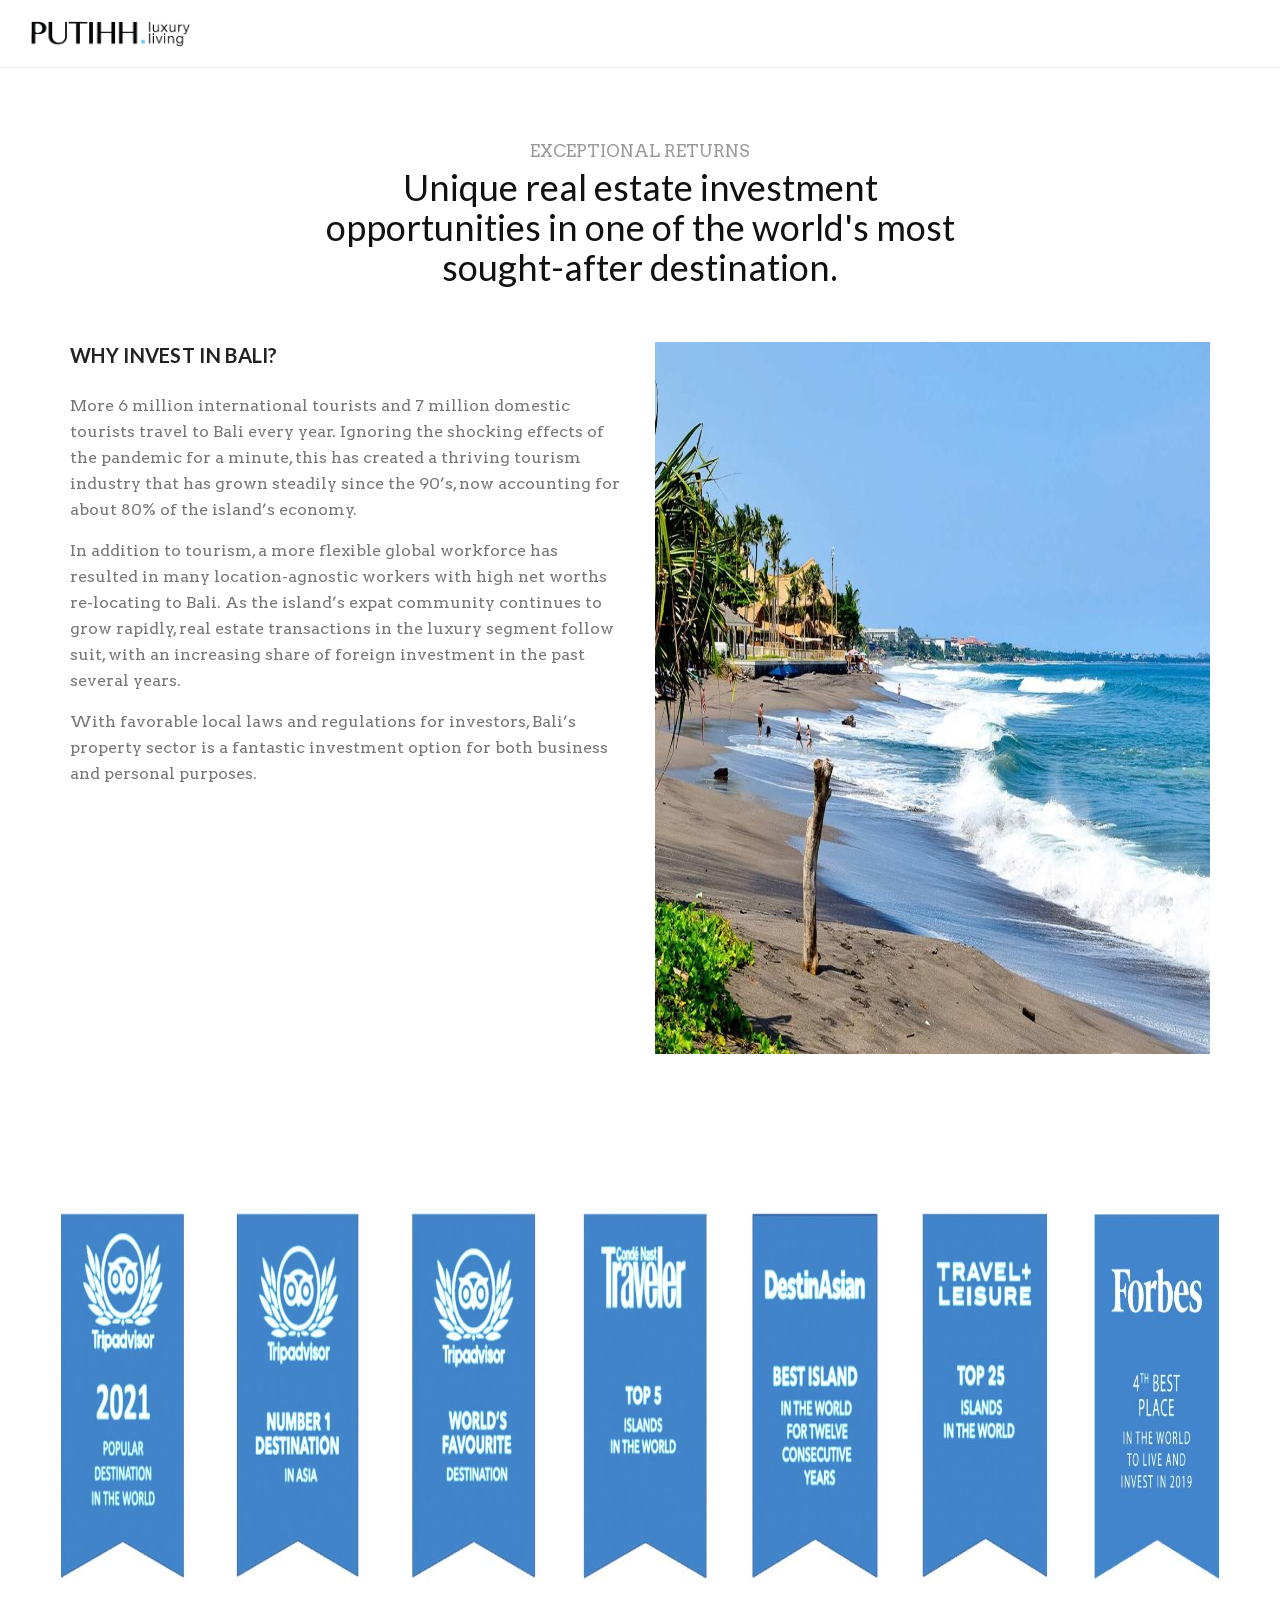
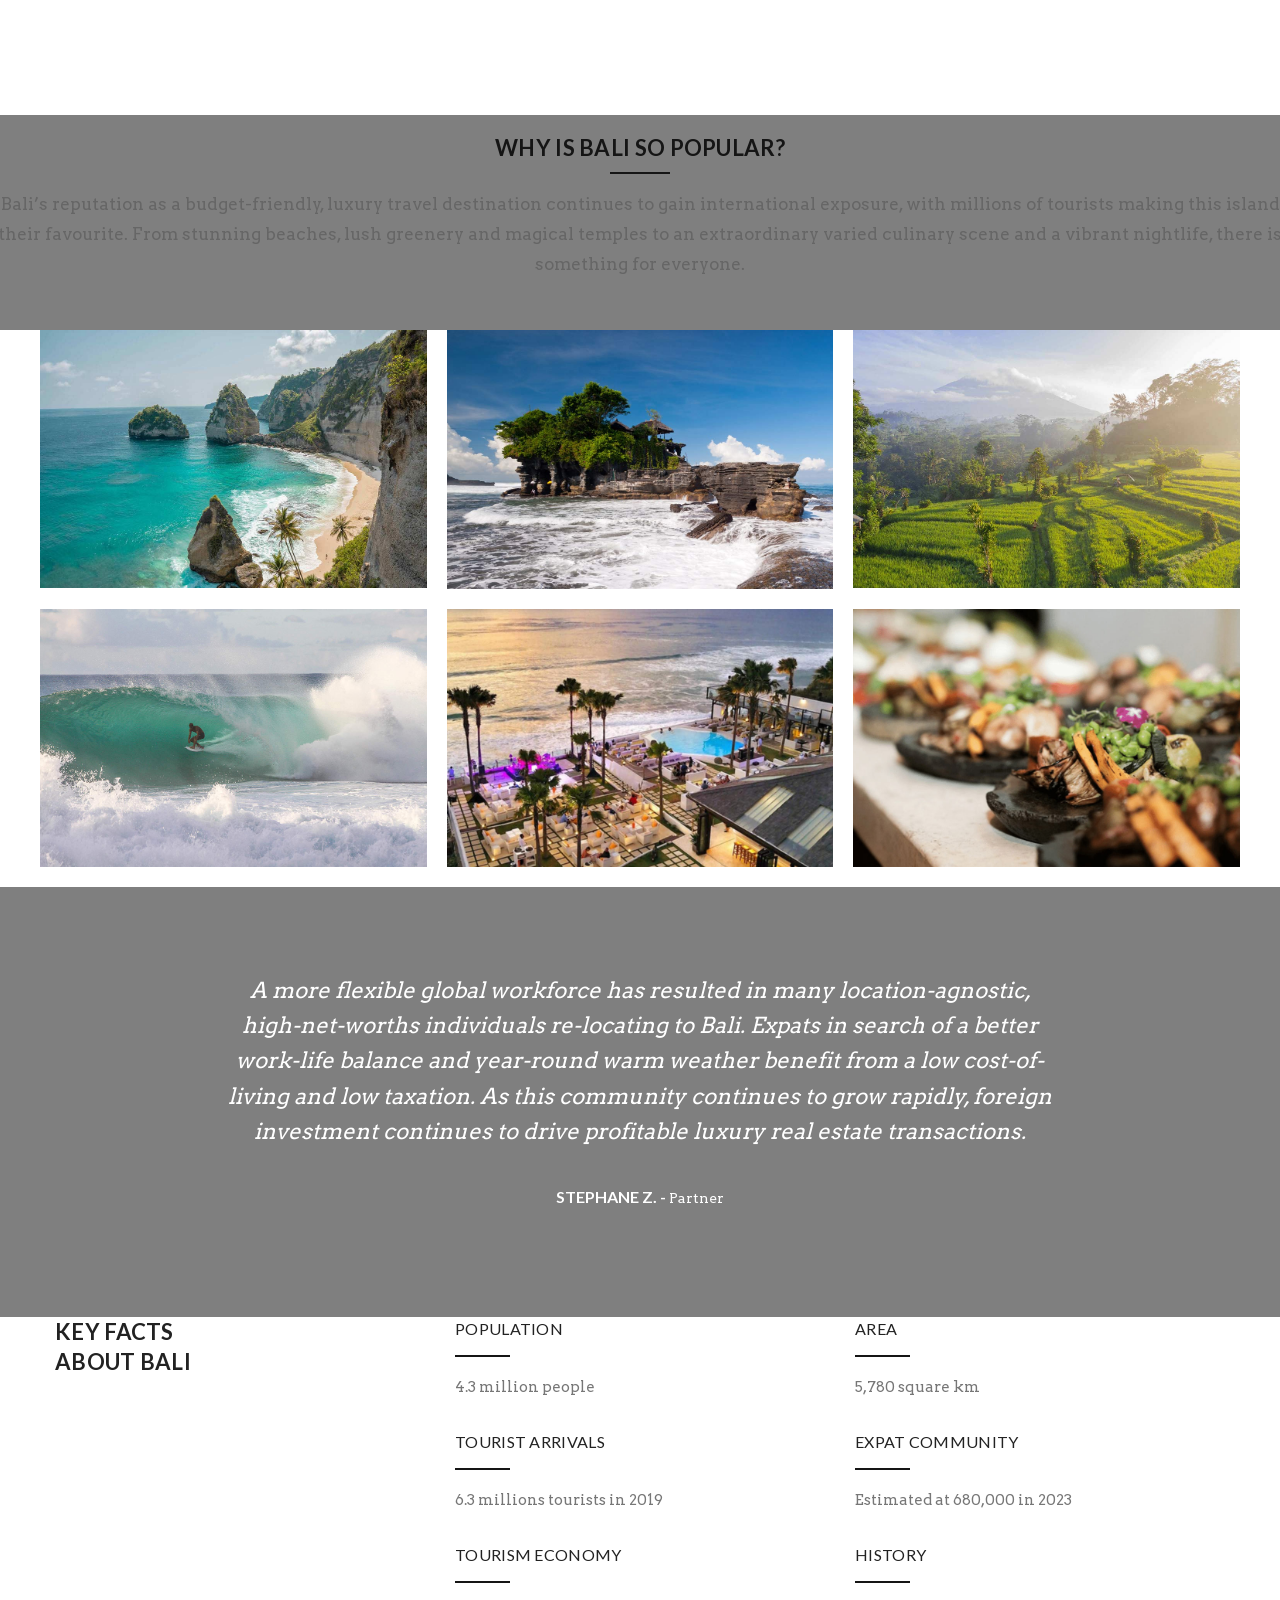
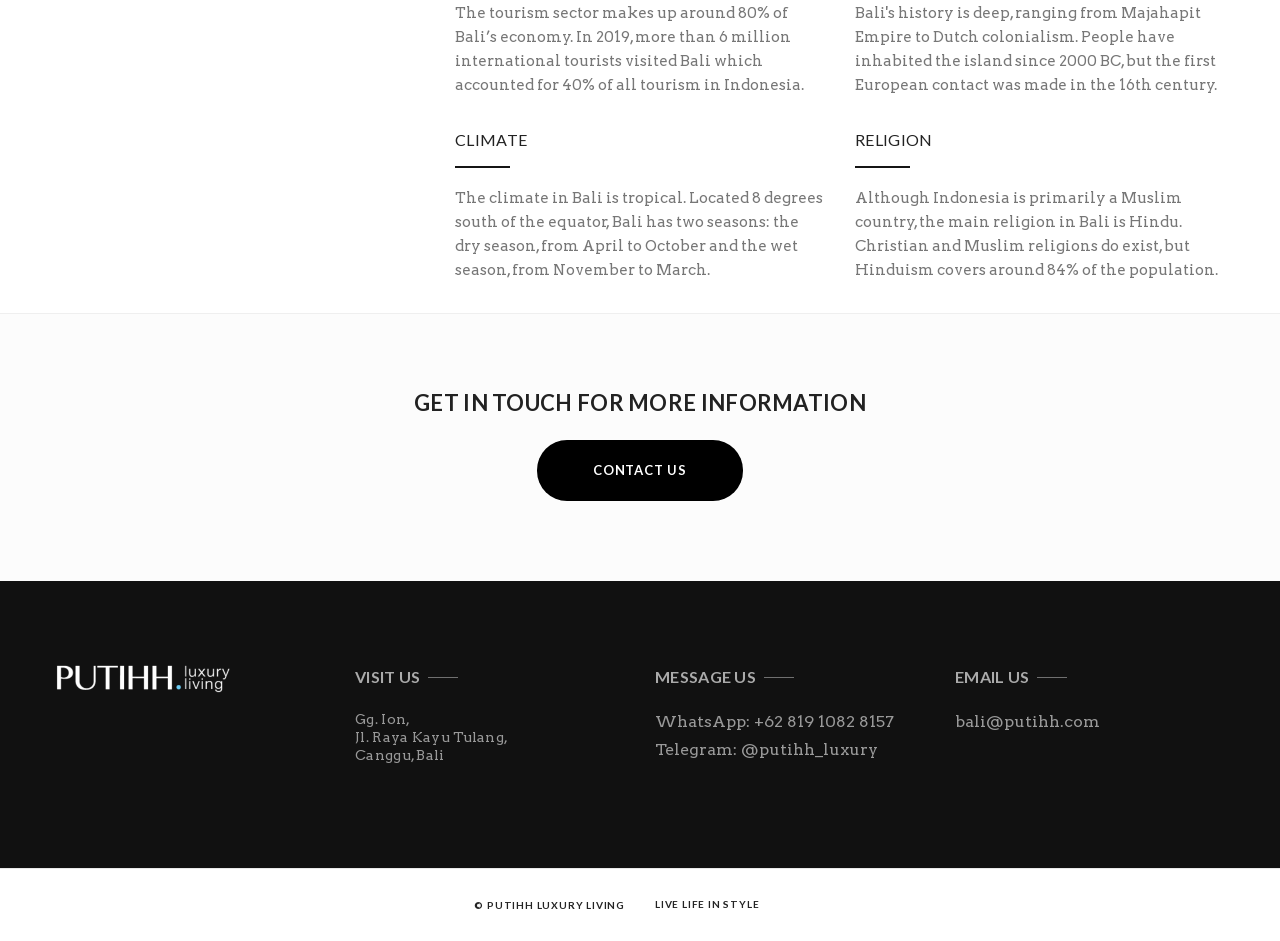
==== invest/index.html @ 8ba3fc82 "Static site for putihh.com" ====
<!DOCTYPE html>
<html lang="en-US">
<head>
  <meta charset="UTF-8">
  <meta name="viewport" content="width=device-width, initial-scale=1, maximum-scale=1">
  <title>Invest in Bali – Putihh Luxury Living</title>
  <meta name="description" content="Unique real estate investment opportunities in one of the world's most sought-after destinations.">
  <link rel="canonical" href="https://putihh.com/invest/">
  <meta property="og:title" content="Invest in Bali – Putihh Luxury Living">
  <meta property="og:description" content="Unique real estate investment opportunities in one of the world's most sought-after destinations.">
  <meta property="og:url" content="https://putihh.com/invest/">
  <meta property="og:type" content="website">
  <link rel="icon" href="../assets/img/logomark_W.png">
  <link rel="stylesheet" href="../assets/css/fonts.css">
  <link rel="stylesheet" href="../assets/css/bootstrap.min.css">
  <link rel="stylesheet" href="../assets/css/font-awesome.min.css">
  <link rel="stylesheet" href="../assets/css/vendor-swiper-11.2.6.min.css">
  <link rel="stylesheet" href="../assets/css/vendor-owl.carousel-2.3.4.min.css">
  <link rel="stylesheet" href="../assets/css/vendor-owl.theme.default-2.3.4.min.css">
  <link rel="stylesheet" href="../assets/css/magnific-popup.css">
  <link rel="stylesheet" href="../assets/css/js_composer.min.css">
  <link rel="stylesheet" href="../assets/css/brixey-base.css">
  <link rel="stylesheet" href="../assets/css/brixey-styles.css">
  <link rel="stylesheet" href="../assets/css/brixey-responsive.css">
  <link rel="stylesheet" href="../assets/css/base.css">
</head>
<body>
<div class="brxy-main-wrap menu-style-two dhav-transparent-header">
  <header class="brxy-header brxy-sticky-class">
    <div class="header-wrap">
      <div class="brxy-logo" style="padding-top:20px;padding-bottom:20px;">
        <a href="../index.html">
          <img src="../assets/img/putihhLL_logo_B.png" width="160" alt="Putihh Luxury Living" class="retina-logo black-logo">
          <img src="../assets/img/putihhLL_logo_B.png" width="160" alt="Putihh Luxury Living" class="retina-logo white-logo">
          <img src="../assets/img/putihhLL_logo_B.png" alt="Putihh Luxury Living" class="default-logo black-logo" width="160">
          <img src="../assets/img/putihhLL_logo_B.png" alt="Putihh Luxury Living" class="default-logo white-logo" width="160">
        </a>
      </div>
      <div class="header-right"><a href="javascript:void(0);" class="brxy-toggle"><span class="toggle-separator"></span></a></div>
    </div>
  </header>

  <div class="container-fluid extra-width">
    <div class="row">
      <div class="brxy-title-area padding-custom" style="padding-top:70px;padding-bottom:50px;">
        <div class="brxy-info-title">
          <div class="info-sub-title">EXCEPTIONAL RETURNS</div>
          <div class="info-title">Unique real estate investment opportunities in one of the world's most sought-after destination.</div>
        </div>
      </div>

      <div class="wpb-content-wrapper">
        <div class="vc_row container brxy-itroduction">
          <div class="wpb_column vc_col-sm-6">
            <div class="brxy-title brxy-title-1">WHY INVEST IN BALI?</div>
            <p>More 6 million international tourists and 7 million domestic tourists travel to Bali every year. Ignoring the shocking effects of the pandemic for a minute, this has created a thriving tourism industry that has grown steadily since the 90’s, now accounting for about 80% of the island’s economy.</p>
            <p>In addition to tourism, a more flexible global workforce has resulted in many location-agnostic workers with high net worths re-locating to Bali. As the island’s expat community continues to grow rapidly, real estate transactions in the luxury segment follow suit, with an increasing share of foreign investment in the past several years.</p>
            <p>With favorable local laws and regulations for investors, Bali’s property sector is a fantastic investment option for both business and personal purposes.</p>
          </div>
          <div class="wpb_column vc_col-sm-6">
            <figure class="vc_figure"><div class="vc_single_image-wrapper vc_box_border_grey"><img decoding="async" width="1024" height="712" src="../assets/img/berawa-beach-lr-1024x712.jpg" alt="Berawa beach"></div></figure>
          </div>
        </div>

        <div class="vc_row brxy-overlay" data-vc-parallax="0.2">
          <figure class="vc_figure"><div class="vc_single_image-wrapper vc_box_border_grey"><img decoding="async" width="2560" height="645" src="../assets/img/awards-bali-scaled-1.jpg" alt=""></div></figure>
          <div class="brxy-title-wrap">
            <div class="section-title">Why is Bali So Popular?</div>
            <div class="section-sub-title">Bali’s reputation as a budget-friendly, luxury travel destination continues to gain international exposure, with millions of tourists making this island their favourite. From stunning beaches, lush greenery and magical temples to an extraordinary varied culinary scene and a vibrant nightlife, there is something for everyone.</div>
          </div>
        </div>

        <div class="vc_row container">
          <div class="project-galleries brxy-popup row">
            <div class="brxy-masonry masonry-item-3 spacer3">
              <div class="masonry-item"><div class="gallery-item"><a href="../assets/img/beach-1-lr.jpg" class="gallery-wrap"><span class="gallery-label"><span class="copyright">&copy;</span> stunning beaches</span><img decoding="async" src="../assets/img/beach-1-lr.jpg" alt=""></a></div></div>
              <div class="masonry-item"><div class="gallery-item"><a href="../assets/img/tanah-lot-lr.jpg" class="gallery-wrap"><span class="gallery-label"><span class="copyright">&copy;</span> cultural and historical sites</span><img decoding="async" src="../assets/img/tanah-lot-lr.jpg" alt=""></a></div></div>
              <div class="masonry-item"><div class="gallery-item"><a href="../assets/img/landscape-lr.jpg" class="gallery-wrap"><span class="gallery-label"><span class="copyright">&copy;</span> stunning scenery</span><img decoding="async" src="../assets/img/landscape-lr.jpg" alt=""></a></div></div>
            </div>
          </div>
          <div class="project-galleries brxy-popup row">
            <div class="brxy-masonry masonry-item-3 spacer3">
              <div class="masonry-item"><div class="gallery-item"><a href="../assets/img/surf-lr.jpg" class="gallery-wrap"><span class="gallery-label"><span class="copyright">&copy;</span> surfer’s paradise</span><img decoding="async" src="../assets/img/surf-lr.jpg" alt=""></a></div></div>
              <div class="masonry-item"><div class="gallery-item"><a href="../assets/img/beach-clubs-bali-lr.jpg" class="gallery-wrap"><span class="gallery-label"><span class="copyright">&copy;</span> world class beach clubs</span><img decoding="async" src="../assets/img/beach-clubs-bali-lr.jpg" alt=""></a></div></div>
              <div class="masonry-item"><div class="gallery-item"><a href="../assets/img/food-lr.jpg" class="gallery-wrap"><span class="gallery-label"><span class="copyright">&copy;</span> culinary variety</span><img decoding="async" src="../assets/img/food-lr.jpg" alt=""></a></div></div>
            </div>
          </div>
        </div>

        <div class="vc_row brxy-overlay" data-vc-parallax="2" data-vc-parallax-image="../assets/img/berawa-beach-lr.jpg">
          <div class="brxy-overlay-pattern" style="background-color:rgba(0,0,0,0.52);"></div>
          <div class="brxy-testimonial">
            <div class="container"><div class="brxy-container">
              <div class="brxy-carousel" data-loop="false" data-items="1" data-margin="0" data-nav="true">
                <div class="item">
                  <p style="line-height:1.6;"><em>A more flexible global workforce has resulted in many location-agnostic, high-net-worths individuals re-locating to Bali. Expats in search of a better work-life balance and year-round warm weather benefit from a low cost-of-living and low taxation. As this community continues to grow rapidly, foreign investment continues to drive profitable luxury real estate transactions.</em></p>
                  <h6><span class="client-name">Stephane Z.</span><span class="client-designation">Partner</span></h6>
                </div>
              </div>
            </div></div>
          </div>
        </div>

        <div class="vc_row">
          <div class="brxy-awards">
            <div class="container"><div class="row">
              <div class="col-md-4 col-sm-12"><div class="brxy-title-1">KEY FACTS<br>ABOUT BALI</div></div>
              <div class="col-md-8 col-sm-12"><div class="award-item active">
                <div class="row">
                  <div class="col-md-6 col-sm-6 col-xs-12"><div class="award-info"><div class="award-year">POPULATION</div><p>4.3 million people</p></div></div>
                  <div class="col-md-6 col-sm-6 col-xs-12"><div class="award-info"><div class="award-year">AREA</div><p>5,780 square km</p></div></div>
                </div></div>
                <div class="award-item active"><div class="row">
                  <div class="col-md-6 col-sm-6 col-xs-12"><div class="award-info"><div class="award-year">TOURIST ARRIVALS</div><p>6.3 millions tourists in 2019</p></div></div>
                  <div class="col-md-6 col-sm-6 col-xs-12"><div class="award-info"><div class="award-year">EXPAT COMMUNITY</div><p>Estimated at 680,000 in 2023</p></div></div>
                </div></div>
                <div class="award-item active"><div class="row">
                  <div class="col-md-6 col-sm-6 col-xs-12"><div class="award-info"><div class="award-year">TOURISM ECONOMY</div><p>The tourism sector makes up around 80% of Bali’s economy. In 2019, more than 6 million international tourists visited Bali which accounted for 40% of all tourism in Indonesia.</p></div></div>
                  <div class="col-md-6 col-sm-6 col-xs-12"><div class="award-info"><div class="award-year">HISTORY</div><p>Bali's history is deep, ranging from Majahapit Empire to Dutch colonialism. People have inhabited the island since 2000 BC, but the first European contact was made in the 16th century.</p></div></div>
                </div></div>
                <div class="award-item active"><div class="row">
                  <div class="col-md-6 col-sm-6 col-xs-12"><div class="award-info"><div class="award-year">CLIMATE</div><p>The climate in Bali is tropical. Located 8 degrees south of the equator, Bali has two seasons: the dry season, from April to October and the wet season, from November to March.</p></div></div>
                  <div class="col-md-6 col-sm-6 col-xs-12"><div class="award-info"><div class="award-year">RELIGION</div><p>Although Indonesia is primarily a Muslim country, the main religion in Bali is Hindu. Christian and Muslim religions do exist, but Hinduism covers around 84% of the population.</p></div></div>
                </div></div>
              </div>
            </div></div>
          </div>
        </div>

        <div class="vc_row">
          <div class="brxy-request-quote">
            <div class="container">
              <div class="brxy-cta-cnt"><h3 class="brxy-title request-quote-title">GET IN TOUCH FOR MORE INFORMATION</h3></div>
              <div class="clearfix"><a class="brxy-btn brxy-btn-large" href="mailto:bali@putihh.com">Contact us</a></div>
            </div>
          </div>
        </div>
      </div>
    </div>
  </div>
<style id="brixey-inline-style">.brxy-testimonial p,.brxy-testimonial{color:#ffffff;}</style>
  <footer class="brxy-footer">
    <div class="container footer-widget-area">
      <div class="row">
        <div class="col-md-3 col-sm-3"><div class="column-wrap widget_text">
          <div class="textwidget"><img class="alignleft" src="../assets/img/putihhLL_logo_W-300x48.png" alt="Putihh Luxury Living" width="175" height="28"></div>
        </div></div>
        <div class="col-md-3 col-sm-3"><div class="column-wrap widget_text">
          <div class="brxy-column-title"><span class="column-title">VISIT US</span></div>
          <div class="textwidget"><p>Gg. Ion,<br>
Jl. Raya Kayu Tulang,<br>
Canggu, Bali</p></div>
        </div></div>
        <div class="col-md-3 col-sm-3"><div class="column-wrap widget_text">
          <div class="brxy-column-title"><span class="column-title">MESSAGE US</span></div>
          <div class="textwidget">
            <div class="clearfix"><a href="https://wa.me/6281910828157" target="_blank" rel="noopener">WhatsApp: +62 819 1082 8157</a></div>
            <div class="clearfix"><a href="https://telegram.me/putihh_luxury/" target="_blank" rel="noopener">Telegram: @putihh_luxury</a></div>
          </div>
        </div></div>
        <div class="col-md-3 col-sm-3"><div class="column-wrap widget_text">
          <div class="brxy-column-title"><span class="column-title">EMAIL US</span></div>
          <div class="textwidget"><div class="clearfix"><a href="mailto:bali@putihh.com" target="_blank" rel="noopener">bali@putihh.com</a></div></div>
        </div></div>
      </div>
    </div>
  </footer>
  <div class="brxy-secondary-footer">
    <div class="secondary-footer-wrap contained">
      <div class="container">
        <div class="row">
          <div class="col-sm-6 pull-right text-right"><div class="brxy-copyright">© PUTIHH LUXURY LIVING</div></div>
          <div class="col-sm-6 text-left">Live life in style</div>
        </div>
      </div>
    </div>
  </div>
</div>
<div class="brxy-back-top"><a href="#0"><i class="fa fa-angle-up" aria-hidden="true"></i></a></div>
<script src="../assets/js/vendor/jquery-3.7.1.min.js"></script>
<script src="../assets/js/jquery-noconflict.js"></script>
<script src="../assets/js/vendor/swiper-11.2.6.min.js"></script>
<script src="../assets/js/vendor/owl.carousel-2.3.4.min.js"></script>
<script src="../assets/js/vendor/jquery.magnific-popup-1.1.0.min.js"></script>
<script src="../assets/js/vendor/imagesloaded.pkgd-5.0.0.min.js"></script>
<script src="../assets/js/vendor/isotope.pkgd-3.0.6.min.js"></script>
<script src="../assets/js/site.js"></script>
</body>
</html>
---- assets/css/fonts.css ----
/* Self-hosted webfonts (latin subset only — the only range the captured
   pages use). No fonts.googleapis.com / fonts.gstatic.com request. */
@font-face {
  font-family: "Lato";
  font-style: normal;
  font-weight: 400;
  font-display: swap;
  src: url("../fonts/woff2/lato-v25-latin-400.woff2") format("woff2");
  unicode-range: U+0000-00FF, U+0131, U+0152-0153, U+02BB-02BC, U+02C6,
    U+02DA, U+02DC, U+0304, U+0308, U+0329, U+2000-206F, U+20AC, U+2122,
    U+2191, U+2193, U+2212, U+2215, U+FEFF, U+FFFD;
}
@font-face {
  font-family: "Lato";
  font-style: normal;
  font-weight: 700;
  font-display: swap;
  src: url("../fonts/woff2/lato-v25-latin-700.woff2") format("woff2");
  unicode-range: U+0000-00FF, U+0131, U+0152-0153, U+02BB-02BC, U+02C6,
    U+02DA, U+02DC, U+0304, U+0308, U+0329, U+2000-206F, U+20AC, U+2122,
    U+2191, U+2193, U+2212, U+2215, U+FEFF, U+FFFD;
}
@font-face {
  font-family: "Arvo";
  font-style: normal;
  font-weight: 400;
  font-display: swap;
  src: url("../fonts/woff2/arvo-v23-latin-400.woff2") format("woff2");
  unicode-range: U+0000-00FF, U+0131, U+0152-0153, U+02BB-02BC, U+02C6,
    U+02DA, U+02DC, U+0304, U+0308, U+0329, U+2000-206F, U+20AC, U+2122,
    U+2191, U+2193, U+2212, U+2215, U+FEFF, U+FFFD;
}
@font-face {
  font-family: "Arvo";
  font-style: normal;
  font-weight: 700;
  font-display: swap;
  src: url("../fonts/woff2/arvo-v23-latin-700.woff2") format("woff2");
  unicode-range: U+0000-00FF, U+0131, U+0152-0153, U+02BB-02BC, U+02C6,
    U+02DA, U+02DC, U+0304, U+0308, U+0329, U+2000-206F, U+20AC, U+2122,
    U+2191, U+2193, U+2212, U+2215, U+FEFF, U+FFFD;
}
---- assets/css/brixey-base.css ----
/*
Theme Name: Brixey
Theme URI: https://victorthemes.com/wp-themes/brixey
Author: VictorThemes
Author URI: https://victorthemes.com/
Description: Brixey architecture theme perfectly comes with large set of carefully chosen and pixely crafted page layouts with many practical elements and features let you create and manage your website effortlessly and gives revolutionary feel for your site.
Version: 1.9.4
License: GNU General Public License v2 or later
License URI: http://www.gnu.org/licenses/gpl-2.0.html
Text Domain: brixey
Tags: one-column, two-columns, left-sidebar, right-sidebar, custom-menu, featured-images, post-formats, theme-options, translation-ready
*/

/*--------------------------------------------------------------
# Alignments
--------------------------------------------------------------*/
.alignleft {display: inline;float: left;margin-right: 1.5em;}
.alignright {display: inline;float: right;margin-left: 1.5em;}
.aligncenter {clear: both;display: block;margin-left: auto;margin-right: auto;}

/*--------------------------------------------------------------
# Clearings
--------------------------------------------------------------*/
.clear:before,
.clear:after,
.entry-content:before,
.entry-content:after,
.comment-content:before,
.comment-content:after,
.site-header:before,
.site-header:after,
.site-content:before,
.site-content:after,
.site-footer:before,
.site-footer:after {
	content: "";
	display: table;
	table-layout: fixed;
}
.clear:after,
.entry-content:after,
.comment-content:after,
.site-header:after,
.site-content:after,
.site-footer:after {clear: both;}

/* Make sure embeds and iframes fit their containers. */
embed,
iframe,
object {max-width: 100%;}

/* By Authot Post */
.bypostauthor {}

/*--------------------------------------------------------------
## Captions
--------------------------------------------------------------*/
.wp-caption {margin-bottom: 1.5em;max-width: 100%;}
.wp-caption img[class*="wp-image-"] {display: block;margin-left: auto;margin-right: auto;}
.wp-caption .wp-caption-text {margin: 0.8075em 0;}
.wp-caption-text {text-align: center;}

/*--------------------------------------------------------------
## Galleries
--------------------------------------------------------------*/
.gallery {margin-bottom: 1.5em;}
.gallery-item {display: inline-block;text-align: center;vertical-align: top;width: 100%;}
.brxy-blog-detail .gallery-item img {width: auto;}
.gallery-columns-2 .gallery-item {max-width: 50%; padding: 8px;}
.gallery-columns-2 .gallery-item:nth-child(1) {padding-left: 0px;}
.gallery-columns-2 .gallery-item:nth-child(2) {padding-right: 0px;}
.gallery-columns-3 .gallery-item {max-width: 33.33%;}
.gallery-columns-4 .gallery-item {max-width: 25%;}
.gallery-columns-5 .gallery-item {max-width: 20%;}
.gallery-columns-6 .gallery-item {max-width: 16.66%;}
.gallery-columns-7 .gallery-item {max-width: 14.28%;}
.gallery-columns-8 .gallery-item {max-width: 12.5%;}
.gallery-columns-9 .gallery-item {max-width: 11.11%;}
.gallery-caption {display: block;}
.gallery-columns-5 .gallery-caption,
.gallery-columns-6 .gallery-caption,
.gallery-columns-7 .gallery-caption,
.gallery-columns-8 .gallery-caption,
.gallery-columns-9 .gallery-caption {display: none;}
---- assets/css/brixey-styles.css ----
/*
 * Main Stylesheet.
 * Author & Copyright: VictorThemes
 * URL: https://victorthemes.com
 */

/* [Table Of Contents]
    -----------------
  1. Common Classes
  2. Elements
  3. Reset
  4. Main Wrap
      -- Header
      -- Menu
      -- Full Wrap
      -- Static Bg
  5. Pages
      --Home Slider Info
        -- About
        -- Status
        -- Projects
        -- Hover
        -- Testmonial
        -- Team
        -- Promo
      --About
        -- Quote
        -- Awards
        -- Request Quote
      --About Me
      --Services
      --Service And Cost
      --Blog
      --Blog Single
      --Contact
      --Get A Quote
      --404 Error
  6. Single Projects
      --Projects Grid
      --Projects Grid With Caption
      --Projects Masonry
      --Projects Wide With Gutter
      --Projects Wide
      --Single Curousel Fullscreen
      --Single Contained Gallery
      --Single Grid Sidebar
      --Single Vertical Stack
      --Single Fullscreen Stack
      --Custom 1
      --Custom 2
      --Single Fullscreen Video
  7.Footer
*/

/* 1.Common Classes */
html {
  height: 100%;
  overflow-x: hidden;
  overflow-y: scroll;
}
body {
  height: 100%;
  font-family: 'Lato', sans-serif;
  font-weight: 400;
  color: #232323;
  text-rendering: auto;
  -webkit-font-smoothing: antialiased;
  -ms-font-smoothing: antialiased;
  -moz-osx-font-smoothing: grayscale;
  font-smoothing: grayscale;
}
html.fullheight-body{
  overflow: hidden !important;
}
::selection {
  background: #232323;
  color: #ffffff;
}
::-webkit-selection {
  background: #232323;
  color: #ffffff;
}
::-moz-selection {
  background: #232323;
  color: #ffffff;
}
::-o-selection {
  background: #232323;
  color: #ffffff;
}
::-ms-selection {
  background: #232323;
  color: #ffffff;
}
a {
  color: #232323;
  -webkit-transition: all ease .3s;
  -ms-transition: all ease .3s;
  transition: all ease .3s;
}
a:focus {
  outline: none;
  outline-offset: 0;
}
a:hover, a:focus {
  text-decoration: none;
  color: #000000;
}
img {
  max-width: 100%;
  -webkit-user-select: none;
  -moz-user-select: none;
  -o-user-select: none;
  -ms-user-select: none;
  user-select: none;
}
iframe {border: none;}
h1, .h1, h2, .h2, h3, .h3, h4, .h4, h5, .h5, h6, .h6 {
  margin: 0 0 10px;
  font-weight: 700;
  line-height: 1.42857143;
}
p {
  margin-bottom: 15px;
  color: #777777;
  font-family: 'Arvo', serif;
  font-size: 15px;
  line-height: 24px;
}
p a {color: #151515;}
video {
  width: auto;
  min-width: 100%;
  height: auto;
  min-height: 100%;
  background-color: #d0d0d0;
}
#video_player { overflow: hidden;}
.brxy-table-container {
  display: table;
  width: 100%;
  height: 100%;
}
.brxy-align-container {
  display: table-cell;
  vertical-align: middle;
  width: 100%;
  height: 100%;
}
.brxy-container {
  width: 830px;
  margin-left: auto !important;
  margin-right: auto !important;
}
.brxy-overlay {background-color: rgba(0, 0, 0, 0.5);}
.brxy-overlay.vc_parallax>*{background-color: rgba(0, 0, 0, 0.5);}

/*2. Elements*/
/* Buttons */
.brxy-btn {
  display: inline-block;
  vertical-align: middle;
  min-width: 180px;
  padding: 16px 25px;
  background-color: #000000;
  color: #ffffff;
  font-weight: 900;
  font-size: 12px;
  text-transform: uppercase;
  line-height: 1.42857;
  letter-spacing: 0.8px;
  white-space: normal;
  text-align: center;
  border: 1px solid transparent;
  outline: none;
  cursor: pointer;
  -webkit-border-radius: 30px;
  -ms-border-radius: 30px;
  border-radius: 30px;
  -webkit-transition: all ease .3s;
  -ms-transition: all ease .3s;
  transition: all ease .3s;
}
.brxy-btn:hover, .brxy-btn:focus {
  background-color: rgba(0, 0, 0, 0.8);
  color: #ffffff;
}
.brxy-btn i {padding-right: 2px;}
.brxy-btn-small {
  min-width: 158px;
  padding: 14px 41px;
  font-size: 11px;
}
.brxy-btn-small-2 {
  min-width: 137px;
  padding: 7px 15px;
  font-weight: 400;
  font-size: 13px;
  text-transform: none;
}
.brxy-btn-large {
  min-width: 206px;
  padding: 20px 35px;
  font-size: 13px;
}
.brxy-white-btn {
  background-color: #ffffff;
  color: #151515;
}
.brxy-white-btn:hover, .brxy-white-btn:focus {
  background-color: rgba(255, 255, 255, 0.9);
  color: #151515;
}
.brxy-btn-gray-border {
  background-color: #ffffff;
  color: #111111;
  border: 1px solid #e5e5e5;
}
.brxy-btn-gray-border:hover, .brxy-btn-gray-border:focus {border-color: rgba(0, 0, 0, 0.8);}
.default-bullets {list-style: none;}
.default-bullets li {
  padding-left: 24px;
  position: relative;
}
.default-bullets li:before {
  position: absolute;
  top: 10px;
  left: 0;
  width: 6px;
  height: 6px;
  background: #111111;
  content: "";
  -webkit-border-radius: 100%;
  -ms-border-radius: 100%;
  border-radius: 100%;
  z-index: 1;
}
/* Hover */
p a:hover, .project-info .project-category a:hover,
.mate-info .mate-name a:hover,
.brxy-staffs .mate-info .mate-name a:hover,
.award-item p a:hover, .contact-link a:hover,
.next-service a:hover,
.post-date a:hover,
.contact-list a:hover,
.location-list ul li a:hover {
  color: #000000;
}
/* 3.Reset */
input[type="text"], input[type="email"],
input[type="password"], input[type="tel"],
input[type="search"],
input[type="date"],
input[type="time"],
input[type="datetime-local"],
input[type="month"],
input[type="url"],
input[type="number"],
textarea, select,
.form-control {
  float: left;
  width: 100%;
  height: 50px;
  padding: 10px 17px;
  background: transparent;
  color: #000000;
  font-family: 'Arvo', serif;
  font-weight: 400;
  font-size: 14px;
  line-height: 24px;
  border: 1px solid #e5e5e5;
  outline: none;
  border-radius: 0;
  box-shadow: none;
  -webkit-transition: all 0.3s ease 0s;
  -ms-transition: all 0.3s ease 0s;
  transition: all 0.3s ease 0s;
  -webkit-appearance: none;
  -ms-appearance: none;
  -o-appearance: none;
  -moz-appearance: none;
  appearance: none;
}
input[type="file"] {
  width: 100%;
  overflow: hidden;
  font-size: 14px;
}
input[type="checkbox"], input[type="radio"] {margin: 0 5px 0 0;}
.brxy-get-quote input[type="checkbox"] + .wpcf7-list-item-label:before {
  display: inline-block;
  vertical-align: middle;
  width: 15px;
  height: 15px;
  margin: -3px 5px 0 0;
  background-image: url(../images/icons/icon5.png);
  background-position: center center;
  background-repeat: no-repeat;
  background-size: cover;
  content: '';
}
.brxy-form input[type="checkbox"] + .checkbox-icon:after {
  display: inline-block;
  vertical-align: middle;
  width: 15px;
  height: 15px;
  margin: -3px 0 0 5px;
  background-image: url(../images/icons/icon5.png);
  background-position: center center;
  background-repeat: no-repeat;
  background-size: cover;
  content: '';
  cursor: pointer;
}
.brxy-service-detail .nav-tabs > a > span {height: 48px;}
.brxy-service-detail .nav-tabs > a > span strong{
  position: absolute;
  width: 100%;
  left: 0;
  z-index: 9;
}
.brxy-get-quote input[type="checkbox"], .brxy-form input[type="checkbox"] {display: none;}
.brxy-get-quote input[type="checkbox"]:checked + .wpcf7-list-item-label:before, .brxy-form input[type="checkbox"]:checked + .checkbox-icon:after {
  background-image: url(../images/icons/icon6.png);
}
.brxy-form input[type="radio"] + .radio-icon:after  {
  display: inline-block;
  vertical-align: middle;
  width: 15px;
  height: 15px;
  margin: -3px 5px 0 0;
  background-image: url(../images/icons/icon7.png);
  background-position: center center;
  background-repeat: no-repeat;
  background-size: cover;
  content: '';
}
.brxy-get-quote input[type="radio"] + .wpcf7-list-item-label:before  {
  display: inline-block;
  vertical-align: middle;
  width: 15px;
  height: 15px;
  margin: -3px 5px 0 0 ;
  background-image: url(../images/icons/icon7.png);
  background-position: center center;
  background-repeat: no-repeat;
  background-size: cover;
  content: '';
}
.brxy-get-quote input[type="radio"],
.brxy-form input[type="radio"] {
  display: none;
}
.brxy-get-quote input[type="radio"]:checked + .wpcf7-list-item-label:before,
.brxy-form input[type="radio"]:checked + .radio-icon:after  {
  background-image: url(../images/icons/icon8.png);
}
textarea, textarea.form-control {
  height: 220px;
  resize: vertical;
}
input[type="submit"] {
  display: inline-block;
  vertical-align: middle;
  min-width: 164px;
  padding: 14px 30px;
  background-color: #000000;
  color: #ffffff;
  font-family: 'Lato', sans-serif;
  font-weight: 700;
  font-size: 12px;
  text-transform: uppercase;
  line-height: 1.42857;
  letter-spacing: 0.3px;
  white-space: normal;
  text-align: center;
  border: 1px solid transparent;
  outline: none;
  cursor: pointer;
  -webkit-border-radius: 30px;
  -ms-border-radius: 30px;
  border-radius: 30px;
  -webkit-transition: all ease .3s;
  -ms-transition: all ease .3s;
  transition: all ease .3s;
}
input[type="submit"]:hover,
input[type="submit"]:focus {background-color: rgba(0, 0, 0, 0.8);}
select {
  padding: 10px 30px 10px 17px;
  background-image: url(../images/icons/icon3.png);
  background-position: 97% center;
  background-repeat: no-repeat;
}
select option {padding: 5px 10px;}
select[multiple], select[size] {
  height: 174px;
  padding: 0;
  background-image: none;
}
label {font-weight: 400;}
address {font-style: italic;}
blockquote {
  padding: 16px 0 16px 70px;
  margin: 0 30px 12px;
  border-left: none;
  position: relative;
}
blockquote:before {
  position: absolute;
  top: 19px;
  left: 0;
  width: 50px;
  height: 50px;
  background-color: #111111;
  background-image: url(../images/icons/icon2.png);
  background-position: center center;
  background-repeat: no-repeat;
  background-size: cover;
  content: "";
  z-index: 1;
}
blockquote p {
  color: #222222;
  font-size: 17px;
  line-height: 28px;
}
table {
  margin-bottom: 20px;
  max-width: 100%;
  width: 100%;
  border-left: 1px solid #ddd;
  border-bottom: 1px solid #ddd;
}
table > tbody > tr > td,
table > tbody > tr > th,
table > tfoot > tr > td,
table > tfoot > tr > th,
table > thead > tr > td,
table > thead > tr > th {
  padding: 10px;
  line-height: 1.42857;
  border-top: 1px solid #ddd;
  border-right: 1px solid #ddd;
  vertical-align: top;
}
table.table-condensed {border: none;}
form p {margin: 0;}
form label {
  margin-bottom: 8px;
  color: #111111;
  font-family: 'Lato', sans-serif;
  font-size: 15px;
  line-height: 24px;
  letter-spacing: 0.5px;
  cursor: pointer;
}
form sup {
  top: 0;
  font-size: 13px;
}
form input,
form textarea,
form select {
  margin-bottom: 19px;
}
form input[type="submit"],
form input[type="button"],
form button {
  margin: 15px 0;
}
.wpcf7-list-item-label {
  padding-right: 10px;
  color: #555555;
  font-family: 'Arvo', serif;
  font-size: 15px;
  line-height: 24px;
  display: inline-block;
}
span.wpcf7-list-item {margin: 0;}
.alignleft {
  display: inline;
  float: left;
  margin-right: 15px;
}
.alignright {
  display: inline;
  float: right;
  margin-left: 15px;
}
.aligncenter {
  display: block;
  clear: both;
  margin-left: auto;
  margin-right: auto;
  text-align: center;
}
.wp-caption {margin-bottom: 30px;}
.wp-caption .wp-caption-text {
  font-size: 15px;
  font-style: italic;
  padding-top: 10px;
}
.post-password-form {margin: 0 0 20px;}
.post-password-form label {
  display: block;
  overflow: hidden;
  clear: both;
  margin: 15px 0 0;
}
.post-password-form label input {
  margin-top: 5px;
  margin-bottom: 0;
}
.page-links {
  font-size: 12px;
  line-height: 20px;
  margin-bottom: 25px;
  margin-top: 10px;
  display: inline-block;
}
.page-links a,
.page-links > span {
  border: 1px solid #d1d1d1;
  border-radius: 2px;
  display: inline-block;
  height: 24px;
  margin-right: 3px;
  text-align: center;
  width: 24px;
}
.page-links a {
  background-color: #1a1a1a;
  border-color: #1a1a1a;
  color: #fff;
}
.page-links a:hover,
.page-links a:focus {
  background-color: transparent;
  border-color: #d1d1d1;
  color: #222222;
}
.page-links a span {font-size: 12px;}
.page-links > .page-links-title {
  width: auto;
  height: auto;
  padding-right: 5px;
  margin: 0;
  font-size: 14px;
  border: 0;
}
.says,
.screen-reader-text {
  clip: rect(1px, 1px, 1px, 1px);
  height: 1px;
  overflow: hidden;
  position: absolute !important;
  width: 1px;
  word-wrap: normal !important;
}
.brxy-unit-fix ul,
.brxy-unit-fix ol {
  font-size: 16px;
}
.container {padding: 0;}
.swiper-container {
  height: 100%;
  clear: both;
}
.swiper-slide {
  background-color: #d0d0d0;
  background-position: center top;
  background-repeat: no-repeat;
  background-size: cover;
}
.swiper-pagination {
  bottom: 36px;
  padding: 0 25px;
  color: #ffffff;
  font-weight: 700;
}
.swiper-container-horizontal .swiper-pagination-bullets,
.swiper-pagination-custom {
  bottom: 60px;
}
.home-slider.swiper-container .swiper-pagination,
.slider-with-info.swiper-container .swiper-pagination {
  bottom:  36px !important;
}
.swiper-container-horizontal .swiper-pagination-bullets{
  width: 100%;
  left: 0;
}
.brxy-project-detail.vertical-stack {
  padding-bottom: 77px;
}
.vertical-stack-details,
.vertical-stack-details p{
  line-height: 1.73;
}
.vertical-stack-details{
  max-width: 789px;
  margin-left: auto;
  margin-right: auto;
}
.swiper-pagination-clickable .swiper-pagination-bullet {margin: 0 5px;}
.swiper-pagination .swiper-pagination-bullet {
  width: 8px;
  height: 8px;
  background: rgba(255, 255, 255, 0.6);
  -webkit-transition: all ease .3s;
  -ms-transition: all ease .3s;
  transition: all ease .3s;
}
.swiper-pagination .swiper-pagination-bullet.swiper-pagination-bullet-active {background: rgba(255, 255, 255, 1);}
.swiper-button-prev,
.swiper-button-next {
  right: 20px;
  width: 35px;
  height: 35px;
  margin: 0;
  background: #000000;
  color: #ffffff;
  line-height: 36px;
  text-align: center;
  -webkit-transition: all ease .3s;
  -ms-transition: all ease .3s;
  transition: all ease .3s;
  -webkit-transform: translateY(-50%);
  -ms-transform: translateY(-50%);
  transform: translateY(-50%);
}
.swiper-button-prev:hover,
.swiper-button-next:hover {
  background: rgba(0, 0, 0, 0.8);
}
.swiper-button-prev:before,
.swiper-button-next:before {
  display: inline-block;
  font: normal normal normal 14px/1 FontAwesome;
  font-size: 17px;
  text-rendering: auto;
  -webkit-font-smoothing: antialiased;
  -moz-osx-font-smoothing: grayscale;
  content: "\f104";
  position: relative;
  z-index: 2;
}
.swiper-button-next:before {content: "\f105";}
.swiper-button-prev {left: 20px;}
.swiper-pagination-bullet {
  width: 6px;
  height: 6px;
  margin: 10px 0;
  background: #ffffff;
  opacity: 1;
}
.swiper-pagination-bullet.swiper-pagination-bullet-active {background: rgba(255, 255, 255, 0.5);}
.swiper-container-vertical > .swiper-pagination-bullets {
  bottom: auto;
  right: 40px;
}
.swiper-container-vertical > .swiper-pagination-bullets .swiper-pagination-bullet {margin: 10px 0;}
.horizontalslides .swiper-slide,
.horizontalscrollbar .swiper-slide {
  padding: 0;
  margin-right: 10px;
}
.horizontalscrollbar .swiper-slide:last-child {margin-right: -1px;}
.swiper-slide.col-md-1 {width: 8.33333%;}
.swiper-slide.col-md-2 {width: 16.6667%;}
.swiper-slide.col-md-3 {width: 25%;}
.swiper-slide.col-md-4 {width: 33.3333%;}
.swiper-slide.col-md-5 {width: 41.6667%;}
.swiper-slide.col-md-6 {width: 50%;}
.swiper-slide.col-md-7 {width: 58.3333%;}
.swiper-slide.col-md-8 {width: 66.6667%;}
.swiper-slide.col-md-9 {width: 75%;}
.swiper-slide.col-md-10 {width: 83.3333%;}
.swiper-slide.col-md-11 {width: 91.6667%;}
.swiper-slide.col-md-12 {width: 100%;}
.swiper-slide .video-post {
  position: absolute;
  top: 0;
  left: 0;
  width: 100%;
  height: 100%;
  background: rgba(0, 0, 0, 0.5);
  z-index: 1;
}
.swiper-slide .video-post a {
  display: inline-block;
  top: 50%;
  left: 50%;
  margin: -38px 0 0 -18px;
  color: #ffffff;
  position: relative;
}
.swiper-slide .video-post a:before {
  display: inline-block;
  font: normal normal normal 14px/1 FontAwesome;
  font-size: 45px;
  text-rendering: auto;
  -webkit-font-smoothing: antialiased;
  -moz-osx-font-smoothing: grayscale;
  content: "\f04b";
}
.owl-drag.owl-loaded {display: block;}
.owl-drag {
  display: none;
  position: relative;
  z-index: 1;
}
.owl-drag .owl-stage-outer {
  overflow: hidden;
  position: relative;
  transform: translate3d(0px, 0px, 0px);
}
.owl-drag .owl-stage:after {
  display: block;
  clear: both;
  height: 0;
  line-height: 0;
  content: ".";
  visibility: hidden;
}
img.placeholder-image {width: 100%;}
.owl-drag .owl-stage {position: relative;}
.owl-drag .owl-item {
  float: left;
  min-height: 1px;
  position: relative;
  backface-visibility: hidden;
}
.owl-drag .owl-nav.disabled,
.owl-drag .owl-dots.disabled {
  display: none;
}
.owl-drag .owl-prev,
.owl-drag .owl-next,
.owl-drag .owl-dot {
  cursor: pointer;
}
.owl-drag .owl-nav {text-align: center;}
.owl-drag .owl-prev:before,
.owl-drag .owl-next:before {
  position: absolute;
  bottom: 50%;
  left: -80px;
  color: #aaaaaa;
  font: normal normal normal 14px/1 FontAwesome;
  font-size: 28px;
  text-rendering: auto;
  content: "\f104";
  -webkit-font-smoothing: antialiased;
  -moz-osx-font-smoothing: grayscale;
  -webkit-transform: translateY(-130%);
  -ms-transform: translateY(-130%);
  transform: translateY(-130%);
  z-index: 1;
}
.owl-drag .owl-next:before {content: "\f105";}
.owl-drag .owl-next:before {
  left: auto;
  right: -80px;
}
.owl-drag .slider-no-current {
  padding-top: 10px;
  letter-spacing: 2px;
}
.owl-drag .current-no:after {
  display: inline-block;
  content: "/"
}
.owl-drag .owl-dots {padding-top: 29px;}
.owl-drag .owl-dot {
  display: inline-block;
  vertical-align: middle;
  width: 5px;
  height: 5px;
  margin: 0 6px;
  background: #232323;
  cursor: pointer;
  text-indent: -999px;
  -webkit-border-radius: 100%;
  -ms-border-radius: 100%;
  border-radius: 100%;
}
.owl-drag .owl-dot.active {
  width: 8px;
  height: 8px;
}
.slider-no-current {display: none;}
.nav-tabs {
  padding-bottom: 30px;
  font-size: 12px;
  line-height: 24px;
  letter-spacing: 0.5px;
  text-transform: uppercase;
  text-align: center;
  border: none;
}
.nav-tabs > li {
  float: none;
  display: inline-block;
  vertical-align: top;
  padding: 0 10px;
  margin-bottom: 0;
}
.nav-tabs > li.active > a {color: #222222;}
.nav-tabs > li > a {
  padding: 0;
  margin-right: 0;
  background: none;
  color: #777777;
  border: none !important;
  border-radius: 0;
}
.nav-tabs > li > a:focus,
.nav-tabs > li > a:hover {
  background: none;
}
.nav-tabs > li.active > a,
.nav-tabs > li.active > a:focus,
.nav-tabs > li.active > a:hover {
  background: none;
  color: #222222;
  cursor: pointer;
}
.nav > li > a > img {max-width: 100%;}
.vertical-scroll {height: 100%;}
.horizontal-scroll {width: 100%;}
.mCSB_horizontal.mCSB_inside > .mCSB_container {
  margin: 0;
  opacity: 1;
}
.mCSB_scrollTools.mCSB_scrollTools_horizontal {height: 5px;}
.mCSB_scrollTools.mCSB_scrollTools_horizontal .mCSB_dragger .mCSB_dragger_bar {
  height: 5px;
  margin: 0;
  background: rgba(0, 0, 0, 0.8);
}
.mCSB_scrollTools.mCSB_scrollTools_horizontal .mCSB_draggerRail {
  height: 5px;
  margin: 0;
  background: rgba(255, 255, 255, 0.5);
}
.mCSB_scrollTools {width: 5px;}
.mCSB_inside > .mCSB_container {margin-right: 20px;}
.mCSB_scrollTools .mCSB_dragger .mCSB_dragger_bar {
  width: 5px;
  background: rgba(0, 0, 0, 0.8) !important;
}
.mCSB_scrollTools .mCSB_draggerRail {
  width: 5px;
  background: rgba(0, 0, 0, 0.1);
}
.mfp-zoom-out-cur .mfp-container {padding: 0;}
.mfp-zoom-out-cur .mfp-container .mfp-img {padding: 0;}
.mfp-zoom-out-cur .mfp-container .mfp-arrow {
  margin-top: -85px;
  width: 45px;
  height: 170px;
  background-color: #151515;
  background-position: 50% 50%;
  background-repeat: no-repeat;
  background-size: 25% auto;
  cursor: pointer;
  opacity: 1;
  z-index: 9999;
}
.mfp-zoom-out-cur .mfp-figure:after,
.mfp-zoom-out-cur .mfp-image-holder .mfp-close,
.mfp-zoom-out-cur .mfp-arrow:after {
  display: none;
}
.mfp-zoom-out-cur .mfp-arrow:before {
  top: 50%;
  left: 50%;
  margin: -13px 0 0 -5px;
  color: #ffffff;
  font: normal normal normal 14px/1 FontAwesome;
  font-size: 24px;
  border: none;
  opacity: 1;
  text-rendering: auto;
  -webkit-font-smoothing: antialiased;
  -moz-osx-font-smoothing: grayscale;
  content:"\f104";
}
.mfp-with-zoom.mfp-bg {
  background: rgba(0, 0, 0, 0.80);
  opacity: 0;
  -webkit-transition: opacity 0.3s ease-out;
  -moz-transition: opacity 0.3s ease-out;
  -o-transition: opacity 0.3s ease-out;
  transition: opacity 0.3s ease-out;
}
.mfp-with-zoom.mfp-ready.mfp-bg,
.mfp-wrap.mfp-ready {
  opacity: 1;
}
.mfp-with-zoom.mfp-removing.mfp-bg,
.mfp-wrap.mfp-ready.mfp-removing {
  opacity: 0;
}
.mfp-wrap {
  opacity: 0;
  -webkit-transition: opacity 0.3s ease-out;
  -moz-transition: opacity 0.3s ease-out;
  -o-transition: opacity 0.3s ease-out;
  transition: opacity 0.3s ease-out;
}
.mfp-zoom-out-cur .mfp-close {
  position: absolute;
  right: 28px;
  top: 30px;
  width: 16px;
  height: 16px;
  padding: 0;
  background: none;
  cursor: pointer;
  opacity: 1;
  z-index: 9999;
}
.mfp-zoom-out-cur .mfp-close:before,
.mfp-zoom-out-cur .mfp-close:after {
  position: absolute;
  top: -2px;
  left: 7px;
  width: 2px;
  height: 16px;
  background: #ffffff;
  content: "";
  -webkit-transform: rotate(45deg);
  -ms-transform: rotate(45deg);
  transform: rotate(45deg);
  z-index: 1;
}
.mfp-zoom-out-cur .mfp-close:after {
  -webkit-transform: rotate(-45deg);
  -ms-transform: rotate(-45deg);
  transform: rotate(-45deg);
}
.mfp-zoom-out-cur .mfp-bottom-bar {
  display: none;
  margin-top: 10px;
}
.mfp-zoom-out-cur .mfp-bottom-bar a {
  color: #ffffff;
  font-weight: 700;
}
.brxy-sidebar {padding-left: 50px;}
.brxy-sidebar.left-sidebar {
  padding-left: 15px;
  padding-right: 50px;
}
.brxy-sidebar.left-sidebar:before {
  left: auto;
  right: 17px;
}
.brxy-sidebar:before {
  position: absolute;
  top: 0;
  left: 17px;
  width: 1px;
  height: 100%;
  background: #e5e5e5;
  content: "";
  z-index: 1;
}
.brxy-sidebar img {height: auto;}
.brxy-sidebar ul,
.brxy-sidebar ol {
  padding-left: 13px;
}
.brxy-sidebar ul li,
.brxy-sidebar ol li {
  padding: 2px 0;
}
.brxy-widget {
  display: block;
  overflow: hidden;
  clear: both;
  padding-bottom: 20px;
}
.widget-title {font-size: 20px;}
.has-left-sidebar { order: 2 }

/* 4.Main Wrap  */
.brxy-main-wrap {height: 100%;}
.brxy-full-page .brxy-header {
  position: fixed;
  top: 0;
  left: 0;
  width: 100%;
  border-bottom: none;
}
.admin-bar .brxy-full-page .brxy-header {top: 32px;}
.brxy-full-page .brxy-secondary-footer {
  position: fixed;
  bottom: 0;
  left: 0;
  width: 100%;
  z-index: 2;
}
.brxy-full-page .secondary-footer-wrap {padding: 12px 30px;}
.secondary-footer-wrap.fullwidth {
  padding-left:30px;
  padding-right:30px;
}
.brxy-full-page .secondary-footer-wrap .container,
.secondary-footer-wrap.fullwidth .container {
  width: auto;
  max-width: initial;
}
.brxy-heading-wrap {
  position: absolute;
  top: 0;
  left: 0;
  width: 100%;
  height: 100%;
  padding: 30px 75px;
  background: rgba(0, 0, 0, 0.15);
  color: #ffffff;
  text-transform: uppercase;
  text-align: center;
  z-index: 1;
}
.brxy-heading-wrap a {color: #ffffff;}
.brxy-heading-wrap .brxy-sub-heading {
  font-weight: 700;
  font-size: 13px;
  letter-spacing: 1px;
}
.brxy-heading-wrap .brxy-heading {
  padding-bottom: 18px;
  font-weight: 900;
  font-size: 45px;
  line-height: 60px;
}
.is-sticky .brxy-header {
  -webkit-box-shadow: 0 0 5px rgba(0, 0, 0, 0.1);
  -ms-box-shadow: 0 0 5px rgba(0, 0, 0, 0.1);
  box-shadow: 0 0 5px rgba(0, 0, 0, 0.1);
}
/* Header  */
.brxy-header {
  background: #ffffff;
  border-bottom: 1px solid #eeeeee;
  position: relative;
  -webkit-transition: all ease .3s;
  -ms-transition: all ease .3s;
  transition: all ease .3s;
  z-index: 3 !important;
}
.header-wrap {padding: 0 30px;}
.header-wrap:before, .header-wrap:after {
  display: table;
  clear: both;
  content: "";
}
.header-wrap .brxy-menu {
  opacity: 0;
  visibility: hidden;
  -webkit-transition: opacity ease .3s;
  -ms-transition: opacity ease .3s;
  transition: opacity ease .3s;
}
.header-wrap .brxy-menu.open {
  opacity: 1;
  visibility: visible;
}
.brxy-logo {
  float: left;
  padding-top: 15px;
}.brxy-logo img {
  -webkit-animation: fadeIn 700ms;
  animation: fadeIn 700ms;
}
.header-style-two .brxy-logo .retina-logo.white-logo,
.brxy-logo .white-logo,
.brxy-logo .black-logo.retina-logo,
.overlay-menu .brxy-logo .white-logo.retina-logo {
  display: none;
}
.overlay-menu .brxy-logo .white-logo.retina-logo {display: none !important;}
.brxy-logo a .text-logo{
  font-size: 26px;
  font-weight: 600;
}
.brxy-logo a .text-logo::first-letter {text-transform: uppercase;}
.header-right {float: right;}
.brxy-menu {
  display: inline-block;
  vertical-align: middle;
  padding: 0;
  margin: 0;
  font-size: 11px;
  text-transform: uppercase;
  letter-spacing: 0.5px;
  list-style: none;
}
.brxy-menu > li {
  float: left;
  position: relative;
}
.brxy-menu > li > a {
  display: block;
  padding: 22px 15px;
  color: #888888;
  position: relative;
}
.brxy-menu > li:hover > a,
.brxy-menu > li.active a {
  color: #555555;
}
.brxy-menu .menu-item-has-children:hover > .sub-menu {
  opacity: 1;
  visibility: visible;
}
.brxy-menu .sub-menu {
  position: absolute;
  top: 100%;
  left: 0;
  min-width: 150px;
  padding: 5px 0;
  margin: 0;
  background: #ffffff;
  list-style: none;
  opacity: 0;
  visibility: hidden;
  -webkit-transition: opacity ease .3s;
  -ms-transition: opacity ease .3s;
  transition: opacity ease .3s;
  -webkit-box-shadow: 0 1px 2px 1px rgba(0, 0, 0, 0.05);
  -ms-box-shadow: 0 1px 2px 1px rgba(0, 0, 0, 0.05);
  box-shadow: 0 1px 2px 1px rgba(0, 0, 0, 0.05);
  z-index: 1000;
}
.brxy-menu .sub-menu > li {
  float: left;
  width: 100%;
  padding: 0;
  position: relative;
}
.brxy-menu .sub-menu > li > a {
  display: block;
  padding: 8px 15px;
  color: #888888;
}
.brxy-menu .sub-menu > li:hover > a,
.brxy-menu .sub-menu > li.active > a {
  color: #555555;
}
.brxy-menu .sub-menu .sub-menu {
  top: 0;
  left: 100%;
}
.brxy-toggle {
  display: inline-block;
  vertical-align: middle;
  height: 29px;
  z-index: 99;
  position: relative;
}
.brxy-toggle:hover .toggle-separator:before,
.brxy-toggle:hover .toggle-separator:after {
  width: 20px;
}
.brxy-toggle:hover .toggle-separator,
.brxy-toggle:hover .toggle-separator:before,
.brxy-toggle:hover .toggle-separator:after {
  background: #505050;
}
.brxy-toggle .toggle-separator {
  display: inline-block;
  vertical-align: middle;
  width: 26px;
  height: 2px;
  margin-top: 6px;
  background: #232323;
  position: relative;
  -webkit-transition: all ease .3s;
  -ms-transition: all ease .3s;
  transition: all ease .3s;
}
.brxy-toggle .toggle-separator:before,
.brxy-toggle .toggle-separator:after {
  position: absolute;
  top: -6px;
  right: 0;
  width: 100%;
  height: 2px;
  background: #232323;
  content: "";
  -webkit-transition: all ease .3s;
  -ms-transition: all ease .3s;
  transition: all ease .3s;
  z-index: 1;
}
.brxy-toggle .toggle-separator:after {top: 6px;}
.brxy-toggle .toggle-text {
  display: inline-block;
  vertical-align: middle;
  padding: 4px 7px 0 0;
  letter-spacing: 0.4px;
  text-transform: uppercase;-webkit-transition: all ease .3s;
  -ms-transition: all ease .3s;
  transition: all ease .3s;
  -webkit-transform: scale(1);
     -moz-transform: scale(1);
      -ms-transform: scale(1);
       -o-transform: scale(1);
          transform: scale(1);
}
.brxy-toggle.active .toggle-text{
  opacity: 0;
  -webkit-transition: all ease .3s;
  -ms-transition: all ease .3s;
  transition: all ease .3s;
  -webkit-transform: scale(0);
     -moz-transform: scale(0);
      -ms-transform: scale(0);
       -o-transform: scale(0);
          transform: scale(0);

}
.menu-transparent .brxy-menu{
  margin-right: -57px;
}
.brxy-toggle.active .toggle-separator {background: none !important;}
.brxy-toggle.active .toggle-separator:before {
  width: 100%;
  -webkit-transform: translateY(6px) rotateZ(-45deg);
  -ms-transform: translateY(6px) rotateZ(-45deg);
  transform: translateY(6px) rotateZ(-45deg)
}
.brxy-toggle.active .toggle-separator:after {
  width: 100%;
  -webkit-transform: translateY(-6px) rotateZ(45deg);
  -ms-transform: translateY(-6px) rotateZ(45deg);
  transform: translateY(-6px) rotateZ(45deg)
}
/* Menu */
.menu-style-two .header-wrap {padding-right: 15px;}
.menu-style-two .brxy-menu {
  opacity: 1;
  visibility: visible;
}
.menu-style-two .brxy-toggle {display: none;}
/*  Header Style Two */
.header-style-two .sticky-wrapper {
  position: absolute;
  top: 0;
  left: 0;
  width: 100%;
  z-index: 3;
}
.header-style-two .is-sticky .brxy-header {background: rgba(0, 0, 0, 0.8);}
.header-style-two .brxy-header {
  background: none;
  border-bottom: none;
}
.header-style-two .header-wrap {padding: 15px 30px;}
.header-style-two .brxy-logo .white-logo,
.brxy-header.overlay-menu .brxy-logo .white-logo {
  display: block;
}
.header-style-two .brxy-logo .black-logo,
.brxy-header.overlay-menu .brxy-logo .black-logo {
  display: none;
}
.header-style-two .brxy-menu > li > a,
.header-style-two .brxy-toggle .toggle-text {
  color: #ffffff;
}
.header-style-two .brxy-menu > li:hover > a,
.header-style-two .brxy-menu > li.active > a {
  opacity: 0.8;
}
.header-style-two .brxy-toggle .toggle-separator:before,
.header-style-two .brxy-toggle .toggle-separator:after {
  background: #ffffff;
}
.header-style-two .brxy-toggle .toggle-separator,
.header-style-two .brxy-toggle:hover .toggle-separator,
.header-style-two .brxy-toggle:hover .toggle-separator:before,
.header-style-two .brxy-toggle:hover .toggle-separator:after,
.brxy-header.overlay-menu .brxy-toggle .toggle-separator,
.brxy-header.overlay-menu .brxy-toggle .toggle-separator:before,
.brxy-header.overlay-menu .brxy-toggle .toggle-separator:after {
  background: #ffffff;
}
.header-style-two .brxy-toggle.active .toggle-separator {background: none;}
/* Menu Style Three */
.menu-style-three .header-wrap .brxy-logo {
  padding: 15px 0;
  position: relative;
  z-index: 2;
}
.menu-style-three .header-wrap .header-right {padding: 15px 0;}
.menu-style-three .header-wrap .brxy-menu {
  display: none;
  position: fixed;
  top: 0;
  left: 0;
  width: 100%;
  height: 100%;
  background: rgba(17, 17, 17, 0.98);
  font-weight: 700;
  font-size: 38px;
  text-transform: none;
  letter-spacing: 0;
  text-align: center;
  overflow: auto;
  opacity: 1;
  visibility: visible;
  -webkit-animation: fadeIn 700ms;
  animation: fadeIn 700ms;
  z-index: 1;
}
.menu-style-three .header-wrap .brxy-menu .brxy-align-container {
  padding: 90px 0 150px;
  position: relative;
}
.menu-style-three .header-wrap .brxy-menu.open {display: block;}
.menu-style-three .header-wrap .brxy-menu li {
  width: 100%;
  padding-bottom: 4px;
  list-style: none;
}
.menu-style-three .header-wrap .brxy-menu li.menu-item > a:after {
  position: absolute;
  bottom: 0;
  left: 50%;
  width: 0;
  height: 3px;
  background: #414141;
  content: "";
  -webkit-transition: all ease .3s;
  -ms-transition: all ease .3s;
  transition: all ease .3s;
  -webkit-transform: translateX(-50%);
  -ms-transform: translateX(-50%);
  transform: translateX(-50%);
  z-index: 1;
}
.menu-style-three .header-wrap .brxy-menu li > a {
  display: inline-block;
  padding: 0;
  color: #dddddd;
  position: relative;
}
.menu-style-three .header-wrap .brxy-menu li:hover > a,
.menu-style-three .header-wrap .brxy-menu li.active > a,
.menu-style-three .header-wrap .brxy-menu .brxy-social a:hover {
  color: #ffffff;
}
.menu-style-three .header-wrap .brxy-menu li:hover > a:after,
.menu-style-three .header-wrap .brxy-menu li.open > a:after {
  width: 100%;
}
.menu-style-three .header-wrap .brxy-menu .sub-menu {
  display: none;
  overflow: hidden;
  clear: both;
  position: static;
  min-width: 100%;
  padding: 23px 0 11px;
  background: none;
  opacity: 1;
  visibility: visible;
}
.menu-style-three .header-wrap .brxy-menu .sub-menu .sub-menu {padding: 3px 0;}
.menu-style-three .header-wrap .brxy-menu .brxy-social {
  position: absolute;
  bottom: 70px;
  left: 0;
  width: 100%;
  z-index: 1;
}
.menu-style-three .header-wrap .brxy-menu .brxy-social a {
  margin: 0 4px;
  color: #aaaaaa;
  font-size: 23px;
}
.menu-style-three .brxy-toggle .toggle-separator:before,
.menu-style-three .brxy-toggle .toggle-separator:after {
  -webkit-transition: none;
  -ms-transition: none;
  transition: none;
}
.menu-style-three .brxy-toggle:hover .toggle-separator:before,
.menu-style-three .brxy-toggle:hover .toggle-separator:after {
  top: -8px;
  width: 100%;
}
.menu-style-three .brxy-toggle:hover .toggle-separator:after {
  top: 8px;
}
.menu-style-three .brxy-toggle.active .toggle-separator:before,
.menu-style-three .brxy-toggle.active .toggle-separator:after {
  top: -6px;
  -webkit-transition: all ease .3s;
  -ms-transition: all ease .3s;
  transition: all ease .3s;
}
.menu-style-three .brxy-toggle.active .toggle-separator:after {
  top: 6px;
}
/* Overlay Menu Style*/
.overlay-menu .brxy-menu .sub-menu > li > a {
  font-size: 26px;
}

.menu-style-three .header-wrap .brxy-menu .overlay-menu .sub-menu li {
  padding-bottom: 0;
}

.brxy-menu .overlay-menu .sub-menu li.current-menu-item a {
  color: #fff;
}

/*  Full Wrap */
.brxy-full-wrap {
  height: 100%;
  position: relative;
}
/*  Static Bg  */
.brxy-static-bg {
  height: 100%;
  background-color: #d0d0d0;
  background-position: center top;
  background-repeat: no-repeat;
  background-size: cover;
}
/* 5.Pages */

/* Home Slider Info  */

/*  About  */
.brxy-about {text-align: center;}
.brxy-about p {
  font-size: 16px;
  line-height: 30px;
}
.brxy-about h2 {line-height: 34px;}
.brxy-about .about-title {margin-bottom: 21px;}
.about-description p {line-height: 1.9;}
.brxy-title-area{
  max-width: 630px;
  margin: 0 auto;
}
.brxy-services {
  display: block;
  overflow: hidden;
  clear: both;
  padding-top: 40px;
  text-align: center;
}
.service-item {
  display: flex;
  overflow: hidden;
  clear: both;
  background: #f2f2f2;
  margin-bottom: 30px;
}
.service-item .service-wrap {
  display: block;
  padding: 58px 25px 68px;
  width: 100%;
}
.service-item i {
  display: block;
  padding-bottom: 19px;
  color: #151515;
  font-size: 48px;
}
.service-item .service-title {
  display: block;
  font-weight: 700;
  font-size: 13px;
  letter-spacing: 0.5px;
  text-transform: uppercase;
}
/* Status */
.brxy-status {
  overflow: hidden;
  clear: both;
  padding-top: 25px;
  background: #151515;
  color: #ffffff;
  text-align: center;
}
.brxy-status [class*="col-"] {padding: 0;}
.brxy-status [class*="col-"]:last-child .status-list {border-right: none;}
.status-list {
  padding: 44px 25px 54px;
  margin-bottom: 25px;
  border-right: 1px solid rgba(232, 232, 232, 0.06);
}
.status-list span {font-size: 35px;}
.status-list .status-title {
  color: #999;
  font-size: 16px;
}
/* Projects */
.brxy-projects {
  padding: 0 100px 0 100px;
  text-align: center;
}
.brxy-title-wrap {
  padding-bottom: 51px;
  text-align: center;
}
.brxy-title-wrap .section-title {
  padding-bottom: 10px;
  margin-bottom: 15px;
  color: #151515;
  font-weight: 700;
  font-size: 22px;
  letter-spacing: 0.3px;
  text-transform: uppercase;
  position: relative;
}
.brxy-title-wrap .section-title:after {
  position: absolute;
  bottom: 0;
  left: 0;
  right: 0;
  margin: 0 auto;
  width: 60px;
  height: 2px;
  background: #151515;
  content: "";
  -webkit-transition: all ease .3s;
  -ms-transition: all ease .3s;
  transition: all ease .3s;
  z-index: 1;
}
.brxy-title-wrap .section-sub-title {
  color: #666666;
  font-family: 'Arvo', serif;
  font-size: 17px;
  line-height: 30px;
}
.project-list {
  margin-bottom: 35px;
  text-align: center;
  position: relative;
}
.project-picture {
  overflow: hidden;
  clear: both;
  position: relative;
}
.project-picture:before {
  position: absolute;
  top: 0;
  left: 0;
  width: 100%;
  height: 100%;
  background: rgba(255, 255, 255, 0.3);
  content: "";
  opacity: 0;
  -webkit-transition: all ease .3s;
  -ms-transition: all ease .3s;
  transition: all ease .3s;
  z-index: 1;
}
.project-picture img {
  width: 100%;
  -webkit-transition: all ease .5s;
  -ms-transition: all ease .5s;
  transition: all ease .5s;
}
.project-info {
  padding: 23px 0;
  line-height: 24px;
  letter-spacing: 0.5px;
  -webkit-transition: all ease .5s;
  -ms-transition: all ease .5s;
  transition: all ease .5s;
}
.project-info .project-title {
  font-weight: 700;
  font-size: 13px;
  text-transform: uppercase;
}
.project-info .project-category {
  color: #666666;
  font-family: 'Arvo', serif;
  font-size: 15px;
}
.project-info .project-category a {color: #666666;}
.project-info .project-category span:after {content: " & "}
.project-info .project-category span:last-child:after {display: none;}
/* Hover */
.brxy-hover .project-picture:before,
.project-listings.style2 .project-list.brxy-hover .project-info,
 .project-listings.style4 .project-list.brxy-hover .project-info,
 .brxy-hover .mate-links, .gallery-item.brxy-hover .gallery-wrap:before,
 .gallery-item.brxy-hover .gallery-label {
  opacity: 1;
}
.brxy-hover .project-picture img {
  -webkit-transform: scale(1.08);
  -ms-transform: scale(1.08);
  transform: scale(1.08);
}
.brxy-hover .brxy-expand-btn {
  opacity: 1;
  -webkit-transform: scale(1);
  -ms-transform: scale(1);
  transform: scale(1);
}
.brxy-hover .service-info .service-title:after,
.brxy-project-detail .project-title.brxy-hover:after,
.brxy-hover .brxy-info-title.style2 .info-sub-title:after,
.brxy-title-wrap.brxy-hover .section-title:after {
  width: 80px;
}
.project-listings.style5 .project-list.brxy-hover .project-info {
  bottom: 0;
  opacity: 1;
}
.project-listings.style6 .project-list.brxy-hover .project-info .brxy-table-container {opacity: 1;}
.project-listings.style6 .project-list.brxy-hover .project-info:before {width: 100%;}
/* Testimonial */
.brxy-testimonial {
  padding: 86px 0 108px;
  color: #ffffff;
  text-align: center;
}
.brxy-testimonial a {color: #ffffff !important;}
.brxy-testimonial p {
  color: #bbbbbb;
  font-size: 22px;
  line-height: 35px;
}
.brxy-testimonial h6 {
  padding-top: 22px;
  margin-bottom: 0;
}
.brxy-testimonial .client-name {text-transform: uppercase;}
.brxy-testimonial .client-name:after {content: " - ";}
.brxy-testimonial .client-designation {
  font-family: 'Arvo', serif;
  font-weight: 400;
  font-size: 14px;
}
.brxy-testimonial .owl-drag .owl-dot {background: #ffffff;}
.brxy-testimonial.brxy-overlay p {color: #ffffff;}
/* Team */
.brxy-team {text-align: center;}
.brxy-team.style2 {padding: 120px 0 95px;}
.team-col-five {
  float: left;
  width: 20%;
  padding-left: 15px;
  padding-right: 15px;
}
.mate-list {
  display: inline-block;
  vertical-align: top;
  margin-bottom: 15px;
  line-height: 1.42857143;
}
.mate-picture {position: relative;}
.mate-links {
  position: absolute;
  top: 0;
  left: 0;
  width: 100%;
  height: 100%;
  padding: 25px;
  background: rgba(0, 0, 0, 0.2);
  opacity: 0;
  -webkit-transition: all ease .3s;
  -ms-transition: all ease .3s;
  transition: all ease .3s;
  z-index: 1;
}
.mate-links a {
  display: inline-block;
  vertical-align: middle;
  width: 36px;
  height: 36px;
  padding: 7px;
  margin: 0 1px 4px;
  background: #ffffff;
  font-size: 15px;
  -webkit-border-radius: 2px;
  -ms-border-radius: 2px;
  border-radius: 2px;
}
.mate-links a:hover,
.mate-links a:focus {
  background: #f7f7f7;
  color: #151515;
}
.brxy-moving-wrap {
  display: inline-block;
  position: relative;
  top: 30px;
  opacity: 0;
  -webkit-transition: all 0.5s ease 0s;
  -ms-transition: all 0.5s ease 0s;
  transition: all 0.5s ease 0s;
}
.brxy-hover .brxy-moving-wrap {
  top: 0;
  opacity: 1;
}
.mate-info {padding: 15px 0;}
.mate-info .mate-name {
  color: #151515;
  font-size: 18px;
}
.mate-info .mate-name a {color: #151515;}
.mate-info .mate-designation {
  color: #666666;
  font-family: 'Arvo', serif;
  font-size: 15px;
}
.mate-info .mate-designation span:before {content: " - ";}
.brxy-staffs {
  padding-top: 47px;
  margin-top: 16px;
  border-top: 1px solid #e5e5e5;
}
.brxy-staffs [class*="col-"] {
  float: none;
  display: inline-block;
  vertical-align: top;
  margin: 0 -2px;
}
.brxy-staffs .staff-type {
  margin-bottom: 34px;
  color: #111111;
  font-weight: 400;
}
.brxy-staffs .mate-list {margin-bottom: 20px;}
.brxy-staffs .mate-info {padding: 0;}
.brxy-staffs .mate-info .mate-name {
  padding-bottom: 2px;
  color: #222222;
  font-size: 17px;
}
.brxy-staffs .mate-info .mate-name a {color: #222222;}
.brxy-staffs .mate-info .mate-designation {
  color: #888888;
  font-size: 14px;
}
/* Promo */
.brxy-promo {
  height: 570px;
  background: #151515;
  color: #ffffff;
}
.brxy-promo [class*="col-"] {
  height: 100%;
  padding: 0;
}
.brxy-promo .promo-picture {
  height: 100%;
  background-position: center center;
  background-repeat: no-repeat;
  background-size: cover;
}
.promo-wrap {
  height: 100%;
  background-position: right top;
  background-repeat: no-repeat;
  background-size: cover;
  padding-left: 80px !important;
}
.promo-info {
  float: left;
  width: 505px;
}
.promo-info p {
  font-size: 16px;
  line-height: 28px;
  color: #999;
}
.brxy-promo.vc_row {background-position:  right top !important;}
.promo-info .promo-title {
  padding-bottom: 14px;
  font-weight: 700;
  font-size: 22px;
  line-height: 32px;
  letter-spacing: 0.5px;
  text-transform: uppercase;
}
.promo-info .clearfix {padding-top: 17px;}
.vc_row.promo-bg {background-position: center right !important;}
.promo-image,
.promo-image .vc_column-inner {
  height: 100%;
}
.promo-content {max-width: 555px;}
.brxy-clients {text-align: center;}
.brxy-clients .owl-drag .owl-prev:before,
.brxy-clients .owl-drag .owl-next:before {
  top: 0;
  left: 0;
  height: 100%;
  padding: 76px 11px;
  background: #ffffff;
  color: #232323;
  font-size: 22px;
  border: 1px solid #e8e8e8;
  -webkit-transform: translateY(0);
  -ms-transform: translateY(0);
  transform: translateY(0);
}
.brxy-clients .owl-drag .owl-next:before {
  left: auto;
  right: 0;
}
.client-item {
  height: 178px;
  padding: 25px;
  border-top: 1px solid #e8e8e8;
  border-bottom: 1px solid #e8e8e8;
  border-left: 1px solid #e8e8e8;
}
.client-item img {
  max-width: 160px;
}
/* About */
.brxy-itroduction p {
  font-size: 16px;
  line-height: 26px;
}
.brxy-info-title {text-align: center;}
.brxy-title-area.default-spacing {padding-bottom: 50px;}
.brxy-title-area {padding-bottom: 50px;}
.brxy-title-area.padding-xs {
  padding-bottom: 20px;
  padding-top: 30px;
}
.brxy-title-area.padding-sm {
  padding-bottom: 20px;
  padding-top: 20px;
}
.brxy-title-area.padding-md {
  padding-bottom: 40px;
  padding-top: 50px;
}
.brxy-title-area.padding-lg {
  padding-bottom: 60px;
  padding-top: 90px;
}
.brxy-title-area.padding-xl {
  padding-bottom: 100px;
  padding-top: 140px;
}
.brxy-title-area.padding-no {
  padding-bottom: 0px;
  padding-top: 0px;
}
.brxy-info-title .info-title {
  padding-bottom: 5px;
  color: #111111;
  font-size: 36px;
  line-height: 40px;
}
.brxy-info-title .info-sub-title {
  padding-bottom: 3px;
  color: #999999;
  font-family: 'Arvo', serif;
  font-size: 17px;
  line-height: 26px;
}
.brxy-info-title.style2 {
  padding-bottom: 31px;
  text-align: left;
}
.brxy-info-title.style2 .info-title {padding-bottom: 9px;}
.brxy-info-title.style2 .info-sub-title {
  padding-bottom: 26px;
  position: relative;
}
.brxy-info-title.style2 .info-sub-title:after {
  position: absolute;
  bottom: 0;
  left: 0;
  width: 49px;
  height: 3px;
  background: #232323;
  content: "";
  -webkit-transition: all ease .3s;
  -ms-transition: all ease .3s;
  transition: all ease .3s;
  z-index: 1;
}
.about-picture {padding-bottom: 57px;}
.about-picture img {width: 100%;}
.brxy-title-1 {
  padding-bottom: 25px;
  color: #222222;
  font-weight: 700;
  font-size: 20px;
  line-height: 26px;
  letter-spacing: 0.3px;
  text-transform: uppercase;
}
.brxy-progressbar {
  color: #222222;
  font-size: 12px;
  letter-spacing: 0.5px;
  text-transform: uppercase;
}
.brxy-progressbar span:before {content: " - ";}
.progress {
  height: 4px;
  margin: 12px 0 46px;
  background: #f1f2f6;
  border-radius: 0;
  box-shadow: none;
}
.progress-bar {
  background: #151515;
  box-shadow: none;
  -webkit-transition: width 0s ease 0s;
  transition: width 0s ease 0s;
}
/* Quote*/
.brxy-quote {
  height: 400px;
  color: #ffffff;
  text-align: center;
  position: relative;
}
.quote-wrap {
  height: 100%;
  padding: 25px 0;
  background: rgba(0, 0, 0, 0.5);
}
.quote-wrap p, .quote-wrap a {color: #ffffff;}
.quote-title {
  padding-bottom: 10px;
  font-weight: 300;
  font-size: 40px;
}
.quote-sub-title {
  font-size: 20px;
  line-height: 24px;
}
.quote-sub-title span:after {content: " & ";}
.quote-sub-title span:last-child:after {display: none;}
/* Awards */
.brxy-awards .brxy-title-1 {
  font-size: 22px;
  line-height: 30px;
}
.award-item {
  display: none;
  padding-bottom: 21px;
}
.award-item.active {display: block;}
.award-info p {margin-bottom: 10px;}
.award-info p span:before {content: " - ";}
.award-info p a {color: #777777;}
.award-info .award-year {
  padding-bottom: 16px;
  margin-bottom: 18px;
  color: #222222;
  font-size: 16px;
  letter-spacing: 0.3px;
  position: relative;
}
.award-info .award-year:after {
  position: absolute;
  bottom: 0;
  left: 0;
  background: #151515;
  width: 55px;
  height: 2px;
  content: "";
  -webkit-transition: all ease .3s;
  -ms-transition: all ease .3s;
  transition: all ease .3s;
  z-index: 1;
}
.award-info.brxy-hover .award-year:after {width: 70px;}
.brxy-load-more {
  padding: 18px 0;
  margin-top: 8px;
  font-weight: 700;
  font-size: 12px;
  line-height: 30px;
  letter-spacing: 0.5px;
  text-transform: uppercase;
  border-top: 1px solid #e5e5e5;
  text-align: center;
}
.brxy-load-more .disable {
  cursor: default;
  opacity: 0.4;
}
/* Request Quote */
.brxy-request-quote {
  padding: 73px 0 80px;
  background: #fcfcfc;
  border-top: 1px solid #efefef;
  text-align: center;
}
.brxy-request-quote h3 {
  margin-bottom: 22px;
  font-size: 22px;
}
.brxy-request-quote .brxy-btn {font-weight: 600;}
.brxy-request-quote .request-quote-title {
  color: #222222;
  letter-spacing: 0.3px;
  text-transform: uppercase;
}
/* About Me */
.brxy-about-me {height: 100%;}
.brxy-about-me [class*="col-"] {
  height: 100%;
  padding: 0;
}
.brxy-about-me .about-picture {
  height: 100%;
  padding-bottom: 0;
  background-color: #d0d0d0;
  background-position: center top;
  background-repeat: no-repeat;
  background-size: cover;
}
.about-me-info {
  height: 100%;
  padding: 15% 14%;
}
.about-me-info p {
  margin-bottom: 29px;
  font-size: 16px;
  line-height: 28px;
}
.about-me-info .contact-link {padding-bottom: 30px;}
.about-me-info .brxy-btn {font-size: 11px;}
.contact-link {
  font-family: 'Arvo', serif;
  font-size: 15px;
  line-height: 28px;
}
.contact-link a {color: #777777;}
.contact-link span:after {content: " : ";}
.contact-link .clearfix {padding-bottom: 2px;}
.gm-style-iw h1 {
  line-height: 1em;
  margin-bottom: 5px;
  font-size: 24px;
}

/* Services */
.brxy-services.style2 {padding-top: 0;}
.brxy-services.style2 .service-item {margin: 0;}
.brxy-services.style2 .service-item:nth-child(2n) [class*="col-"] {float: right;order: 2;}
.brxy-services.style2 .service-item:first-child .service-picture img {border-top: none;}
.brxy-services.style2 .service-item:nth-child(2n) .service-picture img {
  border-left: none;
  border-right: 15px solid #ffffff;
}
.brxy-services.style2 .service-item:last-child .service-picture img {border-bottom: none;}
.brxy-services.style2 [class*="col-"] {padding: 0;}
.services-wrap {padding: 15px 0 20px;}
.service-info {
  height: 485px;
  padding: 31px 72px;
}
.service-info p {
  margin-bottom: 5px;
  line-height: 26px;
}
.service-info i {
  padding-bottom: 20px;
  font-size: 46px;
}
.service-info ul {
  display: inline-block;
  padding: 15px 0 0;
  margin: 0;
  color: #777777;
  font-family: 'Arvo', serif;
  font-size: 15px;
  line-height: 24px;
  text-align: left;
}
.service-info ul li {margin-bottom: 6px;}
.service-info .service-title {
  padding-bottom: 11px;
  margin-bottom: 13px;
  font-size: 18px;
  letter-spacing: 0.5px;
  position: relative;
}
.service-info .service-title:after {
  position: absolute;
  bottom: 0;
  left: 0;
  right: 0;
  margin: 0 auto;
  background: #151515;
  width: 60px;
  height: 2px;
  content: "";
  -webkit-transition: all ease .3s;
  -ms-transition: all ease .3s;
  transition: all ease .3s;
  z-index: 1;
}
.service-picture {
  float: left;
  width: 50%;
}
.service-picture img {
  width: 100%;
  border-top: 15px solid #ffffff;
  border-bottom: 15px solid #ffffff;
  border-left: 15px solid #ffffff;
}
/* Services And Cost */
.brxy-service-detail h6 {
  padding-top: 9px;
  color: #222222;
  font-size: 13px;
  line-height: 30px;
  letter-spacing: 1px;
  text-transform: uppercase;
}
.brxy-service-detail .services-wrap {padding: 9px 0 0;}
.brxy-service-detail .nav-tabs {text-align: center;}
.brxy-service-detail .nav-tabs > a {
  float: left;
  padding: 0 15px 30px;
}
.brxy-service-detail .tab-pane .col-md-6 {
  float: left;
}
.brxy-service-detail .nav-tabs > a.active:after {display: none;}
.brxy-service-detail .nav-tabs > a.active > img {width: 100%;}
.brxy-service-detail .nav-tabs > a.active > span,
.brxy-service-detail .nav-tabs > a:hover > span {
  color: #ffffff;
}
.brxy-service-detail .nav-tabs > a.active > span:before,
.brxy-service-detail .nav-tabs > a:hover > span:before {
  width: 100%;
}
.brxy-service-detail .nav-tabs > a > span {
  position: absolute;
  top: 50%;
  left: 50%;
  display: inline-block;
  min-width: 202px;
  padding: 8px 20px;
  background: #ffffff;
  color: #111111;
  font-weight: 700;
  font-size: 13px;
  line-height: 30px;
  letter-spacing: 0.5px;
  text-align: center;
  -webkit-transform: translate(-50%, -50%);
  -ms-transform: translate(-50%, -50%);
  transform: translate(-50%, -50%);
}
.brxy-service-detail .nav-tabs > a > span:before {
  position: absolute;
  top: 0;
  left: 0;
  width: 0;
  height: 100%;
  background: #111111;
  content: "";
  -webkit-transition: all ease .3s;
  -ms-transition: all ease .3s;
  transition: all ease .3s;
  z-index: 1;
}
.brxy-service-detail .tab-content ul {
  display: inline-block;
  padding: 2px 0 0;
  color: #777777;
  font-family: 'Arvo', serif;
  font-size: 15px;
  line-height: 24px;
  text-align: left;
  list-style: none;
}
.brxy-service-detail .tab-content ul li {
  margin-bottom: 6px;
    padding-left: 24px;
    position: relative;
}
.brxy-service-detail .tab-content ul li:before {
  position: absolute;
  top: 10px;
  left: 0;
  width: 6px;
  height: 6px;
  background: #111111;
  content: "";
  -webkit-border-radius: 100%;
  -ms-border-radius: 100%;
  border-radius: 100%;
  z-index: 1;
}
.mfp-arrow-right {
    right: 0;
    transform: rotate(180deg) !important;
}
.brxy-service-detail dl {
  display: block;
  overflow: hidden;
  clear: both;
  padding: 6px 0;
  margin: 0;
}
.brxy-service-detail dl dt {
  float: left;
  width: 25%;
  color: #222222;
  font-size: 13px;
  line-height: 24px;
  letter-spacing: 1.2px;
  text-transform: uppercase;
}
.brxy-service-detail dl dd {
  float: left;
  width: 75%;
  color: #777777;
  font-family: 'Arvo', serif;
  font-size: 15px;
  line-height: 24px;
}
.brxy-service-detail dl dd span {color: #222222;}
.next-service {
  padding-left: 18px;
  margin-top: 34px;
  color: #666666;
  font-weight: 700;
  font-size: 11px;
  letter-spacing: 1px;
  line-height: 20px;
  text-transform: uppercase;
  position: relative;
}
.next-service:before {
  position: absolute;
  top: 10px;
  left: 0;
  width: 12px;
  height: 1px;
  background: #111111;
  content: "";
  z-index: 1;
}
.next-service a {
  color: #666666;
}
/* Blog Page */
.brxy-masonry-wrap {
  position: relative;
  display: inline-block;
  width: 100%;
}
.brxy-masonry-wrap.spacer2 {padding: 10px 5px 0 5px;}
.brxy-masonry-wrap.spacer2 .container,
.brxy-masonry-wrap.no-spacer .container {
  max-width: none;
}
.brxy-masonry-wrap.spacer2 .brxy-masonry,
.brxy-masonry-wrap.no-spacer .brxy-masonry {
  margin: 0;
}
.brxy-masonry-wrap.no-spacer {padding: 0;}
.brxy-masonry-wrap.no-spacer .filter-buttons {padding-top: 26px;}
.brxy-masonry-wrap.no-spacer .masonry-item {padding: 0;}
.brxy-masonry {margin: 0 -5px;}
.brxy-masonry.spacer2 {margin: 0 -25px;}
.brxy-masonry.spacer2 .masonry-item {padding: 0 25px 50px;}
.brxy-masonry.spacer3 {margin: 0 -10px;}
.brxy-masonry.spacer3 .masonry-item {padding: 0 10px 20px;}
.brxy-masonry.spacer4 {margin: 0 -15px;}
.brxy-masonry.spacer4 .masonry-item {padding: 0 15px 30px;}
.brxy-masonry.spacer5 {margin: 0 -20px;}
.brxy-masonry.spacer5 .masonry-item {padding: 0 20px 40px;}
.brxy-masonry.no-spacer {margin: 0;}
.brxy-masonry.no-spacer .masonry-item {padding: 0;}
.brxy-masonry.masonry-item-1 {margin: 0;}
.brxy-masonry.masonry-item-1 .masonry-item {
  width: 100%;
  padding: 0 0 30px;
}
.brxy-masonry.masonry-item-2 .masonry-item {width: 50%;}
.brxy-masonry.masonry-item-4 .masonry-item {width: 25%;}
.brxy-masonry.masonry-item-5 .masonry-item {width: 20%;}
.project-col-5 {
  width: 20%;
  display: inline-block;
  padding: 0 15px;
  margin-right: -4px;
}
.brxy-masonry .project-list {margin-bottom: 0;}
.brxy-masonry .masonry-item {
  float: left;
  width: 33.3333%;
  padding: 0 5px 10px;
}
.brxy-masonry .masonry-item.col-md-1 {width: 8.33333333%;}
.brxy-masonry .masonry-item.col-md-2 {width: 16.66666667%;}
.brxy-masonry .masonry-item.col-md-3 {width: 25%;}
.brxy-masonry .masonry-item.col-md-4 {width: 33.33333333%;}
.brxy-masonry .masonry-item.col-md-5 {width: 41.66666667%;}
.brxy-masonry .masonry-item.col-md-6 {width: 50%;}
.brxy-masonry .masonry-item.col-md-7 {width: 58.33333333%;}
.brxy-masonry .masonry-item.col-md-8 {width: 66.66666667%;}
.brxy-masonry .masonry-item.col-md-9 {width: 75%;}
.brxy-masonry .masonry-item.col-md-10 {width: 83.33333333%;}
.brxy-masonry .masonry-item.col-md-11 {width: 91.66666667%;}
.brxy-masonry .masonry-item.col-md-12 {width: 100%;}
.blog-item.brxy-hover .brxy-read-more a {padding-left: 34px;}
.blog-item.brxy-hover .brxy-read-more a:before {
  width: 25px;
  opacity: 1;
}
.blog .has-sidebar .brxy-info-title {padding-bottom: 50px;}
.blog-info {padding: 33px 0 16px;}
.blog-info p {margin-bottom: 10px;}
.post-date {
  padding-bottom: 7px;
  color: #666666;
  font-family: 'Arvo', serif;
  font-size: 15px;
  line-height: 23px;
  letter-spacing: 0.3px;
}
.post-date a {
  color: #666666;
  border-bottom: 1px solid #d7d7d7;
}
.post-date span:before {content: " - ";}
.post-title {
  padding-bottom: 19px;
  color: #222222;
  font-size: 20px;
  line-height: 23px;
  letter-spacing: 0.3px;
}
.post-title a {color: #222222;}
.brxy-read-more {
  padding-top: 19px;
  font-weight: 500;
  font-size: 13px;
  letter-spacing: 1px;
  text-transform: uppercase;
}
.brxy-read-more a {
  display: inline-block;
  color: #000000;
  position: relative;
}
.brxy-read-more a:before {
  position: absolute;
  top: 8px;
  left: 0;
  width: 0;
  height: 2px;
  background: #232323;
  content: "";
  opacity: 0;
  -webkit-transition: all ease .3s;
  -ms-transition: all ease .3s;
  transition: all ease .3s;
  z-index: 1;
}
/* Pagination */
.brixey-blog-pagination{
  text-align: center;
  margin-top: 50px;
  margin-bottom: 20px;
  display: none;
}
.project-pagi .page-numbers {
  width: 32px;
  height: 32px;
  display: inline-block;
  border: 2px solid #333;
  padding-top: 4px;
  font-weight: bold;
  margin-right: 4px;
}
.page-numbers.current,
.project-pagi .page-numbers:hover {
  background: #222;
  color: #fff;
}
.brixey-blog-pagination ul.page-numbers {
  list-style: none;
  padding: 0;
  margin: 0;
  display: inline-block;
}
.brixey-blog-pagination ul.page-numbers li{
  float: left;
  width: 32px;
  height: 32px;
  border: 2px solid #999;
  margin-right: 10px;
}
.brixey-blog-pagination ul.page-numbers li:last-child {margin-right: 0px;}
.brixey-blog-pagination ul.page-numbers li span {
  background: #fff;
  color: #000;
}
.brixey-blog-pagination ul.page-numbers li span,
.brixey-blog-pagination ul.page-numbers li a {
  height: 100%;
  text-align: center;
  display: block;
  padding: 4px;
  font-weight: bold;
}
.brixey-blog-pagination ul.page-numbers li a {
  background: #000;
  color: #fff;
}
.brixey-blog-pagination ul.page-numbers li a:hover {
  background: #303030;
}
/* Blog Single */
.brxy-unit-fix {
  width: 650px;
  padding-top: 6px;
  margin: 0 auto;
  word-wrap: break-word;
}
.brxy-unit-fix img {height: auto;}
.brxy-unit-fix .post-date {text-align: center;}
.brxy-unit-fix .post-title {
  padding-bottom: 42px;
  font-size: 32px;
  line-height: 36px;
  letter-spacing: 0;
  text-align: center;
  margin: 0 auto;
  max-width: 600px;
}
.brxy-unit-fix .blog-picture {
  padding-bottom: 55px;
  margin: 0 -152px;
}
.blog-picture img {height: auto;}
.bp-tags {float: left;width: 100%;margin: 10px 0 0;}
.brxy-unit-fix .brxy-blog-detail .bp-tags ul {
  list-style: none;
  margin: 0;
  padding: 0;
}
.brxy-unit-fix .brxy-blog-detail .bp-tags ul li {
  display: inline-block;
  padding: 0;
  color: #777777;
}
.brxy-unit-fix .brxy-blog-detail .bp-tags ul li:after {
  content: ',';
  padding-right: 5px;
}
.brxy-unit-fix .brxy-blog-detail .bp-tags ul li:last-child:after {content: none;}
.brxy-unit-fix .brxy-blog-detail .bp-tags ul li a {color: #777777;}
.brxy-unit-fix .brxy-blog-detail .bp-tags ul li a:hover {color: #232323;}
.has-sidebar .brxy-unit-fix, .extra-width .brxy-unit-fix {width: 100%;}
.has-sidebar .brxy-unit-fix .blog-picture, .extra-width .brxy-unit-fix .blog-picture{
  width: 100%;
  margin: 0;
}
.container-fluid.extra-width > .row {
  display: block;
}
.extra-width .brxy-unit-fix .blog-picture {text-align: center;}
.blog-picture .brxy-carousel.owl-loaded.owl-drag .owl-dots {
  padding-top: 10px;
  text-align: center;
}
.brxy-unit-fix .brxy-detail-page p {
  margin-bottom: 22px;
  color: #555555;
  line-height: 30px;
}
.brxy-unit-fix .brxy-detail-page form p {margin: 0;}
.brxy-unit-fix .brxy-detail-page p span {
  color: #222222;
  font-size: 17px;
  line-height: 26px;
}
.brxy-unit-fix .brxy-detail-page img {height: auto;}
.brxy-unit-fix .brxy-detail-page blockquote p {
  margin-bottom: 10px;
  color: #222222;
  font-size: 17px;
  line-height: 28px;
}
.brxy-unit-fix .brxy-blog-detail p,
.brxy-unit-fix .brxy-blog-detail {
  line-height: 2;
}
.brxy-unit-fix .brxy-blog-detail blockquote p {line-height: 1.65;}
.brxy-unit-fix .brxy-blog-detail h1,
.brxy-unit-fix .brxy-blog-detail h2,
.brxy-unit-fix .brxy-blog-detail h3,
.brxy-unit-fix .brxy-blog-detail h4,
.brxy-unit-fix .brxy-blog-detail h5,
.brxy-unit-fix .brxy-blog-detail h6 {
  padding-top: 6px;
  font-weight: 400;
  margin-bottom: 22px;
}
dd {margin-bottom: 15px;}
dt {margin-bottom: 5px;}
.brxy-unit-fix .brxy-blog-detail p img {padding: 30px 0 28px;}
.brxy-unit-fix .brxy-blog-detail ul,
.brxy-comments-area .comment-area ul,
.brxy-unit-fix .brxy-blog-detail ol,
.brxy-comments-area .comment-area ol {
  padding: 10px 0 0 14px;
  color: #222222;
  font-family: 'Arvo', serif;
  font-size: 15px;
  line-height: 28px;
}
.brxy-comments-area label.error,
span.wpcf7-not-valid-tip {
  display: none !important;
}
.brxy-comments-area input.error,
.brxy-comments-area textarea.error,
form.wpcf7-form.invalid p span input.wpcf7-not-valid,
form.wpcf7-form.invalid p span select.wpcf7-not-valid {
  border-color: red !important;
}
.brxy-unit-fix .brxy-blog-detail ul li,
.brxy-unit-fix .brxy-blog-detail ol li {
  padding-bottom: 7px;
}
.brixey-contact-page-form form.wpcf7-form.invalid input,
.brixey-contact-page-form form.wpcf7-form.invalid select,
.brixey-contact-page-form form.wpcf7-form.invalid textarea {
  margin-bottom: 0px !important;
}
div.wpcf7-validation-errors {
  border: 2px solid red;
  padding: 14px;
  text-align: center;
}
.brxy-unit-fix .brxy-bottom-meta {
  display: block;
  overflow: hidden;
  clear: both;
  padding: 3px 0 33px;
  font-family: 'Arvo', serif;
  border-bottom: 2px solid #e5e5e5;
}
.brxy-unit-fix .brxy-bottom-meta .brxy-tags ul {
  padding: 0 0 34px;
  margin: 0;
  line-height: 23px;
  list-style: none;
}
.brxy-unit-fix .brxy-bottom-meta .brxy-tags li {
  display: inline-block;
  padding-right: 5px;
}
.brxy-unit-fix .brxy-bottom-meta .brxy-tags li span:after {content: ",";}
.brxy-unit-fix .brxy-bottom-meta .brxy-tags li:last-child span:after {display: none;}
.brxy-unit-fix .brxy-bottom-meta .brxy-tags li a {
  color: #777777;
  border-bottom: 1px solid #dadada;
}
.brxy-unit-fix .brxy-bottom-meta .brxy-tags li a:hover {
  color: #222222;
  border-bottom-color: #cccccc;
}
.brxy-unit-fix .brxy-bottom-meta .brxy-tags li a:before {content: "#";}
.brxy-unit-fix .brxy-bottom-meta .brxy-share {float: left;}
.brxy-unit-fix .brxy-bottom-meta .brxy-share p {
  float: left;
  margin: 0;
  color: #232323;
}
.brxy-unit-fix .brxy-bottom-meta .brxy-share {font-size: 17px;}
.brxy-unit-fix .brxy-bottom-meta .brxy-share a {color: #151515;}
.brxy-unit-fix .brxy-bottom-meta .brxy-share ul {
  float: left;
  padding: 0 0 0 12px;
  margin: 0;
  font-size: 17px;
  list-style: none;
}
.brxy-unit-fix .brxy-bottom-meta .brxy-share li {
  display: none;
  float: left;
  padding: 0 12px 0 0;
}
.brxy-unit-fix .brxy-bottom-meta .brxy-share li.active {display: block;}
.brxy-unit-fix .brxy-bottom-meta .brxy-share li a:hover {color: #505050;}
.brxy-unit-fix .brxy-bottom-meta .brxy-share .load-social {
  float: left;
  line-height: 28px;
}
.brxy-unit-fix .brxy-bottom-meta .brxy-share .load-social.disable a {
  cursor: default;
  opacity: 0.1;
}
.brxy-unit-fix .brxy-bottom-meta .brxy-share .hidden-icons {
  margin-left: -32px;
  transition: margin-left ease .5s;
}
.brxy-unit-fix .brxy-bottom-meta .brxy-share .hidden-icons.active {margin-left:0;}
.brxy-unit-fix .brxy-bottom-meta .brxy-share ul.list-inline li a {
  padding: 0px;
  display: block;
  text-align: center;
  background: #fff;
}
.brxy-unit-fix .brxy-bottom-meta .brxy-share .share-text ul {margin-bottom: 0;}
div.brxy-bottom-meta div.brxy-likes .zilla-likes:hover,
div.brxy-bottom-meta div.brxy-likes .zilla-likes.active,
div.brxy-bottom-meta div.brxy-likes .zilla-likes {
  background: none;
  border: 0 !important;
  margin: 0 !important;
  padding-left: 0;
  text-decoration: none;
}
.brxy-unit-fix .brxy-bottom-meta .brxy-likes {
  float: right;
  font-size: 15px;
}
.brxy-likes {position: relative;}
.brxy-unit-fix .brxy-bottom-meta .brxy-likes a:hover span:before {
  color: #fff;
  z-index: 999;
}
.zilla-likes-count {
  width: 60px;
  display: inline-block;
}
.zilla-likes-postfix {
  position: absolute;
  left: 55px;
  z-index: -1;
  color: #000;
  letter-spacing: 0.3px;
  top: 0;
}
.brxy-unit-fix .brxy-bottom-meta .brxy-likes a.zilla-likes{
  position: relative;
  padding-left: 40px !important;
  padding-top: 6px;
}
.brxy-unit-fix .brxy-bottom-meta .brxy-likes a.zilla-likes.active:before {
  color: #fff;
  background: #232323;
  border-color: transparent;
}
.brxy-unit-fix .brxy-bottom-meta .brxy-likes a.zilla-likes:before {
  display: inline-block;
  vertical-align: middle;
  content: "\f004";
  font-family: FontAwesome;
  width: 30px;
  height: 30px;
  padding-top: 4.5px;
  margin-right: 5px;
  border: 1px solid #eeeeee;
  color: #999999;
  font-size: 11px;
  text-align: center;
  -webkit-border-radius: 100%;
  -ms-border-radius: 100%;
  border-radius: 100%;
  -webkit-transition: all ease .3s;
  -ms-transition: all ease .3s;
  transition: all ease .3s;
  position: absolute;
  left: 0;
  top: 0;
  z-index: 999;
  padding-left: 1.5px;
}
.brxy-unit-fix .brxy-bottom-meta .brxy-likes a.zilla-likes:hover:before {
  color: #fff;
  border-color: transparent;
}
.brxy-unit-fix .brxy-bottom-meta .brxy-likes a.zilla-likes:after {
  position: absolute;
  top: 0;
  left: 0;
  width: 30px;
  height: 30px;
  background: #232323;
  content: "";
  font-size: 11px;
  color: #fff;
  -webkit-transform: scale(0);
  -ms-transform: scale(0);
  transform: scale(0);
  -webkit-border-radius: 100%;
  -ms-border-radius: 100%;
  border-radius: 100%;
  -webkit-transition: all ease .5s;
  -ms-transition: all ease .5s;
  transition: all ease .5s;
  z-index: 1;
}
.brxy-unit-fix .brxy-bottom-meta .brxy-likes a.zilla-likes:hover:after {
  -webkit-transform: scale(1);
  -ms-transform: scale(1);
  transform: scale(1);
}
.brxy-mid-wrap {
 padding: 73px 0 100px
}
.brxy-unit-fix .brxy-more-posts {
  display: block;
  overflow: hidden;
  clear: both;
  padding: 26px 0;
  margin-bottom: 40px;
  font-size: 11px;
  letter-spacing: 1px;
  text-transform: uppercase;
  border-bottom: 1px solid #e5e5e5;
}
.brxy-unit-fix .brxy-more-posts .fa {
  -webkit-transition: all ease .3s;
  -ms-transition: all ease .3s;
  transition: all ease .3s;
}
.brxy-unit-fix .brxy-more-posts .pull-left a:hover .fa {margin-right: 10px;}
.brxy-unit-fix .brxy-more-posts .pull-right a:hover .fa {margin-left: 10px;}
.brxy-unit-fix .brxy-author {
  padding: 30px 35px 38px;
  background: #f6f6f6;
}
.brxy-unit-fix .author-avatar {float: left;}
.brxy-unit-fix .avatar-72 {
  width: 72px;
  height: 72px;
}
.brxy-unit-fix .author-content {
  display: block;
  overflow: hidden;
  padding-left: 25px;
}
.brxy-unit-fix .author-content p {
  margin-bottom: 10px;
  line-height: 24px;
}
.brxy-unit-fix .author-content .author-name {
  display: inline-block;
  margin-bottom: 8px;
  font-family: 'Dosis', sans-serif;
  font-weight: 600;
  font-size: 16px;
  letter-spacing: 0.3px;
  text-transform: uppercase;
}
.brxy-unit-fix .author-content .author-name span {
  display: inline-block;
  color: #555555;
  font-family: 'Crimson Text', serif;
  font-weight: 400;
  font-size: 18px;
  letter-spacing: 0;
  text-transform: none;
}
.brxy-unit-fix .author-content .author-name span:before {content: " - ";}
.brxy-unit-fix .author-content .author-social {padding-top: 4px;}
.brxy-unit-fix .author-content .author-social a {
  display: inline-block;
  width: 30px;
  height: 30px;
  padding-top: 3px;
  margin: 0 3px 5px 0;
  background: #e8e8e8;
  color: #777777;
  font-size: 13px;
  text-align: center;
  -webkit-border-radius: 100%;
  -ms-border-radius: 100%;
  border-radius: 100%;
}
.brxy-unit-fix .author-content .author-social a:hover {
  background: #232323;
  color: #ffffff;
}
.brxy-unit-fix .brxy-comments-area h3 {
  padding: 0;
  margin-bottom: 15px;
  font-size: 16px;
  line-height: 30px;
  letter-spacing: 0.5px;
  text-transform: uppercase;
}
.brxy-unit-fix .brxy-comments-area {padding-top: 39px;}
.brxy-unit-fix .brxy-comments-area ol,
.brxy-unit-fix .brxy-comments-area ul {
  font-family: 'Lato', sans-serif;
}
.brxy-unit-fix .brxy-comments-area ol li,
.brxy-unit-fix .brxy-comments-area ul li {
  padding: 0;
}
.brxy-unit-fix .brxy-comments-area li {list-style: none;}
.brxy-unit-fix .brxy-comments-area .comment-area li {list-style: inherit;}
.brxy-unit-fix .brxy-comments-area .comment-image {
  float: left;
  padding-right: 20px;
}
.brxy-unit-fix .brxy-comments-area .comment-image img {
  width: 70px;
  height: 70px;
  object-fit: cover;
  -webkit-border-radius: 100%;
  -ms-border-radius: 100%;
  border-radius: 100%;
}
.brxy-unit-fix .brxy-comments-area .comment-main-area {
  display: block;
  overflow: hidden;
  padding-bottom: 29px;
  margin-bottom: 25px;
  border-bottom: 1px solid #e5e5e5;
}
.brxy-unit-fix .brxy-comments-meta h4 {
  margin: 0 0 10px;
  padding: 0;
  font-weight: 700;
  font-size: 13px;
  letter-spacing: 1px;
  text-transform: uppercase;
}
.brxy-unit-fix .brxy-comments-meta .comments-date {
  display: inline-block;
  padding-left: 6px;
  color: #555555;
  font-weight: 400;
  font-size: 15px;
  letter-spacing: 0.3px;
  text-transform: none;
}
.brxy-unit-fix .brxy-comments-area .comment-area p {
  margin-bottom: 10px;
  line-height: 26px;
}
.brxy-unit-fix .comments-reply {padding-top: 9px;}
.brxy-unit-fix .comments-reply a {
  display: inline-block;
  padding: 0 14px;
  background: #151515;
  color: #ffffff;
  font-weight: 700;
  font-size: 11px;
  line-height: 24px;
  letter-spacing: 0.3px;
  text-transform: uppercase;
}
.brxy-unit-fix .comments-reply a:hover {
  background: #e8e8e8;
  color: #777777;
}
.brxy-unit-fix .brxy-comments-area .comments li .children li {padding-left: 36px;}
.brxy-unit-fix .brxy-comment-form {
  display: block;
  overflow: hidden;
  clear: both;
  padding-top: 15px;
}
.brxy-unit-fix .brxy-comment-form h3 {margin-bottom: 21px;}
#cancel-comment-reply-link{
  font-size: 15px;
  color: #ddd;
  float: right;
  margin-top: 6px;
}
.brxy-unit-fix .brxy-comment-form .brxy-form-textarea textarea {
  height: 200px;
  margin-bottom: -1px;
}
.brxy-unit-fix .brxy-comment-form .brxy-form-inputs {
  display: block;
  overflow: hidden;
  clear: both;
  padding-bottom: 15px;
}
.brxy-unit-fix .brxy-comment-form .brxy-form-inputs > input {
  width: 50%;
  margin-bottom: -1px;
}
.brxy-unit-fix .brxy-comment-form .brxy-form-inputs > input:first-child {width: 100%;}
.brxy-unit-fix .brxy-comment-form .brxy-form-inputs > input:nth-child(2n) {border-right-color: transparent;}
.brxy-unit-fix .brxy-comment-form .brxy-form-inputs > input:last-child {border-right-color: #e5e5e5;}
.brxy-unit-fix .brxy-comment-form input[type="submit"] {float: right;}
.brxy-unit-fix .comments-area > ol,
.comments-area > ul {
  padding: 0;
}
.brxy-unit-fix .brxy-unit-fix form p {
  width: 100%;
  margin-right: 0;
}
.brxy-unit-fix .brxy-unit-fix .comment-author {margin: 0;}
.brxy-unit-fix .brxy-unit-fix .avatar {
  -webkit-border-radius: 50%;
  -ms-border-radius: 50%;
  border-radius: 50%;
}
.brxy-unit-fix .brxy-unit-fix dd {margin-bottom: 15px;}
.brxy-unit-fix .brxy-unit-fix .comment-metadata {
  margin-bottom: 20px;
  font-size: 14px;
  line-height: 18px;
}
.brxy-unit-fix .brxy-unit-fix .comment-metadata a:hover,
.brxy-unit-fix .brxy-unit-fix .comment-metadata a:focus,
.brxy-unit-fix .brxy-unit-fix .pingback .comment-edit-link:hover,
.brxy-unit-fix .brxy-unit-fix .pingback .comment-edit-link:focus {
  color: #4c4c4c;
}
.brxy-unit-fix .brxy-unit-fix .comment-list .comment-reply-link {
  padding: 5px 10px;
  margin-top: 10px;
  color: #222222;
  font-size: 13px;
}
.brxy-unit-fix .brxy-unit-fix .comment-list .comment-reply-link:hover,
.brxy-unit-fix .brxy-unit-fix .comment-list .comment-reply-link:focus {
  border-color: #222222;
  color: #222222;
}
.brxy-unit-fix .brxy-unit-fix .comment-meta .comment-author .avatar {
  height: 42px;
  width: 42px;
}
.brxy-unit-fix .brxy-unit-fix .comment-author .avatar {
  height: 42px;
  position: relative;
  top: 0.25em;
  width: 42px;
}
.brxy-unit-fix .brxy-unit-fix .comment-author .avatar {
  float: left;
  height: 28px;
  margin-right: 0.875em;
  position: relative;
  width: 28px;
}
.brxy-unit-fix .brxy-unit-fix .comment-list {
  list-style: none;
  margin: 0;
}
.brxy-unit-fix .brxy-unit-fix .comment-list article,
.brxy-unit-fix .brxy-unit-fix .comment-list .pingback,
.brxy-unit-fix .brxy-unit-fix .comment-list .trackback {
  border-top: 1px solid #d1d1d1;
  padding: 1.75em 0;
}
.brxy-unit-fix .brxy-unit-fix .comment-list .children {
  list-style: none;
  margin: 0;
}
.brxy-unit-fix .brxy-unit-fix .comment-list .children > li {padding-left: 0.875em;}
.brxy-unit-fix .brxy-unit-fix .comment-author {
  color: #1a1a1a;
  margin-bottom: 0;
}
.brxy-unit-fix .brxy-unit-fix .comment-author .avatar {
  float: left;
  height: 28px;
  margin-right: 0.875em;
  position: relative;
  width: 28px;
}
.brxy-unit-fix .brxy-unit-fix .bypostauthor > article .fn:after {
  content: "\f304";
  left: 3px;
  position: relative;
  top: 5px;
}
.brxy-unit-fix .brxy-unit-fix .comment-metadata,
.brxy-unit-fix .brxy-unit-fix .pingback .edit-link {
  color: #686868;
  font-size: 13px;
  font-size: 0.8125rem;
  line-height: 1.6153846154;
}
.brxy-unit-fix .brxy-unit-fix .comment-metadata {
  margin-bottom: 15px;
  font-size: 15px;
}
.brxy-unit-fix .brxy-unit-fix .comment-metadata a,
.brxy-unit-fix .brxy-unit-fix .pingback .comment-edit-link {
  color: #686868;
}
.brxy-unit-fix .brxy-unit-fix .comment-metadata a:hover,
.brxy-unit-fix .brxy-unit-fix .comment-metadata a:focus,
.brxy-unit-fix .brxy-unit-fix .pingback .comment-edit-link:hover,
.brxy-unit-fix .brxy-unit-fix .pingback .comment-edit-link:focus {
  color: #686868;
}
.brxy-unit-fix .brxy-unit-fix .comment-metadata .edit-link,
.brxy-unit-fix .brxy-unit-fix .pingback .edit-link {
  display: inline-block;
}
.brxy-unit-fix .brxy-unit-fix .comment-metadata .edit-link:before,
.brxy-unit-fix .brxy-unit-fix .pingback .edit-link:before {
  content: "\002f";
  display: inline-block;
  opacity: 0.7;
  padding: 0 0.538461538em;
}
.brxy-unit-fix .brxy-unit-fix .comment-content ul,
.brxy-unit-fix .brxy-unit-fix .comment-content ol {
  margin: 0 0 1.5em 1.25em;
}
.brxy-unit-fix .brxy-unit-fix .comment-content li > ul,
.brxy-unit-fix .brxy-unit-fix .comment-content li > ol {
  margin-bottom: 0;
}
.brxy-unit-fix .brxy-unit-fix .comment-reply-link {
  border: 1px solid #d1d1d1;
  border-radius: 2px;
  color: #007acc;
  display: inline-block;
  font-size: 13px;
  font-size: 0.8125rem;
  line-height: 1;
  margin-top: 2.1538461538em;
  padding: 0.5384615385em 0.5384615385em 0.4615384615em;
}
.brxy-unit-fix .brxy-unit-fix .comment-reply-link:hover,
.brxy-unit-fix .brxy-unit-fix .comment-reply-link:focus {
  border-color: currentColor;
  color: #007acc;
  outline: 0;
}
.brxy-unit-fix .brxy-unit-fix .comment-form {padding-top: 1.75em;}
.brxy-unit-fix .brxy-unit-fix .comment-list .comment-form {padding-bottom: 1.75em;}
.brxy-unit-fix .brxy-unit-fix .comment-notes,
.brxy-unit-fix .brxy-unit-fix .comment-awaiting-moderation,
.brxy-unit-fix .brxy-unit-fix .logged-in-as,
.brxy-unit-fix .brxy-unit-fix .form-allowed-tags {
  color: #686868;
  font-size: 15px;
  margin-bottom: 20px;
}
.brxy-unit-fix .brxy-unit-fix .no-comments {
  border-top: 1px solid #d1d1d1;
  font-weight: 700;
  margin: 0;
  padding-top: 1.75em;
}
/* Contact  */
.brxy-contact-info {padding: 81px 0 120px;}
.contact-list {padding-bottom: 19px;}
.contact-list h6 {
  color: #111111;
  font-size: 13px;
  line-height: 24px;
  letter-spacing: 0.5px;
  text-transform: uppercase;
}
.contact-list p {
  margin-bottom: 10px;
  color: #666666;
  line-height: 1.6;
}
.contact-list a {color: #666666;}
.brxy-social.circle-social {
  float: left;
  letter-spacing: 0.5px;
}
.brxy-social.circle-social a {
  width: 36px;
  height: 36px;
  padding: 8px;
  margin: 0 5px 4px 0;
  background: #111111;
  color: #ffffff;
  text-align: center;
  -webkit-border-radius: 100%;
  -ms-border-radius: 100%;
  border-radius: 100%;
}
.brxy-social.circle-social a:hover {
  background: #e8e8e8;
  color: #777777;
}
.brxy-form form input,
.brxy-form form select {
  height: 60px;
}
.brxy-form form select[multiple],
.brxy-form form select[size] {
  height: 174px;
}
.brxy-form form input,
.brxy-form form textarea,
.brxy-form form select {
  margin-bottom: -1px;
}
.brxy-form form input[type="file"] {
  height: auto;
  padding: 10px 0;
  margin: 0;
}
.brxy-form form input[type="range"] {
  height: auto;
  padding: 10px 0;
  margin: 0;
}
.brxy-form form input[type="radio"],
.brxy-form form input[type="checkbox"] {
  height: auto;
}
.brxy-form form input[type="submit"] {
  height: auto;
  margin: 30px 0 0;
}
.brxy-form form [class*="col-"] {padding: 0;}
.brxy-form form .wpcf7-list-item {
  display: inline-block;
  vertical-align: middle;
  padding-top: 15px;
}
.brxy-form form .wpcf7-list-item label {margin-bottom: 0;}
/* Map */
.brxy-map {height: 600px;}
/* Location */
.brxy-location {padding: 93px 0 120px;}
.location-list h5 {font-size: 15px;}
.location-list ul {
  padding: 0;
  margin: 0;
  color: #666666;
  font-family: 'Arvo', serif;
  font-size: 15px;
  line-height: 24px;
  list-style: none;
}
.location-list ul li {margin-bottom: 10px;}
.location-list ul li span {color: #222222;}
.location-list ul li a {color: #666666;}
.location-list .location-title {
  margin-bottom: 18px;
  color: #111111;
  font-weight: 400;
  line-height: 24px;
  letter-spacing: 0.5px;
  text-transform: uppercase;
}
.location-list .brxy-btn {
  margin-top: 33px;
  font-weight: 600;
  letter-spacing: 0.5px;
}
/* Get A Quote */
.brxy-get-quote form {
  width: 620px;
  margin: 0 auto;
}
.brxy-get-quote .info-title {padding-bottom: 17px;}
.brxy-get-quote input[type="submit"] {padding: 15px 30px;}

/* 404 Error */
.brxy-404-error {
  padding: 231px 0 337px;
  background-position: right bottom;
  background-repeat: no-repeat;
  background-size: contain;
  text-align: center;
}
.brxy-404-error h1 {
  font-size: 150px;
  line-height: 150px;
}
.brxy-404-error h3 {font-size: 26px;}
.brxy-404-error .error-title {
  margin-bottom: 0;
  color: #222222;
  font-weight: 400;
}
.brxy-404-error .error-sub-title {
  color: #222222;
  font-weight: 300;
}
.brxy-404-error .brxy-btn {
  margin-top: 25px;
  font-weight: 700;
  font-size: 11px;
  letter-spacing: 0.5px;
}
/* 6.Single Projects */
/* Projects Grid  */
.filter-buttons {
  display: inline-block;
  width: 100%;
  padding-bottom: 39px;
}
.filter-buttons .brxy-title-1 {
  float: left;
  padding: 0;
}
.filter-buttons .brxy-menu {
  float: right;
  padding-top: 4px;
  font-size: 12px;
}
.filter-buttons .brxy-menu > li {padding-left: 24px;}
.filter-buttons .brxy-menu > li > a {
  padding: 0;
  color: #777777;
}
.filter-buttons .brxy-menu > li > a:before {
  position: absolute;
  bottom: -3px;
  left: 0;
  width: 0;
  height: 2px;
  background: #222222;
  content: "";
  -webkit-transition: all ease .3s;
  -ms-transition: all ease .3s;
  transition: all ease .3s;
  z-index: 1;
}
.filter-buttons .brxy-menu li.current-menu-item {color: #555555;}
.filter-buttons .brxy-menu > li > a.active:before {width: 100%;}
.filter-buttons .brxy-menu > li:last-child > a {padding-right: 0;}
.filter-buttons .brxy-menu > li > a.active {color: #222222;}
.filter-buttons .brxy-menu .sub-menu > li > a.active {color: #222222;}
.filter-style2 .filter-buttons {
  display: none;
  padding: 16px 0 30px;
  text-align: center;
}
.filter-style2 .filter-buttons .brxy-menu {
  float: none;
  padding: 0;
  text-align: left;
}
.filter-style2 .filter-buttons .brxy-menu > li {padding: 0 13px;}
.filter-buttons > .nav-tabs.brxy-menu {line-height: 1.42857;}
.filter-buttons > .nav-tabs.brxy-menu .filter-by {
  float: left;
  font-size: 13px;
  letter-spacing: 0.5px;
  line-height: 1.42857;
}
.filter-buttons.filter-style3 ul.nav.nav-tabs.brxy-menu {
  display: flex;
}
.filter-buttons > .nav-tabs.brxy-menu > li.active,
.filter-buttons > .nav-tabs.brxy-menu > li:hover,
.filter-buttons > .nav-tabs.brxy-menu > li:focus {
  background: transparent;
}
.filter-buttons > .nav-tabs.brxy-menu .filter-by:after {content: ":";}
.filter-buttons > .nav-tabs.brxy-menu > li {padding-right: 0;width: auto;}
.filter-buttons > .nav-tabs.brxy-menu > li > a {
  color: #aaaaaa;
  font-size: 13px;
  letter-spacing: 0.5px;
  line-height: 1.42857;
}
.filter-buttons > .nav-tabs.brxy-menu > li.active > a, .filter-buttons > .nav-tabs.brxy-menu > li > a.active {color: #222222;}
.filter-buttons > .nav-tabs.brxy-menu > li > a:before {display: none;}
.filter-buttons > .nav-tabs.brxy-menu > li.dropdown-item > a:after {
  position: static;
  display: inline-block;
  width: auto;
  padding-left: 4px;
  background: none;
  font: normal normal normal 14px/1 FontAwesome;
  font-size: inherit;
  text-rendering: auto;
  content: "\f107";
  -webkit-font-smoothing: antialiased;
  -moz-osx-font-smoothing: grayscale;
}
.filter-buttons > .brxy-menu .dropdown {
  left: 9px;
  text-align: left;
}
.filter-buttons .tab-content {
  float: left;
  width: 100%;
  padding-top: 30px;
  margin-top: 20px;
  border-top: 1px solid #f2f2f2;
}
.filter-buttons .tab-content .brxy-menu {
  float: none;
  padding-top: 0;
}
.filter-buttons .tab-content .brxy-menu > li {padding: 0 24px 0 0;}
.project-listings .brxy-btn {
  background-color: #17171a;
  font-weight: 700;
  font-size: 11px;
}
.project-listings .brxy-btn:hover, .project-listings .brxy-btn:focus {background-color: #303030;}
.project-listings.style2 .brxy-align-container {vertical-align: bottom;}
.project-listings.style2 .project-picture:before {display: none;}
.project-listings.style2 .project-info {
  position: absolute;
  top: 0;
  left: 0;
  width: 100%;
  height: 100%;
  padding: 24px 30px;
  background: rgba(0, 0, 0, 0.5);
  text-align: left;
  opacity: 0;
  z-index: 1;
}
.project-listings.style2 .project-info .project-title {
  color: #ffffff;
  font-weight: 900;
}
.project-listings.style2 .project-info .project-title a,
.project-listings.style2 .project-info .project-category,
.project-listings.style2 .project-info .project-category a {
  color: #ffffff;
}
/* Projects Grid With Caption */
.project-listings.style3 .project-list {text-align: left;}
.project-listings.style3 .project-info {padding: 18px 0 5px;}
/* Projects Masonry */
.project-listings.style4 .project-picture:before {display: none;}
.project-listings.style4 .project-info {
  position: absolute;
  top: 0;
  left: 0;
  width: 100%;
  height: 100%;
  padding: 25px;
  background: rgba(0, 0, 0, 0.5);
  opacity: 0;
  z-index: 1;
}
.project-listings.style4 .project-info .project-title {
  color: #ffffff;
  font-weight: 900;
}
.project-listings.style4 .project-info .project-title a,
.project-listings.style4 .project-info .project-category,
.project-listings.style4 .project-info .project-category a {
  color: #ffffff;
}
/* Projects Wide With Gutter */
.project-listings.style5 .project-list { overflow: hidden;}
.project-listings.style5 .project-picture:before {display: none;}
.project-listings.style5 .project-info {
  position: absolute;
  bottom: -100%;
  left: 0;
  width: 100%;
  padding: 17px 30px;
  background: #151515;
  text-align: left;
  opacity: 0;
  z-index: 1;
}
.project-listings.style5 .project-info .project-title {
  color: #ffffff;
  font-weight: 900;
}
.project-listings.style5 .project-info .project-title a,
.project-listings.style5 .project-info .project-category a:hover {
  color: #ffffff;
}
.project-listings.style5 .project-info .project-category,
.project-listings.style5 .project-info .project-category a {
  color: #999999;
}
.filter-btn {
  position: absolute;
  top: 20px;
  right: 20px;
  font-weight: 900;
  font-size: 11px;
  text-transform: uppercase;
  -webkit-transition: fixed ease .3s, top ease .3s;
  -ms-transition: fixed ease .3s, top ease .3s;
  transition: fixed ease .3s, top ease .3s;
  z-index: 2;
}
.filter-btn.fixed {position: fixed;}
.filter-btn a {
  display: inline-block;
  padding: 10px 17px;
  background: #222222;
  color: #ffffff;
  -webkit-border-radius: 25px;
  -ms-border-radius: 25px;
  border-radius: 25px;
}
.filter-btn a:hover {background: rgba(0, 0, 0, 0.8);}
.filter-btn a:hover .filter-icon {
  width: 9px;
  margin-right: 7px;
}
.filter-btn a:hover .filter-icon:before,
.filter-btn a:hover .filter-icon:after {
  width: 12px;
}
.filter-btn .filter-icon {
  display: inline-block;
  vertical-align: middle;
  position: relative;
  top: -2px;
  width: 12px;
  height: 1px;
  margin-right: 4px;
  background: #ffffff;
  position: relative;
  -webkit-transition: all ease .3s;
  -ms-transition: all ease .3s;
  transition: all ease .3s;
}
.filter-btn .filter-icon:before,
.filter-btn .filter-icon:after {
  position: absolute;
  top: -3px;
  left: 0;
  width: 9px;
  height: 1px;
  background: #ffffff;
  content: "";
  -webkit-transition: all ease .3s;
  -ms-transition: all ease .3s;
  transition: all ease .3s;
  z-index: 1;
}
.filter-btn .filter-icon:after {
  top: auto;
  bottom: -3px;
}
.filter-btn .total-filters {
  display: inline-block;
  padding-left: 12px;
}
/* Projects Wide */
.project-listings.style6 .project-list {overflow: hidden;}
.project-listings.style6 .project-picture img {
  -webkit-transform: scale(1);
  -ms-transform: scale(1);
  transform: scale(1);
}
.project-listings.style6 .project-picture:before {display: none;}
.project-listings.style6 .project-info {
  position: absolute;
  top: 20px;
  bottom: 20px;
  left: 20px;
  right: 20px;
  padding: 25px;
  z-index: 1;
}
.project-listings.style6 .project-info:before {
  position: absolute;
  top: 0;
  right: 0;
  width: 0;
  height: 100%;
  background: #ffffff;
  content: "";
  -webkit-transition: all ease .4s;
  -ms-transition: all ease .4s;
  transition: all ease .4s;
  z-index: 1;
}
.project-listings.style6 .project-info .brxy-table-container {
  position: relative;
  opacity: 0;
  -webkit-transition: all ease .8s;
  -ms-transition: all ease .8s;
  transition: all ease .8s;
  z-index: 2;
}
/* Single Curousel Fullscreen*/
.brxy-expand-btn {
  position: absolute;
  top: 20px;
  right: 20px;
  width: 37px;
  height: 37px;
  opacity: 0;
  -webkit-transform: scale(0);
  -ms-transform: scale(0);
  transform: scale(0);
  -webkit-transition: all ease .3s;
  -ms-transition: all ease .3s;
  transition: all ease .3s;
  z-index: 2;
}
.brxy-expand-btn a {
  display: block;
  width: 100%;
  height: 100%;
  padding: 9px;
  background-color: #080a0c;
  color: #ffffff;
  font-size: 13px;
  text-align: center;
  position: relative;
  -webkit-border-radius: 100%;
  -ms-border-radius: 100%;
  border-radius: 100%;
  z-index: 2;
}
.brxy-expand-btn a:hover {background-color: rgba(0, 0, 0, 0.8);}
.brxy-expand-btn a:before {
  display: inline-block;
  font: normal normal normal 14px/1 FontAwesome;
  font-size: inherit;
  text-rendering: auto;
  content:"\f065";
  -webkit-font-smoothing: antialiased;
  -moz-osx-font-smoothing: grayscale;
}
.brxy-expand-btn.video-btn a::before {
  content: "\f04b";
}
.brxy-expand-btn.active a:before {content:"\f066";}
.brxy-expand-btn a img {
  position: absolute;
  top: 0;
  left: 0;
  width: 100%;
  height: 100%;
  object-fit: cover;
  opacity: 0;
  -webkit-border-radius: 100%;
  -ms-border-radius: 100%;
  border-radius: 100%;
  z-index: 1;
}
.zoom-popup img {
  max-width: none;
  cursor: -webkit-zoom-out;
  cursor: -ms-zoom-out;
  cursor: zoom-out;
  object-fit: cover;
}
.zoom-popup figcaption {
  font-family: 'Lato', sans-serif !important;
  font-size: 16px;
}
.brxy-info-btn {
  position: absolute;
  top: 30px;
  right: 30px;
  z-index: 1;
}
.brxy-info-btn a {
  display: inline-block;
  padding: 10px 25px;
  background: #070502;
  color: #ffffff;
  font-weight: 600;
  font-size: 11px;
  letter-spacing: 0.3px;
  text-transform: uppercase;
  -webkit-border-radius: 25px;
  -ms-border-radius: 25px;
  border-radius: 25px;
}
.brxy-info-btn a:hover {background: rgba(0, 0, 0, 0.8);}
.brxy-info-btn a .fa {margin-right: 4px;}
.brxy-sinlge-detail .swiper-container {
  -webkit-transition: all ease .5s;
  -ms-transition: all ease .5s;
  transition: all ease .5s;
}
.brxy-sinlge-detail.open .swiper-container {
  -webkit-transform: translateX(-420px);
  -ms-transform: translateX(-420px);
  transform: translateX(-420px);
}
.brxy-sinlge-detail.open .brxy-project-detail {
  -webkit-transform: translateX(0);
  -ms-transform: translateX(0);
  transform: translateX(0);
}
.brxy-sinlge-detail.open.static-detail .swiper-container {
  margin-right: 420px;
  -webkit-transform: translateX(0);
  -ms-transform: translateX(0);
  transform: translateX(0);
}
.brxy-project-detail.parallax-details {padding-bottom: 77px}
.brxy-sinlge-detail .brxy-project-detail {
  position: fixed;
  top: 0;
  bottom: 0;
  right: 0;
  width: 420px;
  padding: 100px 40px 40px;
  background: #ffffff;
  -webkit-transition: all ease .5s;
  -ms-transition: all ease .5s;
  transition: all ease .5s;
  -webkit-transform: translateX(420px);
  -ms-transform: translateX(420px);
  transform: translateX(420px);
  z-index: 1;
}
.brxy-sinlge-detail .brxy-project-detail p {
  font-size: 14px;
  line-height: 24px;
}
.brxy-sinlge-detail.fullscreen .brxy-expand-btn {right: 137px;}
.brxy-sinlge-detail.fullscreen .brxy-info-btn {
  top: 20px;
  right: 20px;
}
.brxy-sinlge-detail .brxy-project-detail .detail-wrap {padding-right: 0;}
.brxy-sinlge-detail .brxy-project-detail .brxy-btn {margin-top: 40px;}
.brxy-sinlge-detail .project-detail-wrap {height: 100%;}
.project-detail-wrap p {line-height: 1.73;}
.brxy-sinlge-detail .gallery-item .gallery-wrap:before {background: rgba(0, 0, 0, 0.2);}
.brxy-project-detail p {line-height: 26px;}
.brxy-project-detail .brxy-btn {
  padding: 14px 32px;
  font-weight: 700;
}
.brxy-project-detail .detail-wrap {
  padding: 8px 20px 0 0;
  margin: 0;
  font-weight: 600;
  font-size: 12px;
  letter-spacing: 0.5px;
  text-transform: uppercase;
  list-style: none;
}
.brxy-project-detail .detail-wrap li {
  padding: 15px 0;
  border-bottom: 1px solid #e8e8e8;
}
.brxy-project-detail .detail-wrap li span:after {content: ","}
.brxy-project-detail .detail-wrap li .detail-name {color: #999999;}
.brxy-project-detail .detail-wrap li .detail-name:after {content: " : "}
.brxy-project-detail .detail-wrap li span:last-child:after {display: none;}
.brxy-project-detail .project-title {
  padding-bottom: 12px;
  margin-bottom: 12px;
  color: #222222;
  font-weight: 700;
  font-size: 18px;
  text-transform: uppercase;
  position: relative;
}
.brxy-project-detail .project-title:after {
  position: absolute;
  bottom: 0;
  left: 0;
  width: 60px;
  height: 3px;
  background: #151515;
  content: "";
  -webkit-transition: all ease .3s;
  -ms-transition: all ease .3s;
  transition: all ease .3s;
  z-index: 1;
}
.brxy-project-detail .project-controls {
  position: absolute;
  top: 0;
  left: 0;
  width: 100%;
  font-size: 12px;
  border-bottom: 1px solid #e8e8e8;
  z-index: 1;
}
.brxy-project-detail .project-controls a {padding: 17px 50px;}
.brxy-project-detail .project-controls .grid-links {padding: 20px 29px 20px 15px;}
.project-controls {
  font-size: 13px;
  letter-spacing: 0.5px;
  text-transform: uppercase;
  text-align: center;
  border-top: 1px solid #e8e8e8;
}
.project-controls a {
  display: inline-block;
  vertical-align: middle;
  padding: 29px 50px;
  color: #17171a;
}
.project-controls a:hover {color: #505050;}
.project-controls a i {padding: 0 4px;}
.project-controls .grid-links {
  padding: 33px 44px 31px 30px;
  border-left: 1px solid #e8e8e8;
  border-right: 1px solid #e8e8e8;
}
.project-controls .grid-links span {
  float: left;
  clear: both;
  width: 5px;
  height: 5px;
  margin-bottom: 2px;
  background: #151515;
  position: relative;
  -webkit-transition: all ease .3s;
  -ms-transition: all ease .3s;
  transition: all ease .3s;
}
.project-controls .grid-links span:before,
.project-controls .grid-links span:after {
  position: absolute;
  top: 0;
  left: 7px;
  width: 5px;
  height: 5px;
  background: #151515;
  content: "";
  -webkit-transition: all ease .3s;
  -ms-transition: all ease .3s;
  transition: all ease .3s;
  z-index: 1;
}
.project-controls .grid-links span:after {left: 14px;}
.project-controls .grid-links:hover span,
.project-controls .grid-links:hover span:before,
.project-controls .grid-links:hover span:after {
  background: #505050;
}
/* Single Contained Gallery */
.brxy-project-detail {padding-top: 77px;}
.project-galleries.contained-gallery {padding-top: 80px;}
.project-galleries.brxy-popup.row {
  display: block;
}
.project-detail-wrap {padding-top: 20px;}
.project-detail-wrap .brxy-btn {margin-top: 13px;}
.gallery-item {position: relative;}
.gallery-item .gallery-wrap {display: block;}
.gallery-item .gallery-wrap:before {
  position: absolute;
  top: 0;
  left: 0;
  width: 100%;
  height: 100%;
  background: rgba(255, 255, 255, 0.2);
  content: "";
  opacity: 0;
  -webkit-transition: all ease .3s;
  -ms-transition: all ease .3s;
  transition: all ease .3s;
  z-index: 1;
}
.gallery-item img {width: 100%;}
.gallery-item .gallery-label {
  position: absolute;
  bottom: 20px;
  left: 20px;
  padding: 7px 9px;
  background: #ffffff;
  color: #555555;
  font-size: 11px;
  letter-spacing: 0.5px;
  text-transform: uppercase;
  opacity: 0;
  -webkit-transition: all ease .3s;
  -ms-transition: all ease .3s;
  transition: all ease .3s;
  z-index: 1;
}
.project-plan {
  padding: 60px 0 55px;
  text-align: center;
}
.project-plan.spacer2 {padding: 50px 0 0;}
.project-plan.spacer3 {padding: 90px 0 120px;}
.plan-title-wrap {text-align: center;}
.plan-title-wrap .plan-title {
  padding-bottom: 12px;
  color: #222222;
  font-weight: 300;
  font-size: 30px;
}
.plan-map {margin-top: 58px;}
/* Single Grid Sidebar */
.brxy-galleries {height: auto;}
.brxy-galleries .gallery-item .brxy-expand-btn {
  top: 50%;
  right: 50%;
  margin: -18px -18px 0 0;
}
.brxy-galleries .project-controls {border-top: none;}
/* Single Vertical Stack */
.brxy-project-detail.style2 {text-align: center;}
.brxy-project-detail.style2 .brxy-btn {margin: 12px 0;}
.brxy-project-detail.style2 .project-title {
  margin-bottom: 22px;
  font-size: 24px;
}
.brxy-project-detail.style2 .project-title:after {
  right: 0;
  margin: 0 auto;
}
.brxy-project-detail.style2 .detail-wrap {padding: 4px 0 0;}
.brxy-project-detail.style2 .detail-wrap li {
  padding: 12px 0;
  border-bottom: none;
}
.brxy-project-detail.style2 .brxy-container {width: 960px;}
.brxy-project-detail.style2 .project-galleries {
  padding: 54px 0 14px;
  display: inline-block;
  width: 100%;
}
/*  Single Fullscreen Stack */
.brxy-galleries .brxy-masonry.masonry-item-1 .masonry-item {padding: 0;}
.brxy-galleries .masonry-item-1 .gallery-wrap:before {display: none;}
.brxy-galleries .masonry-item-1 .brxy-expand-btn {
  top: 20px;
  right: 20px;
  margin: 0;
}
/* Custom 1 */
.brxy-quote.style2 {height: 550px;}
.brxy-quote.style2 .quote-wrap {background: rgba(0, 0, 0, 0.35);}
.brxy-quote.style2 .quote-title {
  font-weight: 400;
  font-size: 50px;
  text-transform: uppercase;
}
.brxy-parallax-text {position: relative;}
.brxy-project-detail.style3 {text-align: center;}
.brxy-project-detail.style3 .brxy-btn {margin: 12px 0;}
.brxy-project-detail.style3 .project-title {
  margin-bottom: 22px;
  font-size: 16px;
  letter-spacing: 0.3px;
}
.brxy-project-detail.style3 .project-title:after {
  right: 0;
  margin: 0 auto;
}
.brxy-project-detail.style3 .detail-wrap {padding: 33px 0 28px;}
.brxy-project-detail.style3 .detail-wrap li {
  display: inline-block;
  padding: 0 16px 16px;
  border-bottom: none;
}
.brxy-project-detail.style3 .brxy-container {width: 960px;}
.brxy-project-detail.style3 .project-galleries {padding: 38px 0 14px;}
/* Custom 2 */
.brxy-quote.style3 {height: 100%;}
.brxy-quote.style3 .video-post a {
  display: block;
  width: 100%;
  height: 100%;
  position: absolute;
}
.brxy-quote.style3 .quote-wrap {background: rgba(0, 0, 0, 0.3);}
.brxy-quote.style3 .quote-title {
  font-weight: 400;
  font-size: 50px;
  text-transform: uppercase;
}
.animation-btn {
  position: absolute;
  bottom: 32px;
  left: 0;
  right: 0;
  margin: 0 auto;
  color: #ffffff;
  font-size: 35px;
  z-index: 1;
}
.brxy-quote.style4 {height: 600px;}
.brxy-quote.style4 .quote-wrap {background: rgba(0, 0, 0, 0.3);}
.brxy-quote.style4 .quote-title {
  font-size: 60px;
  letter-spacing: -0.2px;
}
/* Single Fullscreen Video */
.brxy-play-btn {
  position: absolute;
  top: 0;
  left: 0;
  width: 100%;
  height: 100%;
  z-index: 1;
}
.brxy-play-btn a {
  display: inline-block;
  top: 50%;
  left: 50%;
  margin: -38px 0 0 -18px;
  color: #ffffff;
  position: relative;
}
.brxy-play-btn a:before {
  display: inline-block;
  font: normal normal normal 14px/1 FontAwesome;
  font-size: 45px;
  text-rendering: auto;
  -webkit-font-smoothing: antialiased;
  -moz-osx-font-smoothing: grayscale;
  content: "\f04b";
}
.brxy-play-btn.pause-btn a:before {content: "\f04c";}
/* 7.Footer */
.brxy-footer {
  padding: 84px 0 89px;
  background: #111111;
  color: #aaaaaa;
}
.brxy-footer a {
  display: inline-block;
  margin-bottom: 4px;
  color: #999;
}
.brxy-footer a:hover {color: #ffffff;}
.brxy-footer p {
  color: #999;
  font-size: 14px;
  line-height: 1.29;
  letter-spacing: 0.3px;
}
.brxy-footer ul {
  padding: 0;
  margin: 0;
  list-style: none;
}
.column-wrap {font-family: 'Arvo', serif;}
footer .column-wrap .column-title {font-family: 'Lato', sans-serif;}
.brxy-column-title {
  display: block;
  overflow: hidden;
  clear: both;
  margin-bottom: 21px;
  font-weight: 700;
  text-transform: uppercase;
  letter-spacing: 0.3px;
}
.brxy-column-title span {
  float: left;
  padding-right: 38px;
  position: relative;
}
.brxy-column-title span:after {
  position: absolute;
  top: 50%;
  right: 0;
  width: 30px;
  height: 1px;
  background: #707070;
  content: "";
  z-index: 1;
}
.brxy-directions {
  padding-top: 4px;
  font-family: 'Lato', sans-serif;
}
.brxy-directions a {
  color: #999;
  font-size: 12px;
  letter-spacing: 0.5px;
  text-transform: uppercase;
}
.brxy-secondary-footer {
  font-weight: 700;
  font-size: 10px;
  text-transform: uppercase;
  letter-spacing: 0.8px;
  background: #ffffff;
  border-top: 1px solid #e8e8e8;
  position: relative;
  z-index: 2;
}
.brxy-secondary-footer .brxy-social {
  font-size: 11px;
  letter-spacing: 0.5px;
  text-align: right;
}
.secondary-footer-wrap {padding: 28px 0;}
.secondary-footer-wrap:before,
.secondary-footer-wrap:after {
  display: table;
  clear: both;
  content: "";
}
.brxy-copyright {padding-top: 1px;}
.brxy-social {letter-spacing: 1px;}
.brxy-social a {
  display: inline-block;
  vertical-align: middle;
  margin-left: 15px;
}
/* Back Top */
.brxy-back-top {
  display: none;
  position: fixed;
  bottom: 15px;
  right: 15px;
  z-index: 2;
}
.brxy-back-top a {
  display: block;
  width: 40px;
  height: 40px;
  padding: 1px;
  font-size: 18px;
  line-height: 32px;
  text-align: center;
  background: #232323;
  color: #ffffff;
  border: 2px solid transparent;
}
.brxy-back-top a:hover {
  background: none;
  color: #232323;
  border-color: #232323;
}
/* Animation CSS */
@-webkit-keyframes fadeIn {
  0% {
    opacity: 0;
  }
  50% {
    opacity: 0;
  }
  100% {
    opacity: 1;
  }
}
@keyframes fadeIn {
  0% {
    opacity: 0;
  }
  50% {
    opacity: 0;
  }
  100% {
    opacity: 1;
  }
}
.load-more .loadingtxt,
.load-more-project .loadingtxt {
  display: none;
}
.load-more.loading .loadtxt,
.load-more-project.loading .loadtxt{
  display: none;
}
.load-more.loading .loadingtxt,
.load-more-project.loading .loadingtxt {
  display: block;
}
.all-loaded p {text-align: center;}

.header-wrap.no-menu .brxy-logo {padding-bottom: 15px;}
.header-wrap.no-menu .header-right {padding-top: 24px;}
.admin-bar .sticky-wrapper.is-sticky .brxy-header.brxy-sticky-class {top: 32px !important;}
.admin-bar .brxy-sinlge-detail .brxy-project-detail {
  margin-top: 32px;
}
.blog-picture iframe {
    height: auto !important;
    width: 100% !important;
}
.blog-picture {position: relative;}
.sticky {
  border: 2px dashed #777;
  padding: 10px;
}
a.link-type-link {
  position: absolute;
  top: 10px;
  right: 10px;
  z-index: 999;
  background: #222222;
  color: #fff;
  padding: 10px 13px;
  border-radius: 100%;
}
.single a.link-type-link {padding: 10px 18px;}
.quote-post blockquote {
  padding: 20px;
  margin: 0;
  background: #222;
  color: #fff;
  height: auto;
  font-style: italic;
}
.quote-post blockquote p {color: #fff;}
.single .quote-post blockquote {margin-bottom: 30px;}
.quote-post blockquote:before {background: none;}
.quote-post blockquote cite {
  display: block;
  margin-top: 20px;
}
.quote-post blockquote cite,
.quote-post blockquote cite a{
  color: #fff;
  text-align: right;
}
.single .blog-picture {text-align: center;}
.vc_row.container {
  margin-left: auto !important;
  margin-right: auto !important;
}
.wpb_button,
.wpb_content_element,
ul.wpb_thumbnails-fluid>li {
  margin-bottom: 0 !important;
}
/* Youtube video project */
.youtube-project img {
  width: 100%;
  height: 100%;
  left: 0;
  object-fit: cover;
}
.youtube-project .play-button {
  width: 90px;
  height: 60px;
  z-index: 1;
}
.youtube-project .play-button:before {
  display: inline-block;
  font: normal normal normal 14px/1 FontAwesome;
  font-size: 45px;
  text-rendering: auto;
  -webkit-font-smoothing: antialiased;
  -moz-osx-font-smoothing: grayscale;
  content: "\f04b";
  color: #fff;
}
.youtube-project img,
.youtube-project .play-button {
  cursor: pointer;
}
.youtube-project img,
.youtube-project iframe,
.youtube-project .play-button,
.youtube-project .play-button:before {
  position: absolute;
}
.youtube-project .play-button,
.youtube-project .play-button:before {
  top: 50%;
  left: 50%;
  transform: translate3d( -50%, -50%, 0 );
}
.youtube-project iframe, .youtube-project object, .youtube-project embed {
  position:absolute;
  top:-93px;
  left:0;
  width:100%;
  height:115vh;
}
.brxy-masonry-wrap.taxonomy-page {padding: 73px 0;}

/*Black Unit Fix*/
hr.wp-block-separator {
  display: inline-block;
  width: 100%;
  margin-bottom: 50px;
}
blockquote.wp-block-pullquote {
  padding: 16px 0 16px 70px;
}
ul.wp-block-latest-posts li {
  margin-bottom: 10px;
}
.wp-block-categories ul li {
  margin-bottom: 10px;
}
ul.wp-block-gallery {
  padding-bottom: 50px;
}
pre.wp-block-verse {
  margin-bottom: 30px;
}
.wp-block-quote.is-large, .wp-block-quote.is-style-large {
  padding: 16px 0 16px 70px;
}
.brxy-header.overlay-menu .brxy-social {
  padding-left: 50px;
}
.wpcf7 form.invalid .wpcf7-response-output, 
.wpcf7 form.unaccepted .wpcf7-response-output, 
.wpcf7 form.payment-required .wpcf7-response-output {
  padding: 10px;
}
---- assets/css/brixey-responsive.css ----
/* Brxy Responsive CSS */
@media screen and (max-width:1279px) {
	/* Brxy Normal CSS */
	.owl-drag .owl-prev:before {
		left: -40px;
	}
	.owl-drag .owl-next:before {
		right: -40px;
	}
	.brxy-projects {
		padding: 60px 60px 55px;
	}
	.promo-wrap {
		padding: 50px;
	}
	.promo-info {
		width: 100%;
	}
	.brxy-masonry.masonry-item-4 .masonry-item {
		width: 33.3333%;
	}
	.brxy-masonry.masonry-item-5 .masonry-item {
		width: 25%;
	}
}
@media (min-width: 1200px) {
	.container {
	  max-width: 1170px;
	}
}
@media screen and (max-width:1199px) {
	/* Brxy Normal CSS */
	.client-item img {
		max-width: 130px;
	}
	.brxy-masonry.spacer2, .brxy-masonry.spacer5 {
		margin: 0 -15px;
	}
	.brxy-masonry.spacer2 .masonry-item, .brxy-masonry.spacer5 .masonry-item {
		padding: 0 15px 30px;
	}
	.brxy-sinlge-detail.open .swiper-container {
		-webkit-transform: translateX(-380px);
		-ms-transform: translateX(-380px);
		transform: translateX(-380px);
	}
	.brxy-sinlge-detail.open.static-detail .swiper-container {
		margin-right: 380px;
	}
	.brxy-sinlge-detail .brxy-project-detail {
		width: 380px;
		-webkit-transform: translateX(380px);
		-ms-transform: translateX(380px);
		transform: translateX(380px);
	}
	.brxy-project-detail .project-controls a {
		padding: 17px 40px;
	}
	.brxy-quote.style2, .brxy-quote.style4 {
		height: 400px;
	}
	.brxy-quote.style2 .quote-title {
		font-size: 40px;
	}
	.brxy-quote.style3 .quote-title, .brxy-quote.style4 .quote-title {
		font-size: 45px;
	}
	/* Brxy About Me Page CSS */
	.about-me-info {
		padding: 10%;
	}
	.about-me-info p {
		margin-bottom: 15px;
	}
	/* Brxy Services Page CSS */
	.brxy-services.style2 .service-item {
		margin-bottom: 30px;
	}
	.brxy-services.style2 .service-item:last-child {
		margin-bottom: 0;
	}
	.brxy-services.style2 [class*="col-"] {
		width: 50%;
	}
	.service-info {
		height: auto;
		padding: 50px;
	}
	.service-picture {
		width: 50%;
	}
	.service-picture img {
		border: none;
	}
	.brxy-services.style2 .service-item:nth-child(2n) .service-picture img {
		border-right: none;
	}
	/* Brxy Blog Page CSS */
	.blog-info {
		padding: 20px 0 10px;
	}
	.post-title {
		padding-bottom: 10px;
	}
	.brxy-read-more {
		padding-top: 10px;
	}
	/* Brxy Blog Single Page CSS */
	.brxy-unit-fix .blog-picture {
		margin: 0 -100px;
	}
	.entry-content .comment-list .children {
    padding-left: 20px;
  }
  /* Brxy 404 Page CSS */
  .brxy-404-error {
  	padding: 200px 0 250px;
  }
  /* Brxy Single Vertical Stack Page CSS */
  .brxy-project-detail.style2 .brxy-container, .brxy-project-detail.style3 .brxy-container {
  	width: auto;
  }
}

@media screen and (max-width:1024px) { .menu-style-three  .brxy-menu .overlay-menu{padding-left: 0 !important;}}


@media screen and (max-width:991px) {
	/* Brxy Normal CSS */
		.service-info {
		height: auto;
		padding: 50px;
	}
	.service-picture {
		width: 100%;
	}
	.brxy-services.style2 [class*="col-"] {
		width: 100%;
		max-width: 100%;
	}
	.service-item {
		display: block;
	}
	.team-col-five {
	  width: 33.333%;
	}
	.project-col-5 {
	    width: 25%;
	}
	.team-wrap{
		text-align: center;
	}
	.team-col-five:nth-last-child(2), .team-col-five:nth-last-child(1) {
		float: none;
		display: inline-block;
	}
	.brxy-container {
		width: auto;
	}
	.header-wrap {
		padding: 0 25px;
	}
	.brxy-heading-wrap .brxy-heading {
		font-size: 36px;
		line-height: 48px;
	}
	.brxy-full-page .secondary-footer-wrap {
		padding: 13px 25px;
	}
	.brxy-status {
		padding: 25px;
	}
	.brxy-status [class*="col-"]:nth-child(2n) .status-list {
		border-right: none;
	}
	.brxy-status [class*="col-"]:last-child .status-list, .brxy-status [class*="col-"]:nth-last-child(-n+2) .status-list {
		border-bottom: none;
	}
	.status-list {
		margin: 0;
		border-bottom: 1px solid rgba(232, 232, 232, 0.06);
	}
	.brxy-testimonial p {
		font-size: 20px;
	}
	.brxy-promo {
		height: auto;
		text-align: center;
	}
	 .brxy-promo .promo-image {height: 450px;}
	 .brxy-promo .promo-wrap {padding-top: 40px; padding-bottom: 50px}

	.brxy-promo .promo-picture {
		height: 400px;
	}
	.promo-wrap {
		padding: 100px;
	}
	.brxy-info-title .info-title {
		font-size: 30px;
		line-height: 36px;
	}
	.quote-title {
		font-size: 36px;
	}
	.brxy-title-1 br, .brxy-footer br {
		display: none;
	}
	.brxy-masonry .masonry-item, .brxy-masonry.masonry-item-5 .masonry-item, .brxy-masonry.masonry-item-4 .masonry-item, .brxy-masonry .masonry-item.col-md-1, .brxy-masonry .masonry-item.col-md-2, .brxy-masonry .masonry-item.col-md-3, .brxy-masonry .masonry-item.col-md-4, .brxy-masonry .masonry-item.col-md-5, .brxy-masonry .masonry-item.col-md-6, .brxy-masonry .masonry-item.col-md-7, .brxy-masonry .masonry-item.col-md-8, .brxy-masonry .masonry-item.col-md-9, .brxy-masonry .masonry-item.col-md-10, .brxy-masonry .masonry-item.col-md-11 {
		width: 50%;
	}
	.brxy-masonry.spacer5 {
		margin: 0 -15px;
	}
	.brxy-masonry.spacer5 .masonry-item {
		padding: 0 15px 30px;
	}
	.brxy-masonry-wrap.no-spacer .filter-buttons {
		padding-top: 10px;
	}
	.filter-buttons {
		padding-bottom: 20px;
		text-align: center;
	}
	.filter-buttons .brxy-title-1 {
		width: 100%;
	}
	.filter-buttons .brxy-menu {
		float: left;
		width: 100%;
		padding: 20px 0;
		white-space: nowrap;
		overflow-x: auto;
		overflow-y: hidden;
	}
	.filter-buttons .brxy-menu > li {
		float: none;
		display: inline-block;
		vertical-align: middle;
		padding: 0 10px;
	}
	.filter-buttons > .nav-tabs.brxy-menu .filter-by {
		float: none;
		display: inline-block;
		vertical-align: middle;
	}
	.filter-buttons > .nav-tabs.brxy-menu > li, .filter-buttons .tab-content .brxy-menu > li {
		padding: 0 10px;
	}
	.filter-buttons .tab-content {
		margin-top: 10px;
	}
	.filter-style2 .filter-buttons {
		width: 60%;
		padding: 0 0 10px;
		margin: 0 auto;
	}
	.filter-style2 .filter-buttons .brxy-menu {
		padding: 20px 0 22px;
		text-align: center;
	}
	.swiper-slide.col-md-1, .swiper-slide.col-md-2, .swiper-slide.col-md-3, .swiper-slide.col-md-4, .swiper-slide.col-md-5, .swiper-slide.col-md-6, .swiper-slide.col-md-7, .swiper-slide.col-md-8, .swiper-slide.col-md-9, .swiper-slide.col-md-10, .swiper-slide.col-md-11 {
		width: 75%;
	}
	.brxy-sidebar {
		padding-top: 20px;
		padding-left: 15px;
		margin-top: 20px;
		border-top: 1px solid #e5e5e5;
	}
	.brxy-sidebar.left-sidebar {
		padding-right: 15px;
	}
	.brxy-sidebar:before {
		display: none;
	}
	.has-left-sidebar {
		float: none;
	}
	/* Brxy About Page CSS */
	.brxy-progressbar {
		padding-top: 20px;
	}
	/* Brxy About Me Page CSS */
	.brxy-about-me, .brxy-about-me [class*="col-"] {
		height: auto;
	}
	.brxy-about-me [class*="col-"] {
		max-width: 100%;
		flex: 0 0 100%;
	}
	.brxy-about-me .about-picture {
		height: 600px;
	}
	/* Brxy Service And Cost Page CSS */
	.brxy-service-detail .nav-tabs > li > a > span {
		padding: 6px 20px;
		font-size: 12px;
	}
	/* Brxy Blog Single Page CSS */
	.brxy-unit-fix .blog-picture {
		margin: 0;
	}
	.brxy-unit-fix {
		width: 100%;
	}
	.brxy-unit-fix .post-title {
		font-size: 28px;
	}
	/* Brxy Contact Page CSS */
	.brxy-map {
		height: 500px;
	}
	/* Brxy Get A Quote Page CSS */
	.brxy-get-quote .info-title {
		padding-bottom: 10px;
	}
	/* Brxy Projects Wide With Gutter Page CSS */
	.project-listings.style5 .project-info {
		padding: 17px 25px;
	}
	/* Brxy Single Vertical Stack Page CSS */
  .brxy-project-detail.style2 .brxy-container br {
  	display: none;
  }
  .vertical-scroll.mCustomScrollbar {
  -ms-touch-action: auto;
  touch-action: auto;
  }
  
}

@media screen and (max-width:899px) {
	/* Brxy Normal CSS */
	.owl-drag .owl-prev:before {
		left: 0;
	}
	.owl-drag .owl-next:before {
		right: 0;
	}
	.header-wrap {
		padding: 15px 25px;
	}
	.header-wrap .brxy-menu {
		position: absolute;
		top: 100%;
		left: 0;
		width: 100%;
		height: 239px;
		padding: 0 25px;
		background: #ffffff;
		overflow: auto;
		border-top: 1px solid #eeeeee;
		-webkit-box-shadow: 0 4px 4px rgba(0, 0, 0, 0.2);
		-ms-box-shadow: 0 4px 4px rgba(0, 0, 0, 0.2);
		box-shadow: 0 4px 4px rgba(0, 0, 0, 0.2);
		z-index: 1;
	}
	.header-wrap .brxy-menu > li {
		width: 100%;
	}
	.header-wrap .brxy-menu > li > a {
		padding: 12px 20px 12px 0;
	}
	.header-wrap .brxy-menu .menu-item-has-children > a:after {
		position: absolute;
		top: 11px;
		right: 0;
		color: #aeaeae;
		font: normal normal normal 14px/1 FontAwesome;
		font-size: 17px;
		text-rendering: auto;
		-webkit-font-smoothing: antialiased;
		-moz-osx-font-smoothing: grayscale;
		content: "\f107";
		z-index: 1;
	}
	.header-wrap .brxy-menu .menu-item-has-children:hover > .sub-menu {
		display: block;
	}
	.header-wrap .brxy-menu .sub-menu {
		display: none;
		position: static;
		float: left;
		width: 100%;
		min-width: 100%;
		padding: 0 0 0 10px;
		-webkit-box-shadow: none;
		-ms-box-shadow: none;
		box-shadow: none;
	}
	.header-wrap .brxy-menu .sub-menu > li > a {
		padding: 8px 20px 8px 0;
	}
	.brxy-logo {
		padding-top: 0;
	}
	.menu-style-two .header-wrap {
		padding-right: 25px;
	}
	.menu-style-two .brxy-menu {
		opacity: 0;
		visibility: hidden;
	}
	.menu-style-two .brxy-menu.open {
		opacity: 1;
		visibility: visible;
	}
	.filter-buttons .brxy-menu {opacity: 1;visibility: visible;}
	.menu-style-two .brxy-toggle {
		color:red;
		display: inline-block;
	}
	.header-style-two .header-wrap {
		padding: 30px;
	}
	.header-style-two .brxy-menu > li > a {
		color: #888888
	}
	.header-style-two .brxy-menu > li:hover > a, .header-style-two .brxy-menu > li.active > a {
		color: #555555;
		opacity: 1;
	}
	.menu-style-three .header-wrap .brxy-logo, .menu-style-three .header-wrap .header-right {
		padding: 0;
	}
	.menu-style-three .header-wrap .brxy-menu {
		border-top: none;
		-webkit-box-shadow: none;
		-ms-box-shadow: none;
		box-shadow: none;
	}
	.menu-style-three .header-wrap .brxy-menu .brxy-align-container {
		padding: 60px 0 100px;
	}
	.menu-style-three .header-wrap .brxy-menu .sub-menu > li > a {
		padding: 0;
	}
	.menu-style-three .header-wrap .brxy-menu li.menu-item > a:after {
		top: auto;
	}
	.menu-style-three .header-wrap .brxy-menu .menu-item:hover > .sub-menu {
		display: none;
	}
	.menu-style-three .header-wrap .brxy-menu .brxy-social {
		bottom: 30px;
	}
	.promo-wrap {
		padding: 70px 50px;
	}
	.client-item img {
		max-width: 160px;
	}
	.brxy-about {
		padding: 75px 0 50px;
	}
	.brxy-projects {
		padding: 72px 60px 80px;
	}
	.brxy-testimonial {
		padding: 100px 0 88px;
	}
	.brxy-team, .brxy-team.style2 {
		padding: 83px 0 55px;
	}
	.brxy-clients {
		padding: 72px 0 80px;
	}
	.brxy-mid-wrap {
		padding: 70px 0;
	}
	.brxy-masonry-wrap {
  	padding: 70px 0;
  	}
	.brxy-footer {
		padding: 64px 0 69px;
	}
	/* Brxy About Page CSS */
	.brxy-itroduction {
		padding: 70px 0 50px;
	}
	.brxy-awards {
		padding: 74px 0 52px;
	}
	/* Brxy Contact Page CSS */
	.brxy-contact-info, .brxy-location {
		padding: 70px 0 90px;
	}
	.brxy-map {
		height: 400px;
	}
	/* Brxy Get A Quote Page CSS */
	.brxy-get-quote {
		padding: 70px 0;
	}
	/* Brxy 404 Page CSS */
  .brxy-404-error {
  	padding: 150px 0 200px;
  }
  /* Brxy Single Custom 2 Page CSS */
  .project-plan.spacer3 {
  	padding: 80px 0;
  }
    /* Brxy Normal CSS */
  .dark-version .header-wrap .brxy-menu {
    background: #191919;
    border-color: #333333;
  }
  .dark-version .brxy-menu .dropdown {
    background: none;
  }
}
@media screen and (max-width:800px) {

  .brxy-social a {margin-left: 7px;}
	.brxy-promo .promo-image {height: 520px;}
	.brxy-service-detail .nav-tabs > li > a > span {line-height: 35px;}

}

@media screen and (max-width:799px) {
	/* Brxy Normal CSS */
	.container {
		padding: 0 25px;
	}
	.brxy-masonry-wrap.spacer2 .container, .brxy-masonry-wrap.no-spacer .container, .brxy-full-page .secondary-footer-wrap .container {
		padding: 0;
	}
	.project-col-5 {
	    width: 50%;
	}
}
@media only screen and (max-width: 782px) {
	.admin-bar .sticky-wrapper.is-sticky .brxy-header.brxy-sticky-class {
		top: 46px !important;
	}
	.admin-bar .brxy-sinlge-detail .brxy-project-detail {
	  margin-top: 46px;
	}
}
@media only screen and (max-width: 600px) {
	.admin-bar .sticky-wrapper.is-sticky .brxy-header.brxy-sticky-class {
		top: 0 !important;
	}
}
@media screen and (min-width:768px) {
	/* Brxy Normal CSS */
	.brxy-full-page .sticky-wrapper {
		height: auto !important;
	}
		/* Brxy Contact Page CSS */
	.brxy-form form [class*="col-"].last input {
		border-left-color: transparent;
	}
	.brxy-social a {
    margin-left: 5px;
}
.brxy-promo .promo-wrap {padding: 30px 65px !important;}
.secondary-footer-wrap .text-right {text-align:center;}
.brxy-location .location-list {padding-top: 30px;padding-bottom: 25px;}
}

@media screen and (max-width:767px) {
	html.fullheight-body{
	  overflow: scroll !important;
	}
	.brxy-promo .promo-wrap {padding: 30px 20px !important;}
	/* Brxy Normal CSS */
	.team-col-five {
	  width: 50%;
	}
	.contact-list .brxy-social.circle-social {float: none;}
	.team-wrap{
		text-align: center;
	}
	.team-col-five:nth-last-child(2){
		float: left;
		display: block;
	}
	.team-col-five:nth-last-child(1) {
		float: none;
		display: inline-block;
	}
	p {
		margin-bottom: 10px;
	}
	h1, .h1 {
		font-size: 26px;
	}
	h2, .h2 {
		font-size: 24px;
	}
	h3, .h3 {
		font-size: 20px;
	}
	blockquote {
		min-height: 70px;
		padding: 10px 0 10px 60px;
		margin: 0;
	}
	blockquote:before {
		width: 40px;
		height: 40px;
	}
	textarea, textarea.form-control {
		height: 120px;
	}
	form input, form textarea, form select {
		margin-bottom: 15px;
	}
	form input[type="submit"], form input[type="button"], form button {
		margin: 10px 0;
	}
	.row {
		margin: 0;
	}
	.col-lg-1, .col-lg-10, .col-lg-11, .col-lg-12, .col-lg-2, .col-lg-3, .col-lg-4, .col-lg-5, .col-lg-6, .col-lg-7, .col-lg-8, .col-lg-9, .col-md-1, .col-md-10, .col-md-11, .col-md-12, .col-md-2, .col-md-3, .col-md-4, .col-md-5, .col-md-6, .col-md-7, .col-md-8, .col-md-9, .col-sm-1, .col-sm-10, .col-sm-11, .col-sm-12, .col-sm-2, .col-sm-3, .col-sm-4, .col-sm-5, .col-sm-6, .col-sm-7, .col-sm-8, .col-sm-9, .col-xs-1, .col-xs-10, .col-xs-11, .col-xs-12, .col-xs-2, .col-xs-3, .col-xs-4, .col-xs-5, .col-xs-6, .col-xs-7, .col-xs-8, .col-xs-9 {
		padding: 0;
	}
	.brxy-full-page {
		padding: 0 !important;
	}
	.brxy-heading-wrap {
		padding: 25px 40px;
		overflow: auto;
	}
	.brxy-heading-wrap .brxy-btn-small {
		padding: 12px 25px;
	}
	.brxy-heading-wrap .brxy-sub-heading {
		padding-bottom: 5px;
		font-size: 12px;
	}
	.brxy-heading-wrap .brxy-heading {
		padding-bottom: 10px;
		font-size: 24px;
		line-height: 30px;
	}
	.swiper-button-prev {
		left: 0;
	}
	.swiper-button-next {
		right: 0;
	}
	.swiper-pagination {
		display: none;
		bottom: 15px;
	}
	.swiper-container-horizontal > .swiper-pagination-bullets, .swiper-pagination-custom {
		bottom: 15px;
	}
	.header-style-two .header-wrap {
		padding: 20px 25px;
	}
	.menu-style-three .header-wrap .brxy-menu {
		font-size: 30px;
	}
	.menu-style-three .header-wrap .brxy-menu .sub-menu {
		padding: 15px 0 5px;
	}
	.brxy-about {
		padding: 25px 0 0;
	}
	.brxy-about .about-title {
		margin-bottom: 5px;
	}
	.brxy-about .about-title br {
		display: none;
	}
	.brxy-about p {
		font-size: 15px;
	}
	.brxy-services {
		padding-top: 15px;
	}
	.service-item {
		margin-bottom: 25px;
	}
	.service-item .service-wrap {
		padding: 43px 25px 53px;
	}
	.brxy-status {
		padding: 0 25px;
	}
	.status-list {
		padding: 24px 25px 34px;
		border-right: none;
	}
	.brxy-status [class*="col-"]:nth-last-child(-n+2) .status-list {
		border-bottom: 1px solid rgba(232, 232, 232, 0.06);
	}
	.brxy-status [class*="col-"]:last-child .status-list {
		border-bottom: none;
	}
	.brxy-projects {
		padding: 30px 25px;
	}
	.brxy-title-wrap {
		padding-bottom: 20px;
	}
	.brxy-title-wrap .section-title {
		margin-bottom: 10px;
		font-size: 20px;
	}
	.brxy-title-wrap .section-sub-title {
		font-size: 15px;
		line-height: 24px;
	}
	.project-list {
		margin-bottom: 25px;
	}
	.project-info {
		padding: 20px 0 0;
	}
	.brxy-testimonial {
		padding: 40px 0;
	}
	.brxy-testimonial p {
		font-size: 18px;
	}
	.brxy-testimonial h6 {
		padding-top: 5px;
	}
	.owl-drag .owl-dots {
		padding-top: 15px;
	}
	.owl-drag .owl-prev:before {
		left: -15px;
	}
	.owl-drag .owl-next:before {
		right: -15px;
	}
	.brxy-team {
		padding: 30px 0 0;
	}
	.mate-info {
		padding: 15px 0 10px;
	}
	.brxy-staffs {
		padding-top: 20px;
		margin-top: 0;
	}
	.brxy-staffs [class*="col-"] {
		display: block;
		width: 100%;
		margin: 0;
	}
	.brxy-staffs .staff-type {
		margin-bottom: 15px;
	}
	.brxy-promo .promo-picture {
		height: 300px;
	}
	.promo-wrap {
		padding: 30px 25px;
	}
	.promo-info p {
		font-size: 15px;
	}
	.promo-info .promo-title {
		padding-bottom: 5px;
	}
	.promo-info .clearfix {
		padding-top: 10px;
	}
	.brxy-clients {
		padding: 30px 0 25px;
	}
	.brxy-info-title {
		padding-bottom: 15px;
	}
	.brxy-info-title br {
		display: none;
	}
	.brxy-info-title .info-title {
		font-size: 24px;
		line-height: 30px;
	}
	.brxy-info-title .info-sub-title {
		padding-bottom: 0;
		font-size: 15px;
		line-height: 24px;
	}
	.brxy-info-title.style2 {
		padding-bottom: 15px;
	}
	.brxy-info-title.style2 .info-title {
		padding-bottom: 5px;
	}
	.brxy-info-title.style2 .info-sub-title {
		padding-bottom: 15px;
	}
	.brxy-title-1 {
		padding-bottom: 10px;
		font-size: 18px;
	}
	.progress {
		margin-bottom: 25px;
	}
	.brxy-quote, .brxy-quote.style2, .brxy-quote.style4 {
		height: auto;
	}
	.brxy-quote.style2 .quote-title {
		font-size: 26px;
	}
	.quote-wrap {
		padding: 70px 0;
	}
	.quote-title {
		padding-bottom: 5px;
		font-size: 26px;
	}
	.quote-sub-title {
		font-size: 18px;
	}
	.brxy-quote.style3 .quote-title, .brxy-quote.style4 .quote-title {
		font-size: 30px;
	}
	.brxy-load-more {
		margin-top: 5px;
	}
	.brxy-request-quote {
		padding: 40px 0;
	}
	.brxy-request-quote h3 {
		font-size: 20px;
	}
	.brxy-mid-wrap {
		padding: 30px 0;
	}
	.nav-tabs {
		padding-bottom: 15px;
	}
	.brxy-masonry, .brxy-masonry.spacer2, .brxy-masonry.spacer3, .brxy-masonry.spacer4, .brxy-masonry.spacer5 {
		margin: 0;
	}
	.brxy-masonry .masonry-item, .brxy-masonry.masonry-item-5 .masonry-item , .brxy-masonry.masonry-item-4 .masonry-item {
		/*width: 100%;*/
		/*padding: 0 0 25px;*/
	}
	.brxy-masonry.masonry-item-2 .masonry-item, .brxy-masonry .masonry-item.col-md-1, .brxy-masonry .masonry-item.col-md-2, .brxy-masonry .masonry-item.col-md-3, .brxy-masonry .masonry-item.col-md-4, .brxy-masonry .masonry-item.col-md-5, .brxy-masonry .masonry-item.col-md-6, .brxy-masonry .masonry-item.col-md-7, .brxy-masonry .masonry-item.col-md-8, .brxy-masonry .masonry-item.col-md-9, .brxy-masonry .masonry-item.col-md-10, .brxy-masonry .masonry-item.col-md-11 {
		/*width: 100%;*/
	}
	.brxy-masonry.spacer2 .masonry-item, .brxy-masonry.spacer3 .masonry-item, .brxy-masonry.spacer4 .masonry-item, .brxy-masonry-wrap.no-spacer .masonry-item, .brxy-masonry.spacer5 .masonry-item, .brxy-masonry.masonry-item-1 .masonry-item {
		/*padding: 0 0 25px;*/
	}
	.brxy-masonry-wrap {
  	/*padding: 25px 0 0;*/
  }
  .brxy-masonry-wrap.spacer2 {
  	padding: 25px 25px 0;
  }
  .brxy-masonry-wrap.no-spacer {
  	padding: 25px 25px 0;
  }
  .brxy-masonry-wrap.no-spacer .filter-buttons {
  	padding-top: 0;
  }
  .filter-buttons {
  	padding-bottom: 0;
  }
  .filter-buttons .brxy-menu {
  	padding: 12px 0 15px;
  }
  .filter-buttons .tab-content {
  	padding-top: 15px;
  	margin-top: 0;
  }
  .filter-style2 .filter-buttons {
  	width: auto;
  	padding-right: 130px;
  }
  .filter-style2 .filter-buttons .brxy-menu {
  	padding: 2px 0 20px;
  	text-align: left;
  }
  .filter-style2 .filter-buttons .brxy-menu > li {
  	padding: 0 20px 0 0;
  }
  .swiper-slide.col-md-1, .swiper-slide.col-md-2, .swiper-slide.col-md-3, .swiper-slide.col-md-4, .swiper-slide.col-md-5, .swiper-slide.col-md-6, .swiper-slide.col-md-7, .swiper-slide.col-md-8, .swiper-slide.col-md-9, .swiper-slide.col-md-10, .swiper-slide.col-md-11 {
		width: 85%;
	}
	.brxy-sinlge-detail.open .swiper-container {
		-webkit-transform: translateX(0);
		-ms-transform: translateX(0);
		transform: translateX(0);
	}
	.brxy-sinlge-detail.open.static-detail .swiper-container {
		margin-right: 0;
	}
	.brxy-sinlge-detail .brxy-project-detail {
		position: static;
		width: 100%;
		padding: 0;
		-webkit-transform: translateX(0);
		-ms-transform: translateX(0);
		transform: translateX(0);
	}
	.admin-bar .brxy-sinlge-detail .brxy-project-detail {
	  margin-top: 0px;
	}
	.brxy-project-detail .project-controls {
		position: static;
	}
	.brxy-project-detail .project-controls a {
		padding: 15px 20px;
	}
	.brxy-full-wrap.brxy-sinlge-detail {
		height: auto;
	}
	.brxy-sinlge-detail .swiper-container {
		height: auto;
	}
	.brxy-sinlge-detail .swiper-container .swiper-wrapper, .fullscreen-video .swiper-container {
		height: 400px;
	}
	.brxy-sinlge-detail .project-detail-wrap {
		height: auto;
		padding: 25px 25px 30px;
	}
	.brxy-sinlge-detail .brxy-project-detail .project-title {
		margin-bottom: 12px;
	}
	.brxy-project-detail .detail-wrap {
		padding: 0;
	}
	.brxy-sinlge-detail .brxy-project-detail .brxy-btn {
		margin-top: 20px;
	}
	.brxy-sinlge-detail.fullscreen .brxy-expand-btn {
		right: 15px;
	}
	.brxy-expand-btn {
		top: 15px;
		right: 15px;
	}
	.brxy-info-btn {
		display: none;
	}
	.brxy-project-detail {
		padding: 30px 0;
	}
	.brxy-project-detail .project-title {
		margin-bottom: 5px;
	}
	.project-galleries {
		padding-top: 25px;
	}
	.project-plan, .project-plan.spacer2 {
		padding: 0;
	}
	.project-plan.spacer3 {
		padding: 25px 0;
	}
	.plan-title-wrap .plan-title {
		padding-bottom: 5px;
		font-size: 26px;
	}
	.plan-map {
		margin-top: 25px;
	}
	.project-controls {
		font-size: 12px;
	}
	.project-controls a {
		padding: 15px 20px;
	}
	.project-controls .grid-links, .brxy-project-detail .project-controls .grid-links {
		padding: 20px 32px 20px 18px;
	}
	.mfp-zoom-out-cur .mfp-close {
		top: 15px;
		right: 15px;
	}
	.animation-btn {
		bottom: 15px;
		font-size: 24px;
	}
	.brxy-sidebar {
		padding-top: 15px;
		margin-top: 25px;
	}
	.brxy-sidebar.left-sidebar {
		padding-left: 0;
		padding-right: 0;
	}
	.brxy-widget {
		padding-bottom: 15px;
	}
	.brxy-widget:last-child {
		padding-bottom: 0;
	}
	.widget-title {
		font-size: 18px;
	}
	.brxy-full-page .brxy-secondary-footer {
		position: static;
	}
	.brxy-full-page .secondary-footer-wrap {
		padding: 25px 25px 20px;
	}
	.brxy-footer {
		padding: 30px 0 5px;
	}
	.brxy-column-title {
		margin-bottom: 10px;
	}
	.column-wrap {
		padding-bottom: 20px;
	}
	.secondary-footer-wrap {
		padding: 25px 0 20px;
		text-align: center;
	}
	.secondary-footer-wrap .text-right{text-align: center !important;}
	.brxy-copyright {
		width: 100%;
		padding: 0 0 10px;
	}
	.secondary-footer-wrap .brxy-social {
		text-align: center;
		width: 100%;
	}
	.brxy-social a {
		margin: 0 5px 5px;
	}
	/* Brxy About Page CSS */
	.brxy-itroduction {
		padding: 25px 0 5px;
	}
	.brxy-itroduction p {
		font-size: 15px;
	}
	.about-picture {
		padding-bottom: 20px;
	}
	.brxy-progressbar {
		padding-top: 10px;
	}
	.brxy-team.style2 {
		padding: 30px 0 10px;
	}
	.brxy-awards {
		padding: 25px 0 5px;
	}
	.brxy-awards .brxy-title-1 {
		font-size: 18px;
	}
	.award-item {
		padding-bottom: 0;
	}
	.award-item [class*="col-"] {
		padding-bottom: 5px;
	}
	.award-info .award-year {
		padding-bottom: 8px;
		margin-bottom: 8px;
	}
	/* Brxy About Me Page CSS */
	.brxy-about-me .about-picture {
		height: 400px;
	}
	.about-me-info p {
		margin-bottom: 10px;
		font-size: 15px;
	}
	.about-me-info {
		padding: 30px;
	}
	.about-me-info .contact-link {
		padding-bottom: 15px;
	}
	/* Brxy Services Page CSS */
	.brxy-services.style2 .service-item {
		margin-bottom: 25px;
	}
	.services-wrap {
		padding: 0;
	}
	.service-info {
		padding: 20px;
	}
	.service-info i {
		padding-bottom: 10px;
	}
	.service-info ul {
		padding-top: 5px;
	}
	.service-info .service-title {
		margin-bottom: 10px;
	}
	/* Brxy Service And Cost Page CSS */
	.brxy-service-detail h6 {
		padding-top: 5px;
		margin-bottom: 5px;
	}
	.brxy-service-detail .tab-content ul li:last-child {
		margin-bottom: 0;
	}
	.brxy-service-detail .services-wrap {
		padding-top: 0;
	}
	.brxy-service-detail .nav-tabs {
		margin: 0 -5px;
	}
	.brxy-service-detail .nav-tabs > li {
		width: 50%;
		padding: 0 5px 10px;
	}
	.brxy-service-detail .nav-tabs > li > a:before {
		position: absolute;
		top: 0;
		left: 0;
		width: 100%;
		height: 100%;
		background: rgba(0, 0, 0, 0.5);
		content: "";
		-webkit-transition: all ease .3s;
		-ms-transition: all ease .3s;
		transition: all ease .3s;
		z-index: 1;
	}
	.brxy-service-detail .nav-tabs > li.active > a:before {
		background: rgba(0, 0, 0, 0.2);
	}
	.brxy-service-detail .nav-tabs > li > a > span {
		min-width: 100%;
		padding: 10px;
		background: none;
		color: #ffffff;
		line-height: 25px;
		z-index: 2;
	}
	.brxy-service-detail .nav-tabs > li.active > a > span {
		background: none;
	}
	.next-service {
		margin-top: 10px;
	}
	/* Brxy Blog Page CSS */
	.blog-info {
		padding: 15px 0 0;
	}
	.blog-info p {
		margin-bottom: 8px;
	}
	.post-title {
		padding-bottom: 8px;
		font-size: 18px;
	}
	.brxy-read-more {
		padding-top: 5px;
	}
	/* Brxy Blog Single Page CSS */
	.brxy-unit-fix {
		padding-top: 0;
	}
	.brxy-unit-fix .brxy-blog-detail p {
		line-height: 26px !important;
	}
	.brxy-unit-fix .brxy-blog-detail h1, .brxy-unit-fix .brxy-blog-detail h2, .brxy-unit-fix .brxy-blog-detail h3, .brxy-unit-fix .brxy-blog-detail h4, .brxy-unit-fix .brxy-blog-detail h5, .brxy-unit-fix .brxy-blog-detail h6 {
		padding-top: 2px;
		margin-bottom: 5px;
	}
	.brxy-unit-fix .brxy-blog-detail ul, .brxy-unit-fix .brxy-blog-detail ol {
		padding: 5px 0 5px 14px;
		margin: 0;
		line-height: 24px;
	}
	.brxy-unit-fix .brxy-blog-detail p span img {
		margin: 10px 0;
	}
	.brxy-unit-fix .post-title {
		padding-bottom: 20px;
		font-size: 24px;
		line-height: 30px;
	}
	.brxy-unit-fix .blog-picture {
		padding-bottom: 15px;
	}
	.brxy-unit-fix .brxy-bottom-meta {
		padding: 0 0 15px;
	}
	.brxy-unit-fix .brxy-bottom-meta .brxy-tags ul {
		padding: 5px 0 10px;
	}
	.brxy-unit-fix .brxy-more-posts {
		padding: 20px 0;
		margin-bottom: 25px;
	}
	.brxy-unit-fix .brxy-author {
		padding: 20px;
	}
	.brxy-unit-fix .author-content {
		padding-left: 20px;
	}
	.brxy-unit-fix .author-content p {
		margin-bottom: 5px;
	}
	.brxy-unit-fix .author-content .author-name {
		margin-bottom: 5px;
	}
	.brxy-unit-fix .brxy-comments-area {
		padding-top: 15px;
	}
	.brxy-unit-fix .brxy-comments-area ol.children,
	.brxy-unit-fix .brxy-comments-area ul.children {
		padding: 0;
	}
	.brxy-unit-fix .brxy-comments-area .comments li .children li {padding-left: 0;}
	.brxy-unit-fix .brxy-comments-area .comment-main-area {
		padding-bottom: 20px;
		margin-bottom: 15px;
	}
	.brxy-unit-fix .comments-reply {
		padding-top: 0;
	}
	.brxy-unit-fix .brxy-comments-area .comments li .children li .comment-main-area {
		padding-left: 25px;
	}
	.brxy-unit-fix .brxy-comment-form {
		padding-top: 0;
	}
	.brxy-unit-fix .brxy-comment-form .brxy-form-inputs {
		padding-bottom: 10px;
	}
	.brxy-unit-fix .brxy-comment-form input[type="submit"] {
		margin-bottom: 0;
	}
	.brxy-unit-fix .brxy-comment-form .brxy-form-textarea textarea {
		height: 120px;
	}
	.entry-content {
    overflow-wrap: break-word;
  }
  .entry-content dd {
    margin-bottom: 10px;
  }
  .wp-caption {
    max-width: 100%;
    margin-bottom: 10px;
  }
  .entry-content .comment-list article, .entry-content .comment-list .pingback, .entry-content .comment-list .trackback {
    padding: 20px 0;
  }
  .entry-content .comment-content ul, .entry-content .comment-content ol {
    margin: 0 0 10px 0;
  }
  .entry-content .comment-metadata {
    margin-bottom: 5px;
  }
  .entry-content .comment-list .comment-reply-link {
    margin-top: 0;
  }
  .entry-content .comment-list .children {
    padding-left: 10px;
  }
  .brxy-unit-fix .entry-content .comment-form {
  	padding-top: 0;
  }
  .brxy-unit-fix .entry-content .comment-list article, .brxy-unit-fix .entry-content .comment-list .pingback, .brxy-unit-fix .entry-content .comment-list .trackback {
  	padding: 15px 0 20px;
  }
  /* Brxy Contact Page CSS */
	.brxy-contact-info {
		padding: 25px 0;
	}
	.brxy-form form input[type="submit"] {
		margin-top: 15px;
	}
	.brxy-contact-info form input[type="submit"] {
		margin-bottom: 0;
	}
	.contact-list {
		display: block;
		overflow: hidden;
		clear: both;
		padding-bottom: 10px;
		text-align: center;
	}
	.contact-list:last-child {
		padding-bottom: 20px;
	}
	.contact-list p, .contact-list h6 {
		margin-bottom: 5px;
	}
	.brxy-social.circle-social a {
		margin: 0 2px 4px;
	}
	.brxy-form form select[multiple], .brxy-form form select[size] {
		height: 120px;
	}
	.brxy-map {
		height: 250px;
	}
	.brxy-location {
		padding: 25px 0 5px;
	}
	.location-list {
		padding-bottom: 25px;
		text-align: center;
	}
	.location-list ul li {
		margin-bottom: 5px;
	}
	.location-list .location-title {
		margin-bottom: 5px;
	}
	.location-list .brxy-btn {
		margin-top: 10px;
	}
	/* Brxy Get A Quote Page CSS */
	.brxy-get-quote {
		padding: 30px 0;
	}
	.brxy-get-quote form {
		width: 100%;
	}
	.brxy-get-quote input[type="submit"] {
		margin-bottom: 0;
	}
	.brxy-get-quote .info-title {
		padding-bottom: 5px;
	}
	/* Brxy 404 Page CSS */
  .brxy-404-error {
  	padding: 50px 0 70px;
  }
  .brxy-404-error h1 {
  	font-size: 100px;
  	line-height: 100px;
  }
  .brxy-404-error h3 {
  	font-size: 24px;
  }
  .brxy-404-error .brxy-btn {
  	margin-top: 5px;
  }
  /* Brxy Projects Grid With Caption Page CSS */
  .project-listings.style3 .project-info {
  	padding: 15px 0 0;
  }
  .brxy-project-detail.style2 .project-title {
  	margin-bottom: 10px;
  	font-size: 18px;
  }
  .brxy-project-detail.style2 .detail-wrap {
  	padding-top: 0;
  }
  .brxy-project-detail.style2 .detail-wrap li {
  	padding: 10px 0;
  }
  .brxy-project-detail.style2 .project-galleries {
  	padding: 20px 0 0;
  }
  /* Brxy Single Vertical Stack Page CSS */
  .brxy-project-detail.style2 {
  	padding-bottom: 5px;
  }
  /* Brxy Single Custom 1 Page CSS */
  .brxy-project-detail.style3 {
  	padding-bottom: 5px;
  }
  .brxy-project-detail.style3 .project-title {
		margin-bottom: 10px;
  }
  .brxy-project-detail.style3 .brxy-btn {
  	margin-bottom: 0;
  }
  .brxy-project-detail.style3 .detail-wrap {
  	padding: 15px 0 0;
  }
  .brxy-project-detail.style3 .detail-wrap li {
  	display: block;
  	padding: 10px 0;
  }
  .brxy-project-detail.style3 .project-galleries {
  	padding: 20px 0 0;
  }
}

@media screen and (max-width:667px) {
.brxy-masonry .masonry-item, .brxy-masonry.masonry-item-5 .masonry-item , .brxy-masonry.masonry-item-4 .masonry-item {
		width: 100%;
		padding: 0 0 25px;
	}
	.brxy-masonry.masonry-item-2 .masonry-item, .brxy-masonry .masonry-item.col-md-1, .brxy-masonry .masonry-item.col-md-2, .brxy-masonry .masonry-item.col-md-3, .brxy-masonry .masonry-item.col-md-4, .brxy-masonry .masonry-item.col-md-5, .brxy-masonry .masonry-item.col-md-6, .brxy-masonry .masonry-item.col-md-7, .brxy-masonry .masonry-item.col-md-8, .brxy-masonry .masonry-item.col-md-9, .brxy-masonry .masonry-item.col-md-10, .brxy-masonry .masonry-item.col-md-11 {
		width: 100%;
	}
	.brxy-masonry.spacer2 .masonry-item, .brxy-masonry.spacer3 .masonry-item, .brxy-masonry.spacer4 .masonry-item, .brxy-masonry-wrap.no-spacer .masonry-item, .brxy-masonry.spacer5 .masonry-item, .brxy-masonry.masonry-item-1 .masonry-item {
		padding: 0 0 25px;
	}
	.brxy-masonry-wrap {
  	padding: 25px 0 0;
  }

}

@media screen and (max-width:599px) {
	/* Brxy Normal CSS */
	select {
		background-position: 96% 50%;
	}
	blockquote {
		padding-left: 50px;
	}
	blockquote:before {
		top: 15px;
		width: 35px;
		height: 35px;
	}
	blockquote p {
		font-size: 16px;
	}
	.menu-style-three .header-wrap .brxy-menu {
		font-size: 30px;
	}
	.menu-style-three .header-wrap .brxy-menu .brxy-social a {
		font-size: 18px;
	}
	.brxy-about .about-title {
		font-size: 20px;
		line-height: 30px;
	}
	.promo-info .promo-title {
		font-size: 20px;
		line-height: 30px;
	}
	.quote-title, .brxy-quote.style2 .quote-title, .brxy-quote.style3 .quote-title, .brxy-quote.style4 .quote-title {
		font-size: 24px;
	}
	.brxy-request-quote h3 {
		font-size: 18px;
	}
	.plan-title-wrap .plan-title {
		font-size: 24px;
	}
	/* Brxy About Page CSS */
	.brxy-info-title .info-title {
		font-size: 20px;
		line-height: 24px;
	}
	/* Brxy Services Page CSS */
	.service-info .service-title {
		font-size: 16px;
	}
	/* Brxy Service And Cost Page CSS */
	.brxy-service-detail dl {
		padding: 4px 0;
	}
	.brxy-service-detail dl dt, .brxy-service-detail dl dd {
		width: 100%;
	}
	/* Brxy Blog Single Page CSS */
	.brxy-unit-fix .post-title {
		padding-bottom: 15px;
		font-size: 20px;
		line-height: 24px;
	}
	.brxy-unit-fix .brxy-author {
		text-align: center;
	}
	.brxy-unit-fix .author-avatar {
		width: 100%;
	}
	.brxy-unit-fix .author-content {
		clear: both;
		padding: 15px 0 0;
	}
	.brxy-unit-fix .brxy-comment-form .brxy-form-inputs > input {
		width: 100%;
	}
	.brxy-unit-fix .brxy-comment-form .brxy-form-inputs > input:nth-child(2n) {
		border-right-color: #e5e5e5;
	}
	/* Brxy 404 Page CSS */
  .brxy-404-error h1 {
  	font-size: 80px;
  	line-height: 80px;
  }
  .brxy-404-error h3 {
  	font-size: 20px;
  }
}
@media screen and (max-width:522px) {
	.team-col-five {
	  width: 100%;
	}
	.team-wrap{
		text-align: center;
	}
	.team-col-five:nth-last-child(1) {
		float: left;
		display: block;
	}
}

@media screen and (max-width:508px) {.about-description p {padding:0 15px;}}

@media screen and (max-width:479px) {
	/* Brxy Normal CSS */
	.brxy-heading-wrap .brxy-heading {
		font-size: 18px;
		line-height: 24px;
	}
	.project-col-5 {
	    width: 100%;
	}
	.brxy-title-wrap .section-title {
		font-size: 18px;
	}
	.brxy-testimonial p {
		font-size: 16px;
	}
	.promo-info .promo-title {
		font-size: 18px;
	}
	.quote-title, .brxy-quote.style2 .quote-title {
		font-size: 20px;
	}
	.quote-sub-title {
		font-size: 16px;
	}
	.project-listings.style2 .project-info {
		padding: 20px 25px;
		line-height: 20px;
	}
	.project-listings.style3 .project-info {
		line-height: 20px;
	}
	.project-listings.style4 .project-info {
		padding: 20px;
		line-height: 20px;
	}
	.project-listings.style5 .project-info {
		padding: 15px 20px;
		line-height: 22px;
	}
	.project-listings.style6 .project-info {
		/*top: 0;*/
		/*bottom: 0;*/
		/*left: 0;*/
		/*right: 0;*/
		/*padding: 20px;*/
		/*background: rgba(255, 255, 255, 0.95);*/
		/*line-height: 22px;*/
	}
	.gallery-item .gallery-label {
		bottom: 15px;
		left: 15px;
	}
	.plan-title-wrap .plan-title {
		font-size: 20px;
	}
	/* Brxy Service And Cost Page CSS */
	.brxy-service-detail .nav-tabs {
		margin: 0;
	}
	.brxy-service-detail .nav-tabs {
		padding-bottom: 0;
	}
	.brxy-service-detail .nav-tabs > li {
		width: 100%;
		padding: 0 0 20px;
	}
	/* Brxy Blog Single Page CSS */
	.brxy-unit-fix .post-title {
		font-size: 17px;
	}
	.brxy-unit-fix .brxy-bottom-meta .brxy-tags ul {
		padding-bottom: 5px;
	}
	.brxy-unit-fix .brxy-bottom-meta .brxy-share {
		width: 100%;
		padding-bottom: 15px;
	}
	.brxy-unit-fix .brxy-bottom-meta .brxy-likes {
		float: left;
		width: 100%;
	}
	.brxy-unit-fix .brxy-comments-area .comments li .children li .comment-main-area {
		padding-left: 20px;
	}
	.brxy-unit-fix .brxy-comments-area h3 {
		font-size: 14px;
	}
	.entry-content .comment-list .children {
    padding-left: 0;
  }
  .brxy-unit-fix .entry-content .comment-list .children > li {
    padding-left: 5px;
  }
  /* Brxy 404 Page CSS */
  .brxy-404-error h1 {
  	font-size: 72px;
  	line-height: 72px;
  }
  .brxy-404-error h3 {
  	font-size: 18px;
  }
}

@media screen and (max-width:414px) {.brxy-service-detail .container {padding: 0 5px;} }
@media screen and (max-width:359px) {
	/* Brxy Normal CSS */
	.promo-info .promo-title {
		font-size: 17px;
	}
	.client-item img {
		max-width: 130px;
	}
	.quote-title, .brxy-quote.style2 .quote-title, .brxy-quote.style3 .quote-title, .brxy-quote.style4 .quote-title {
		font-size: 22px;
	}
	/* Brxy Services Page CSS */
	.service-info .service-title {
		font-size: 15px;
	}

}

/* Retina Logo - Active */
@media only screen and (-webkit-min-device-pixel-ratio: 1.5),
only screen and (-moz-min-device-pixel-ratio: 1.5),
only screen and (-o-min-device-pixel-ratio: 3/2),
only screen and (min-device-pixel-ratio: 1.5) {
	.brxy-logo .black-logo.default-logo,
	.dark-version .brxy-header .black-logo.default-logo,
	.brxy-logo .white-logo.default-logo,
	.dark-version .brxy-header .white-logo.default-logo {
		display: none;
	}
	.dhav-transparent-header .brxy-logo .white-logo.retina-logo,
	.header-style-two .black-logo.retina-logo,
	.dark-version .brxy-header .black-logo.retina-logo {
		display: none;
	}
	.brxy-logo .black-logo.retina-logo,
	.brxy-logo .white-logo.retina-logo,
	.dark-version .brxy-header .white-logo.retina-logo {
		display: block;
	}
	.header-style-two .brxy-logo .white-logo.retina-logo {
		display: block;
	}

}
---- assets/css/base.css ----
/* putihh.com — de-junk build overrides. Small, hand-written, no magic numbers. */

/* Swiper 11 renders on the same .swiper-wrapper/.swiper-slide markup as the
   old Swiper 3 the theme shipped with; only the root class changed
   (swiper-container -> swiper). See assets/js/site.js for init. */

/* Scroll-linked parallax bands (replaces WPBakery + skrollr, quarantined). */
.brxy-parallax-band {
  background-size: cover;
  background-position: center;
  background-repeat: no-repeat;
  will-change: background-position;
}

/* Vertical spacer, replaces WPBakery's vc_empty_space divs. */
.spacer { display: block; }

/* Utility: zero left/right padding on a row when it must sit flush
   (replaces WPBakery's per-row vc_custom_XXXX hash classes). */
.u-flush { padding-left: 0; padding-right: 0; }

/* Isotope filter: active state (theme CSS already styles .active via
   :before underline on .filter-buttons .brxy-menu > li > a.active). */

/* Contact / about page real-content cards reuse .contact-list and
   .location-list from brixey-styles.css as-is. */

/* Hover reveals (theme originally toggled a .brxy-hover class via jQuery
   .hover(); replaced with plain CSS :hover/:focus-within — same visual
   result, no JS required, works for keyboard focus too). */
.swiper-slide:hover .brxy-expand-btn,
.swiper-slide:focus-within .brxy-expand-btn {
  opacity: 1;
  transform: scale(1);
}
.gallery-item:hover .gallery-wrap:before,
.gallery-item:hover .gallery-label {
  opacity: 1;
}
.project-list:hover .project-picture img {
  transform: scale(1.08);
}

/* Fix: on project detail pages the theme makes .brxy-header position:fixed
   (via .brxy-full-page, needed so the fullscreen slider runs edge to edge)
   but .brxy-header keeps a solid white background — the theme's own
   "transparent header" option has no matching CSS anywhere in the capture,
   so it never did anything, live site included. Left as captured, the
   fixed opaque header sits on top of the "Details" toggle and the
   prev/next controls at their default top:20px, making both unclickable.
   Nudging them below the header's real height (~68px) is the minimal fix;
   nothing else about the layout changes. */
.brxy-full-page .brxy-sinlge-detail.fullscreen .brxy-info-btn {
  top: 88px;
}
.brxy-full-page .brxy-sinlge-detail.fullscreen .brxy-expand-btn {
  top: 88px;
}
.brxy-full-page .brxy-project-detail .project-controls {
  top: 68px;
}
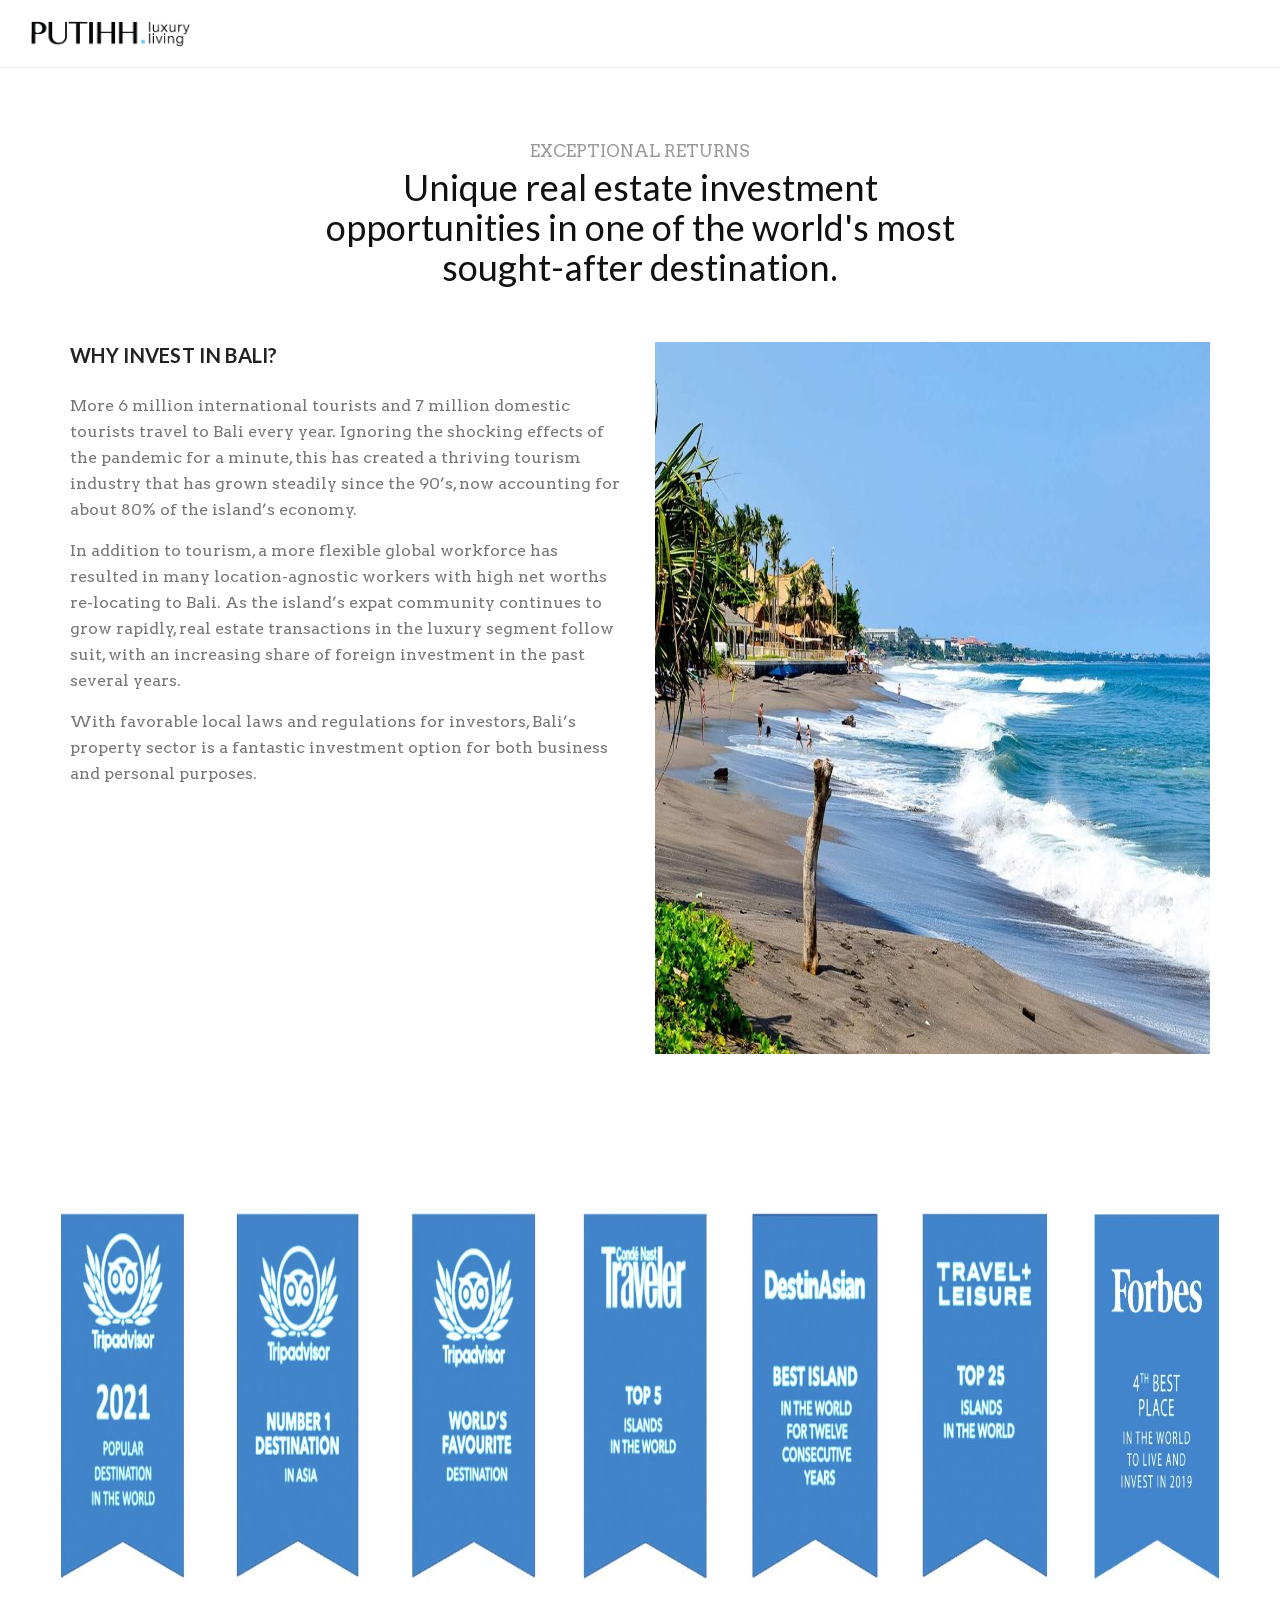
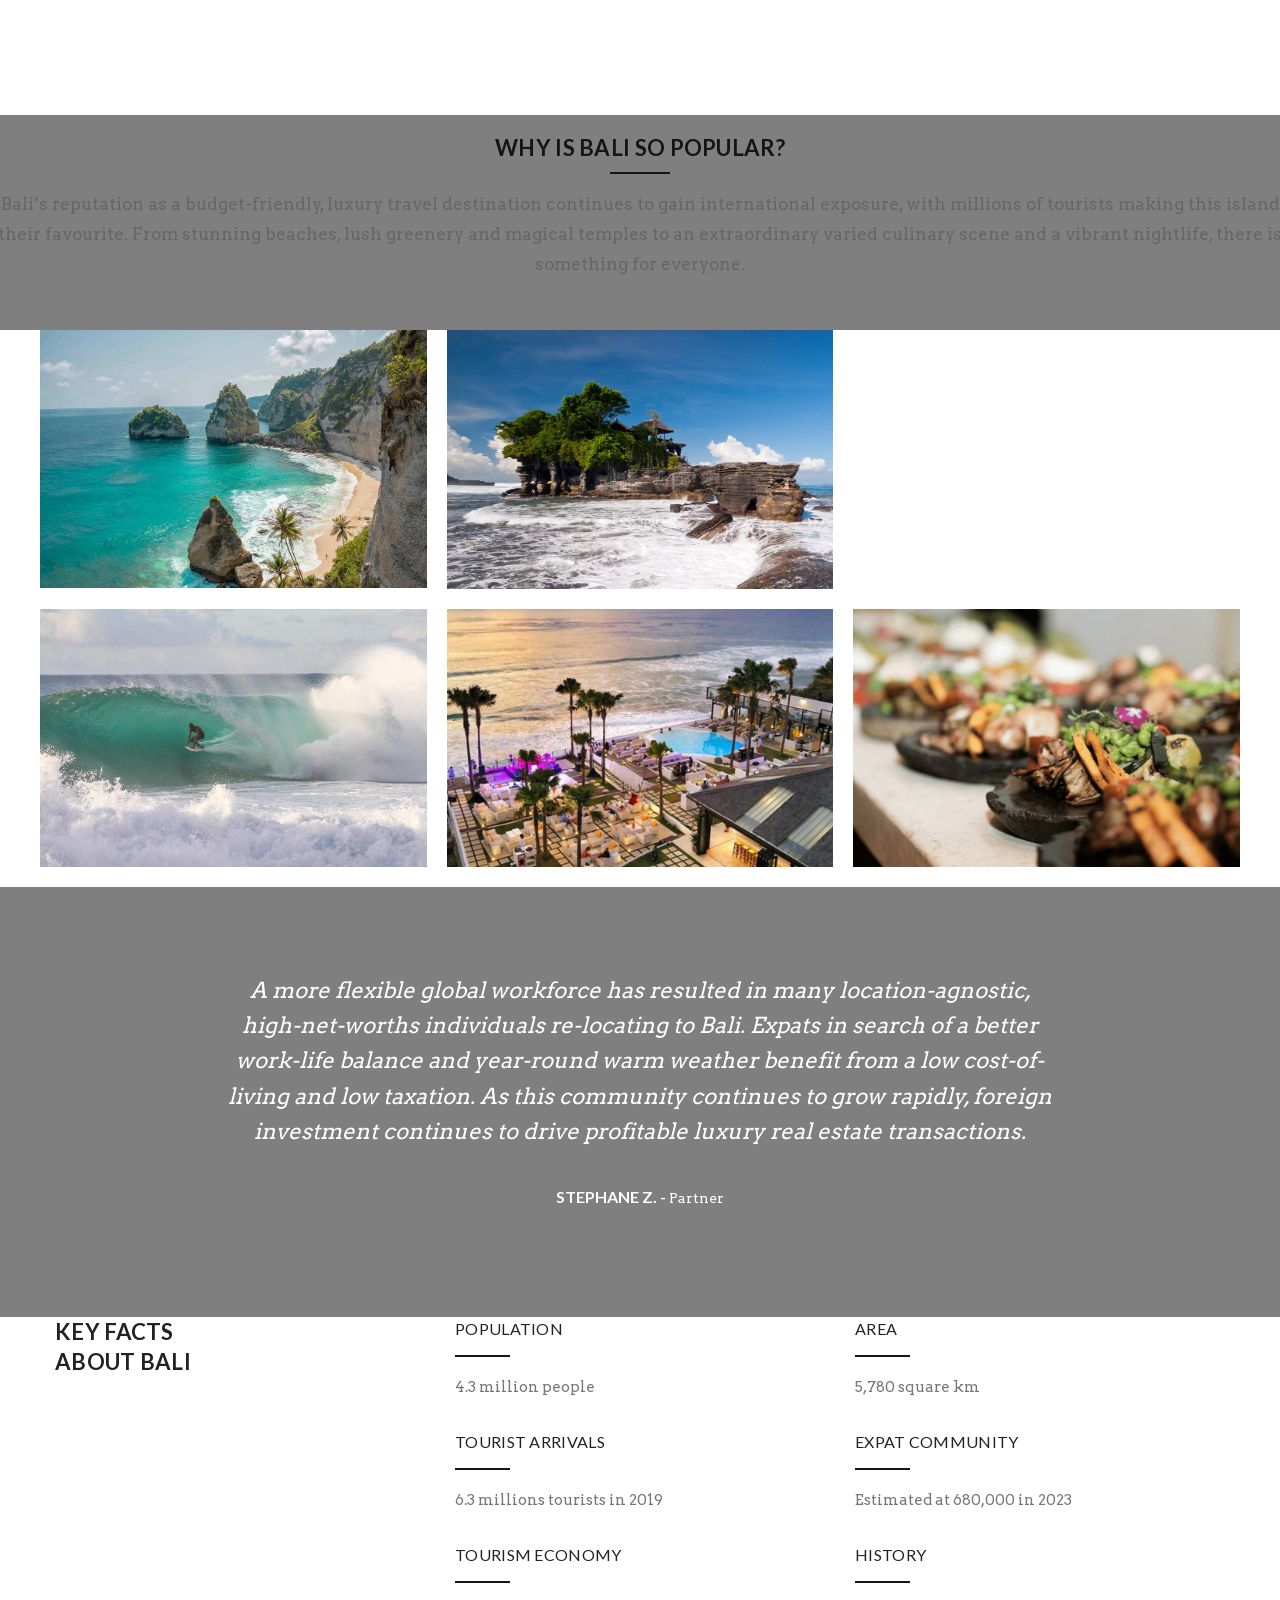
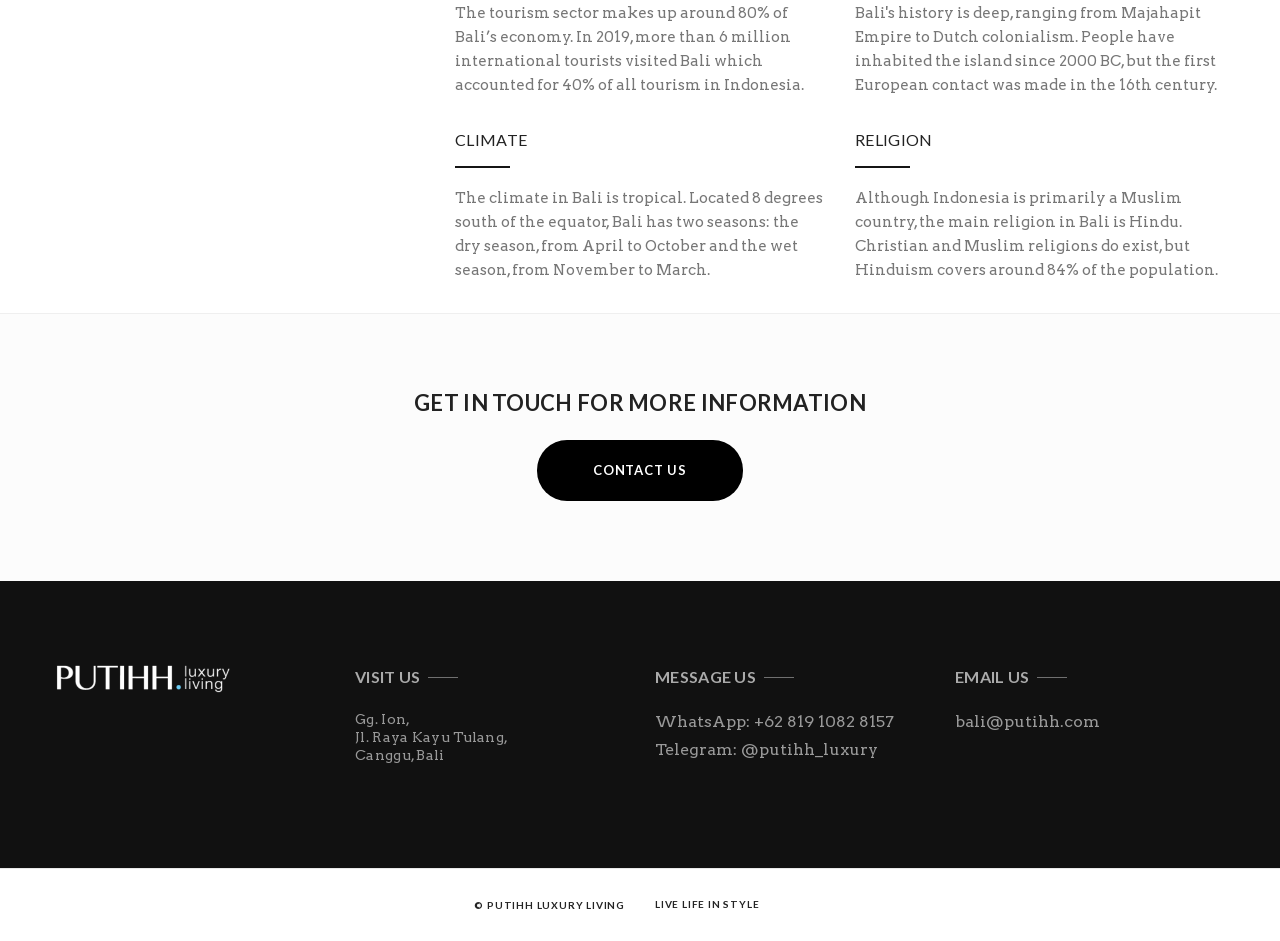
==== commit 3c71c704: "Remove en/em dashes from titles, meta, and copy" ====
--- a/invest/index.html
+++ b/invest/index.html
@@ -3,10 +3,10 @@
 <head>
   <meta charset="UTF-8">
   <meta name="viewport" content="width=device-width, initial-scale=1, maximum-scale=1">
-  <title>Invest in Bali – Putihh Luxury Living</title>
+  <title>Invest in Bali · Putihh Luxury Living</title>
   <meta name="description" content="Unique real estate investment opportunities in one of the world's most sought-after destinations.">
   <link rel="canonical" href="https://putihh.com/invest/">
-  <meta property="og:title" content="Invest in Bali – Putihh Luxury Living">
+  <meta property="og:title" content="Invest in Bali · Putihh Luxury Living">
   <meta property="og:description" content="Unique real estate investment opportunities in one of the world's most sought-after destinations.">
   <meta property="og:url" content="https://putihh.com/invest/">
   <meta property="og:type" content="website">
